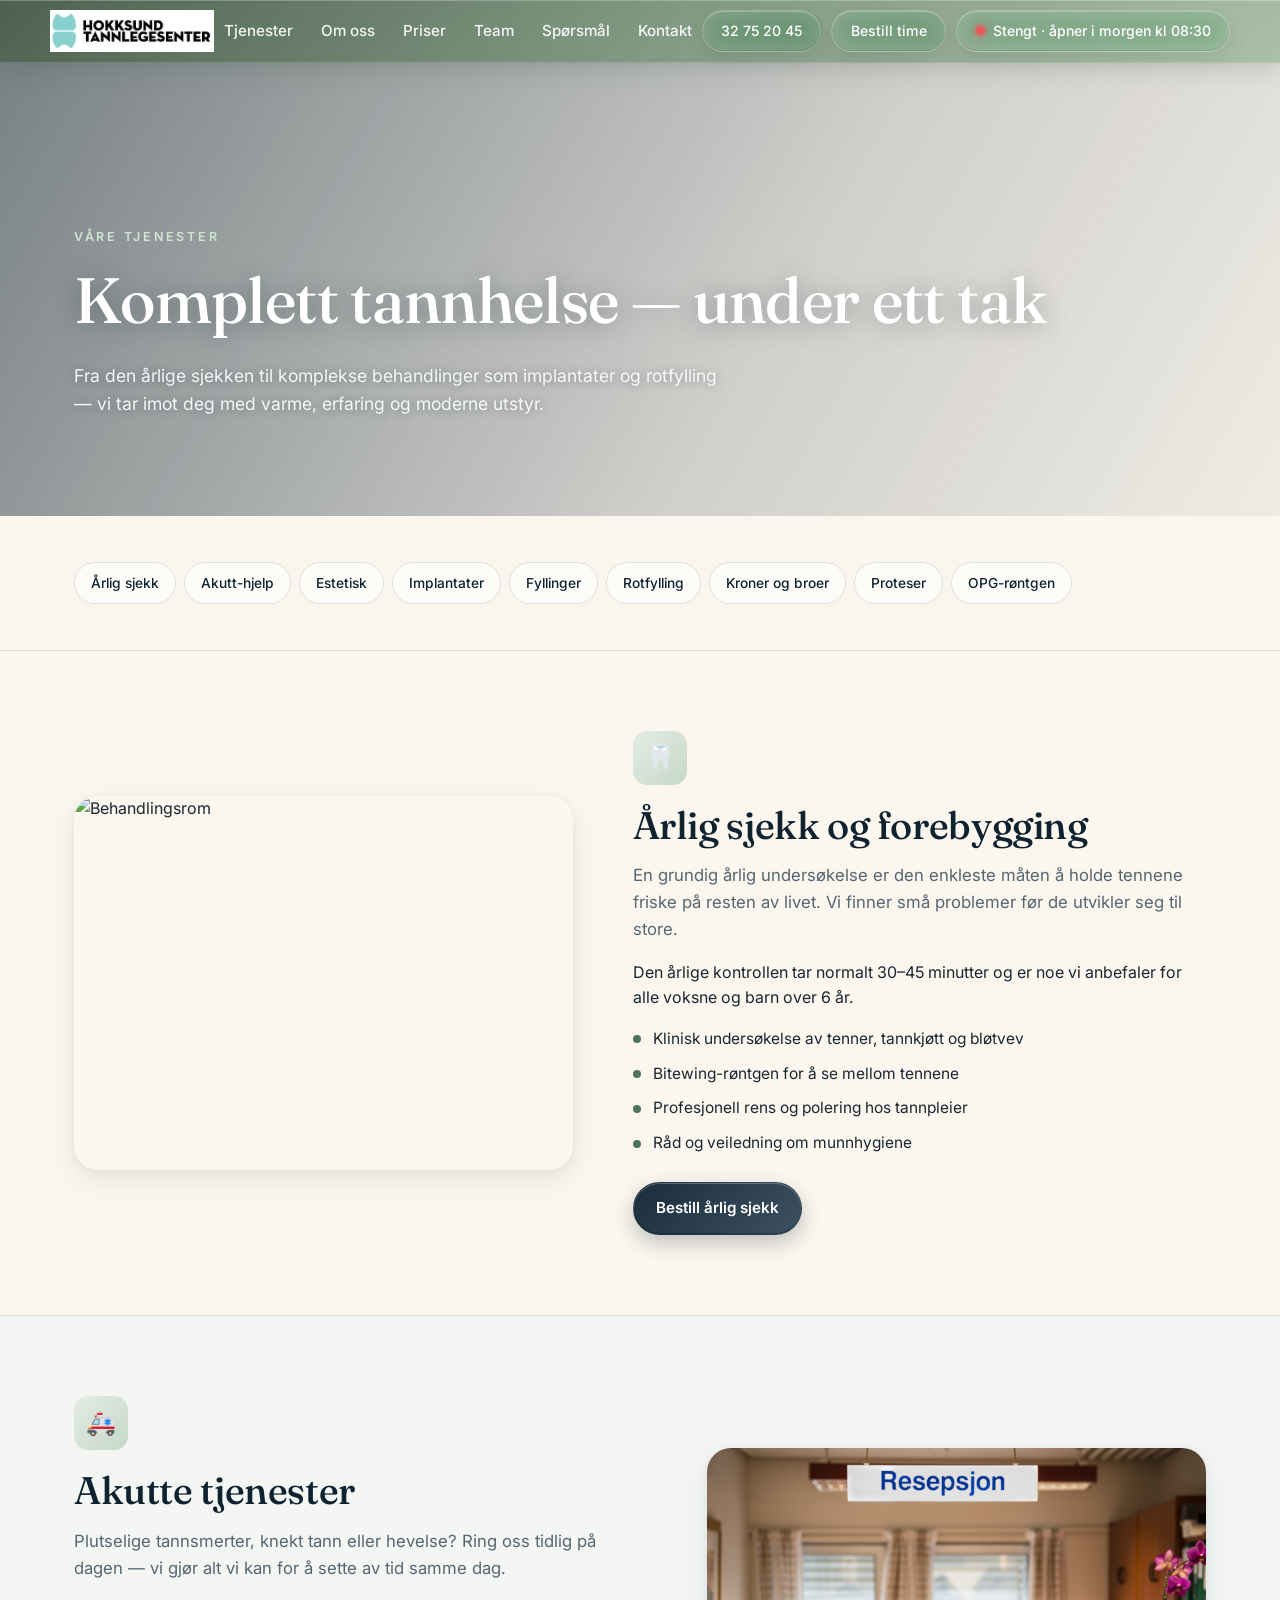
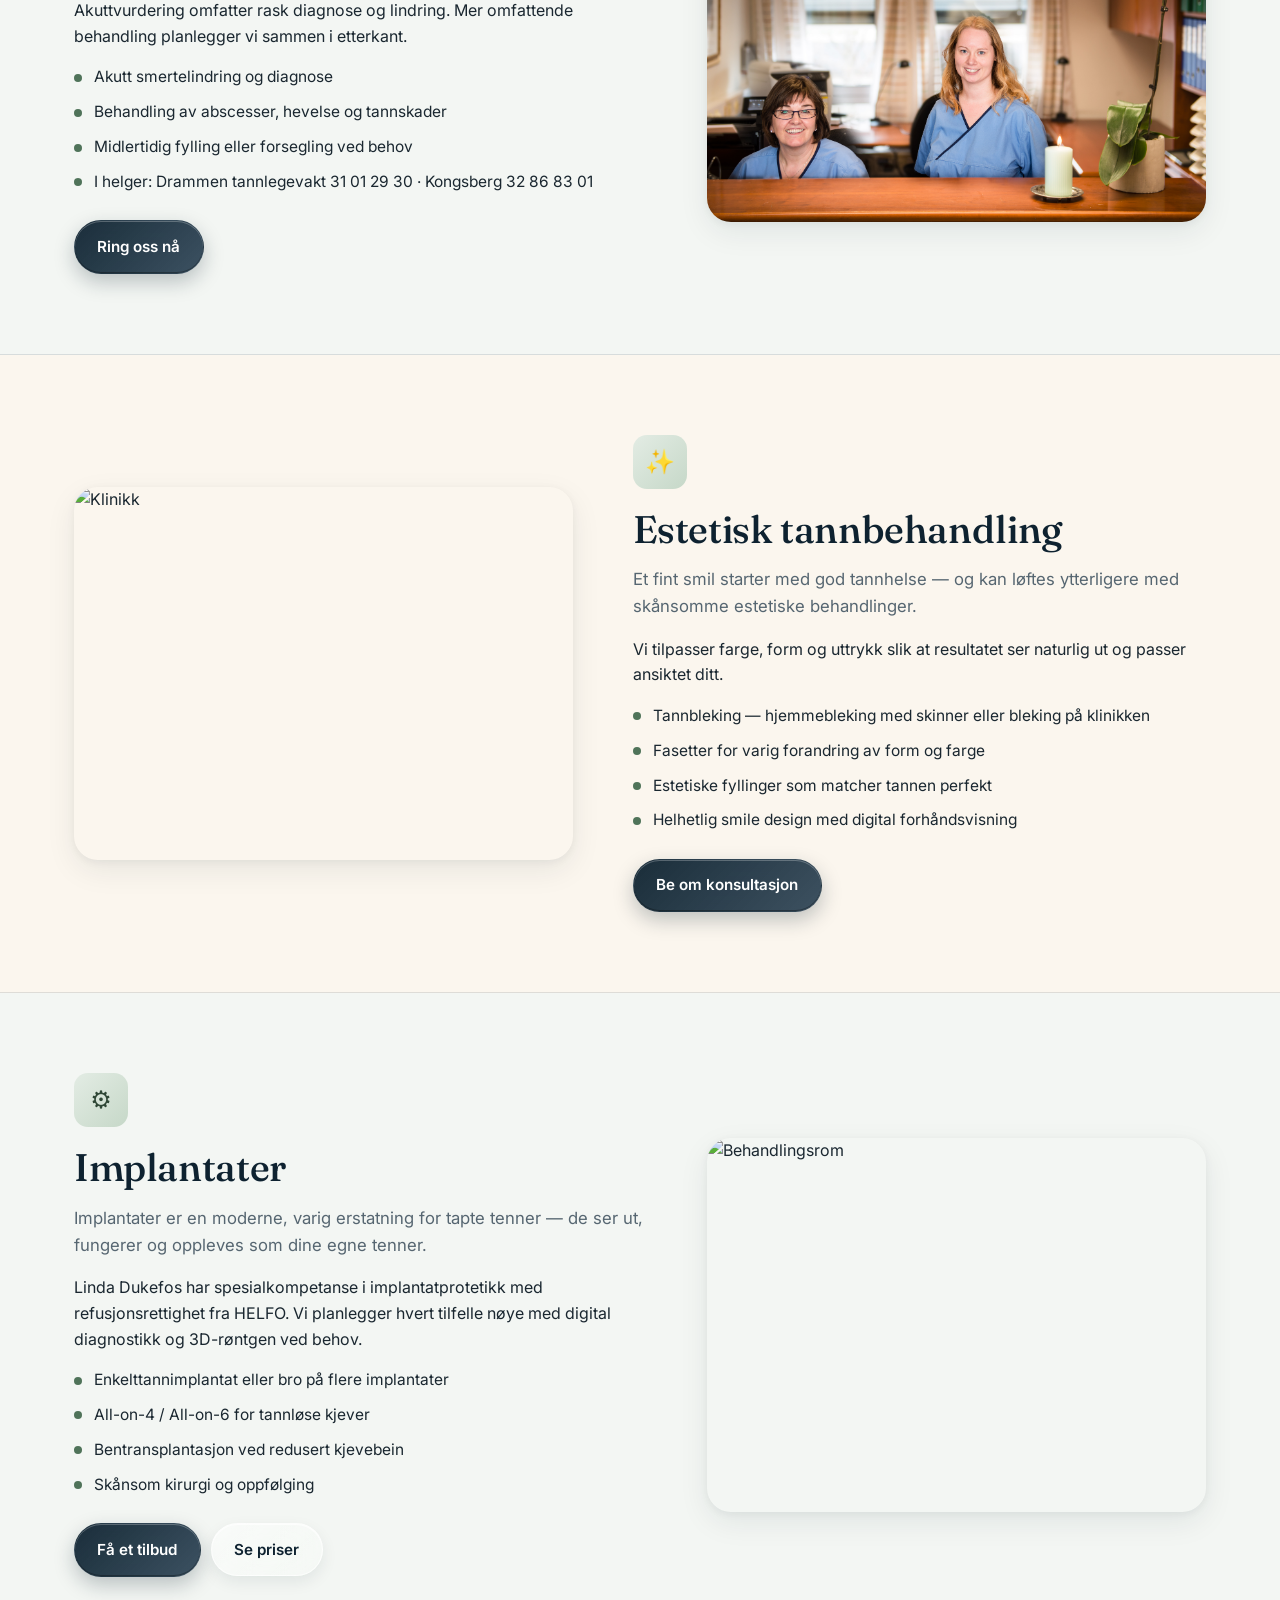
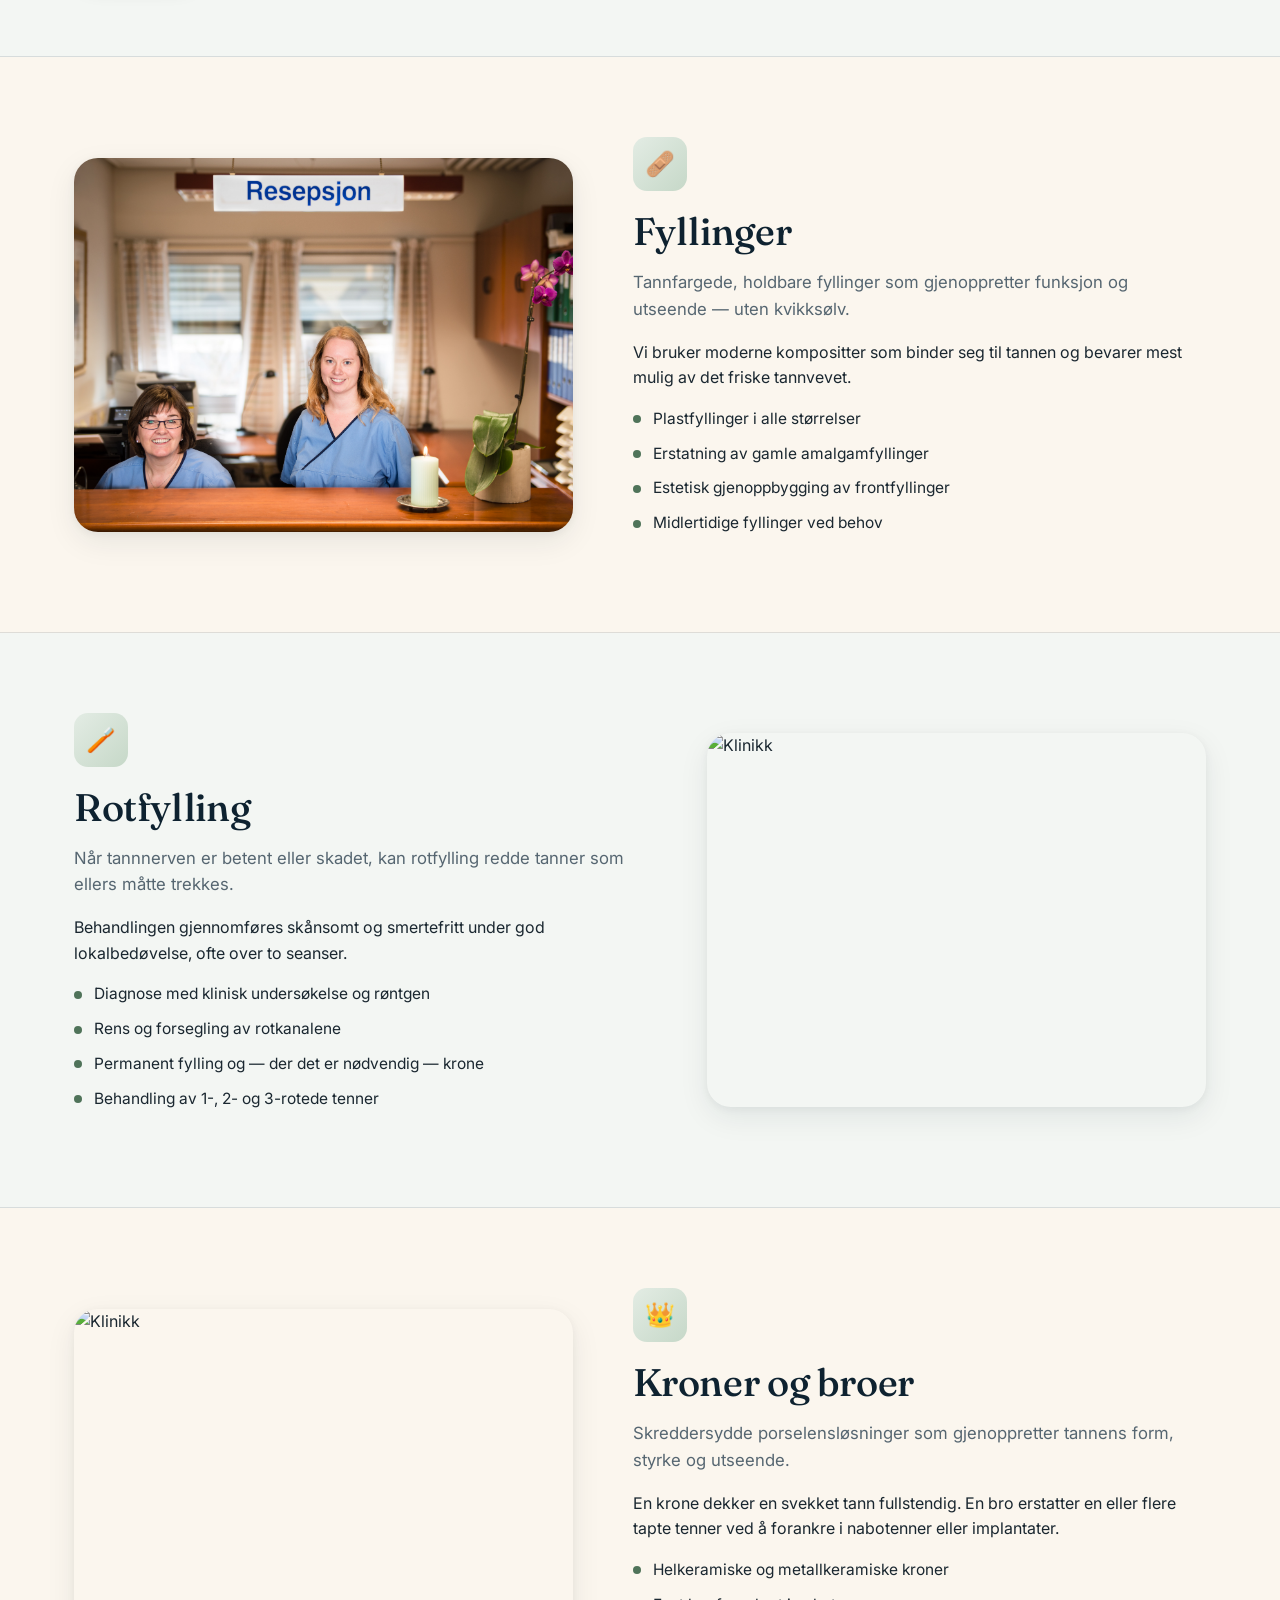
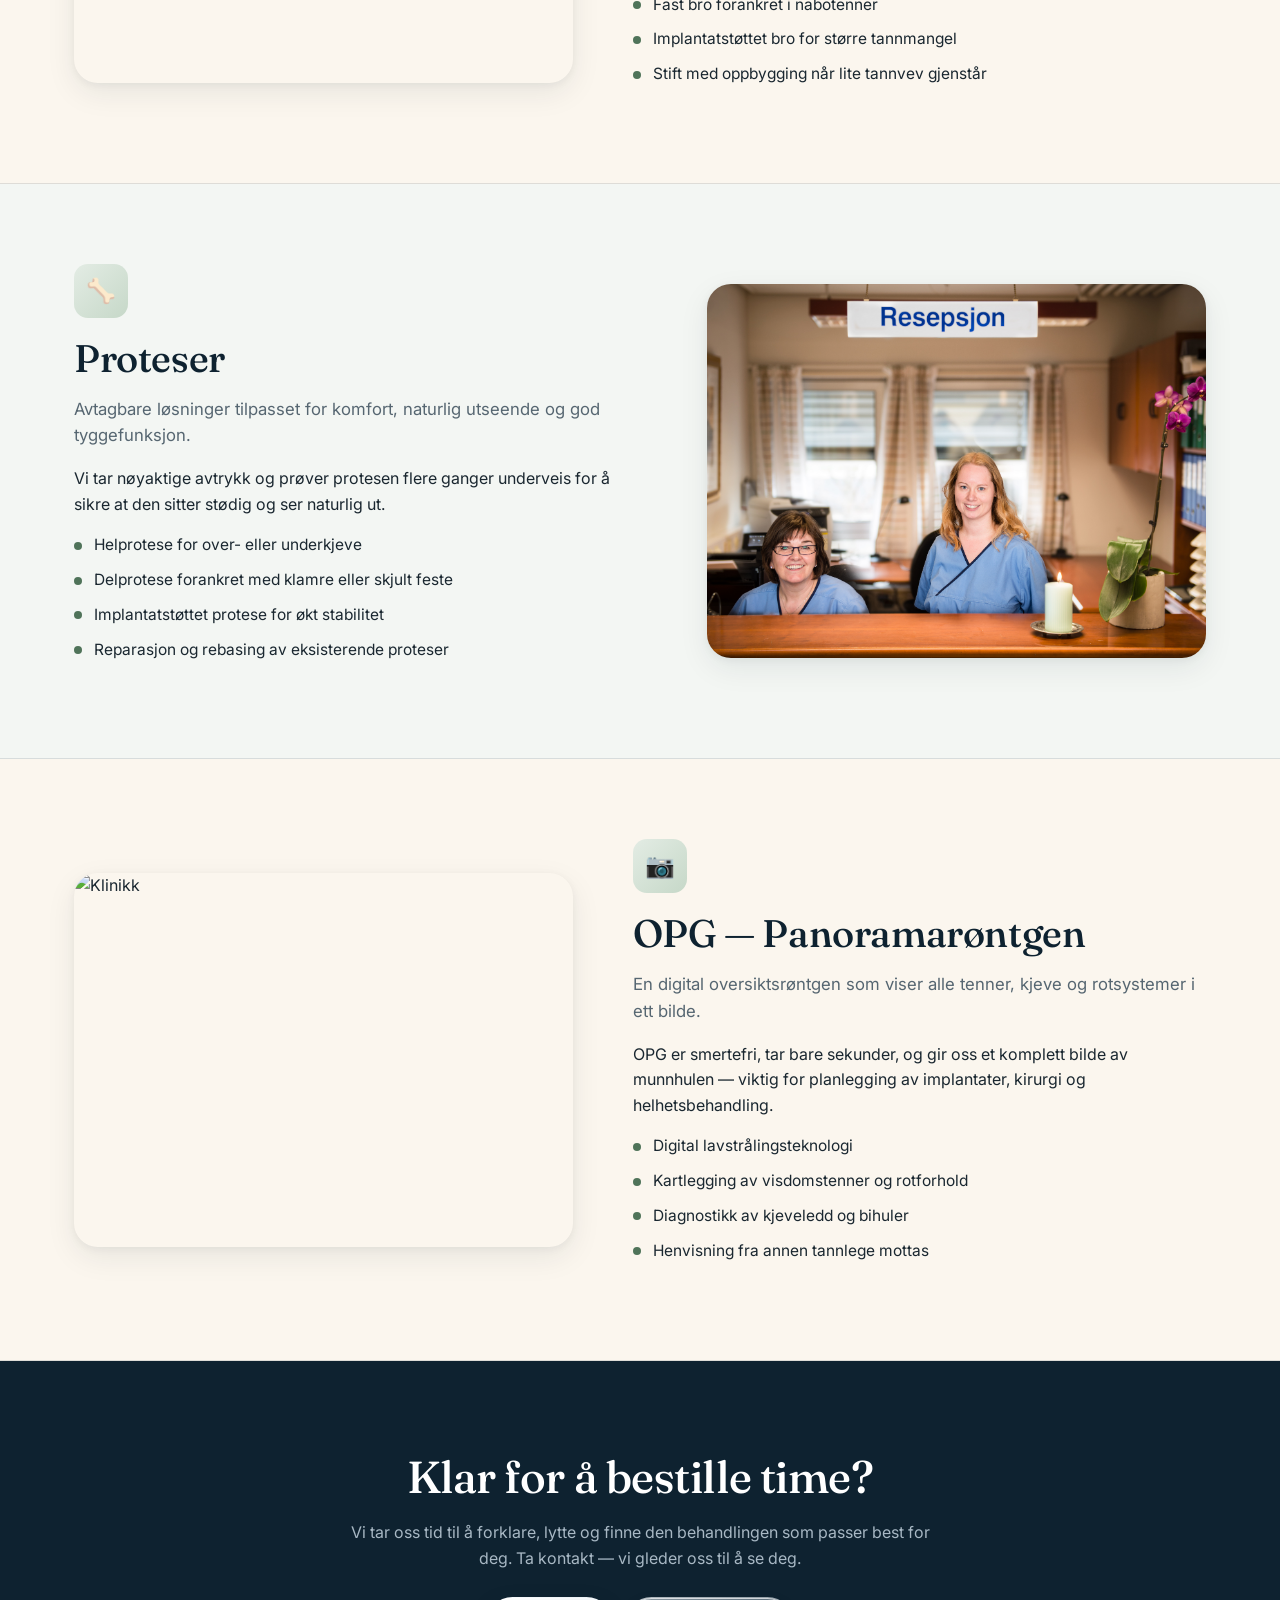
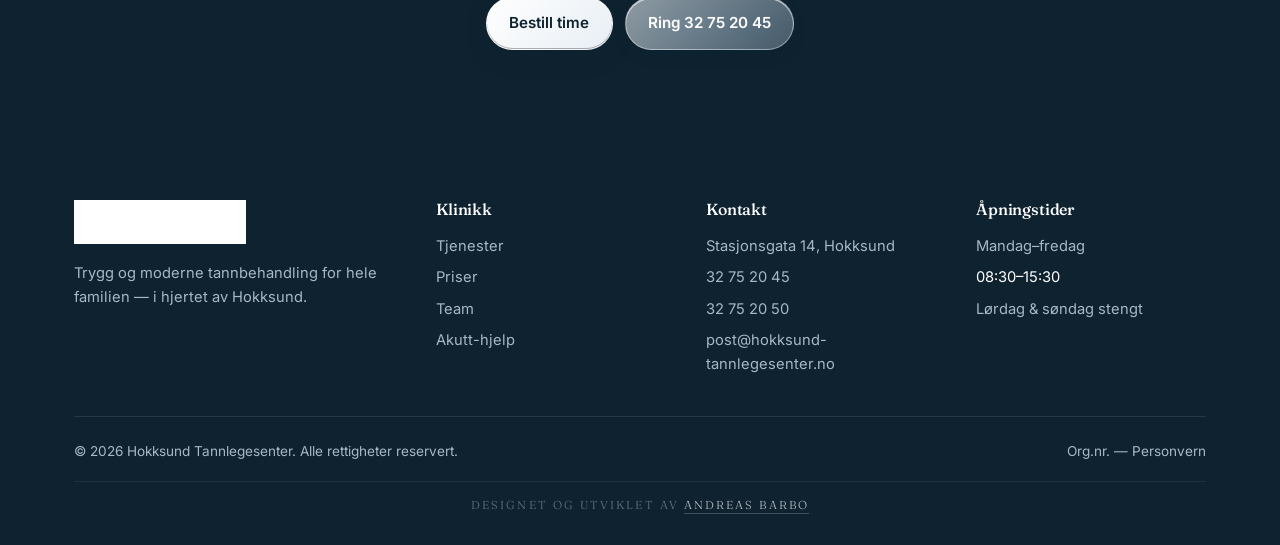
==== tjenester.html @ b1c13784 "feat(tjenester): legg til egen tjeneste-side style(header): full bredde fra ende til ende style(seks" ====
<!doctype html>
<html lang="nb">
<head>
<meta charset="utf-8" />
<meta name="viewport" content="width=device-width,initial-scale=1" />
<title>Tjenester — Hokksund Tannlegesenter</title>
<meta name="description" content="Komplett oversikt over behandlingene vi tilbyr ved Hokksund Tannlegesenter — fra årlig sjekk til implantater, kroner, rotfylling og estetisk tannbehandling." />
<link rel="preconnect" href="https://fonts.googleapis.com">
<link rel="preconnect" href="https://fonts.gstatic.com" crossorigin>
<link href="https://fonts.googleapis.com/css2?family=Fraunces:ital,opsz,wght@0,9..144,400;0,9..144,500;0,9..144,600;0,9..144,700;1,9..144,400&family=Inter:wght@300;400;500;600;700&display=swap" rel="stylesheet">
<link rel="stylesheet" href="styles.css">
<style>
  /* Service detail layout */
  .svc-hero{
    position:relative;overflow:hidden;
    padding:160px 0 80px;
    background:
      linear-gradient(120deg,rgba(14,34,48,.55) 0%,rgba(14,34,48,.18) 60%,rgba(14,34,48,.05) 100%),
      url('bilder/banner_6713deb769e14543a061e02df0a4b78c.jpg') center/cover no-repeat;
    color:#fff;
  }
  .svc-hero h1{color:#fff;font-size:clamp(2.4rem,5vw,4rem);text-shadow:0 2px 24px rgba(14,34,48,.35)}
  .svc-hero p{color:rgba(255,255,255,.92);max-width:60ch;font-size:1.1rem;text-shadow:0 1px 8px rgba(14,34,48,.35)}
  .svc-hero .eyebrow{color:#cfe6d4}

  .svc-toc{
    background:var(--cream);
    padding:40px 0;
    border-bottom:1px solid var(--line);
    position:sticky;top:90px;z-index:10;
    -webkit-backdrop-filter:saturate(160%) blur(12px);
    backdrop-filter:saturate(160%) blur(12px);
    background:rgba(251,246,238,.85);
  }
  .svc-toc-list{display:flex;gap:8px;overflow-x:auto;scrollbar-width:none;padding:6px 0}
  .svc-toc-list::-webkit-scrollbar{display:none}
  .svc-toc-list a{
    flex-shrink:0;
    padding:.55rem 1rem;border-radius:999px;
    font-size:.86rem;font-weight:500;color:var(--navy);
    background:rgba(255,255,255,.6);
    border:1px solid var(--line);
    transition:background .2s,color .2s;
  }
  .svc-toc-list a:hover{background:var(--sage-600);color:#fff;text-decoration:none;border-color:var(--sage-600)}

  .svc-block{
    padding:80px 0;
    border-bottom:1px solid var(--line);
  }
  .svc-block:nth-child(odd){background:var(--cream)}
  .svc-block:nth-child(even){background:var(--sage-50)}
  .svc-block:last-child{border-bottom:0}
  .svc-grid{
    display:grid;grid-template-columns:1fr 1.15fr;gap:60px;align-items:center;
  }
  .svc-block:nth-child(even) .svc-grid{grid-template-columns:1.15fr 1fr}
  .svc-block:nth-child(even) .svc-img{order:2}
  .svc-img{
    border-radius:24px;overflow:hidden;
    box-shadow:var(--shadow);
    aspect-ratio:4/3;
  }
  .svc-img img{width:100%;height:100%;object-fit:cover;display:block}
  .svc-text .ico{
    display:inline-grid;place-items:center;
    width:54px;height:54px;border-radius:14px;
    background:linear-gradient(135deg,var(--sage-100),var(--sage-200));
    color:var(--sage-800);font-size:1.5rem;
    margin-bottom:18px;
  }
  .svc-text h2{font-size:clamp(1.8rem,3vw,2.4rem);margin-bottom:.4em}
  .svc-text .lead{font-size:1.05rem;color:var(--muted);margin-bottom:1em}
  .svc-text ul{list-style:none;padding:0;margin:1em 0;display:grid;gap:10px}
  .svc-text li{display:flex;gap:12px;align-items:flex-start;color:var(--text);font-size:.97rem}
  .svc-text li::before{
    content:"";flex-shrink:0;
    width:8px;height:8px;border-radius:50%;
    background:var(--sage-600);margin-top:.55em;
  }
  .svc-cta{margin-top:1.6em;display:flex;gap:10px;flex-wrap:wrap}

  .svc-final{
    background:var(--navy);color:#dbe4ec;
    padding:90px 0;text-align:center;
  }
  .svc-final h2{color:#fff}
  .svc-final p{color:#a8b8c4;max-width:60ch;margin:0 auto 1.6em}
  .svc-final .btn-primary{background:linear-gradient(135deg,#fff,#e7eef4);color:var(--navy)}
  .svc-final .btn-primary:hover{background:#fff;color:var(--navy)}

  @media(max-width:900px){
    .svc-grid,.svc-block:nth-child(even) .svc-grid{grid-template-columns:1fr;gap:32px}
    .svc-block:nth-child(even) .svc-img{order:0}
    .svc-toc{top:78px}
  }
</style>
</head>
<body>

<header class="site">
  <div class="wrap nav">
    <a href="index.html" class="brand" aria-label="Hokksund Tannlegesenter">
      <img src="bilder/Logo-071015_redigert.avif" alt="Hokksund Tannlegesenter" class="brand-logo" />
    </a>
    <nav class="menu" id="menu">
      <a href="tjenester.html" class="active">Tjenester</a>
      <a href="index.html#om">Om oss</a>
      <a href="index.html#priser">Priser</a>
      <a href="index.html#team">Team</a>
      <a href="index.html#faq">Spørsmål</a>
      <a href="index.html#kontakt">Kontakt</a>
    </nav>
    <div class="nav-cta">
      <a href="tel:+4732752045" class="btn btn-ghost">32 75 20 45</a>
      <a href="index.html#bestill" class="btn btn-primary">Bestill time</a>
      <span class="status-pill" id="open-status" aria-live="polite"><span class="dot"></span><span class="label">Sjekker…</span></span>
      <button class="menu-toggle" aria-label="Meny" onclick="document.getElementById('menu').classList.toggle('open')">≡</button>
    </div>
  </div>
</header>

<main>

<!-- HERO -->
<section class="svc-hero">
  <div class="wrap">
    <span class="eyebrow">Våre tjenester</span>
    <h1>Komplett tannhelse — under ett tak</h1>
    <p>Fra den årlige sjekken til komplekse behandlinger som implantater og rotfylling — vi tar imot deg med varme, erfaring og moderne utstyr.</p>
  </div>
</section>

<!-- TOC -->
<nav class="svc-toc" aria-label="Hopp til tjeneste">
  <div class="wrap">
    <div class="svc-toc-list">
      <a href="#sjekk">Årlig sjekk</a>
      <a href="#akutt">Akutt-hjelp</a>
      <a href="#estetisk">Estetisk</a>
      <a href="#implantater">Implantater</a>
      <a href="#fyllinger">Fyllinger</a>
      <a href="#rotfylling">Rotfylling</a>
      <a href="#kroner">Kroner og broer</a>
      <a href="#proteser">Proteser</a>
      <a href="#opg">OPG-røntgen</a>
    </div>
  </div>
</nav>

<!-- SJEKK -->
<section class="svc-block" id="sjekk">
  <div class="wrap svc-grid">
    <div class="svc-img"><img src="bilder/_TAB3661-Edit.jpg" alt="Behandlingsrom" loading="lazy" /></div>
    <div class="svc-text">
      <div class="ico">🦷</div>
      <h2>Årlig sjekk og forebygging</h2>
      <p class="lead">En grundig årlig undersøkelse er den enkleste måten å holde tennene friske på resten av livet. Vi finner små problemer før de utvikler seg til store.</p>
      <p>Den årlige kontrollen tar normalt 30–45 minutter og er noe vi anbefaler for alle voksne og barn over 6 år.</p>
      <ul>
        <li>Klinisk undersøkelse av tenner, tannkjøtt og bløtvev</li>
        <li>Bitewing-røntgen for å se mellom tennene</li>
        <li>Profesjonell rens og polering hos tannpleier</li>
        <li>Råd og veiledning om munnhygiene</li>
      </ul>
      <div class="svc-cta">
        <a href="index.html#bestill" class="btn btn-primary">Bestill årlig sjekk</a>
      </div>
    </div>
  </div>
</section>

<!-- AKUTT -->
<section class="svc-block" id="akutt">
  <div class="wrap svc-grid">
    <div class="svc-img"><img src="bilder/_TAB3708-Edit.jpg" alt="Venteområde" loading="lazy" /></div>
    <div class="svc-text">
      <div class="ico">🚑</div>
      <h2>Akutte tjenester</h2>
      <p class="lead">Plutselige tannsmerter, knekt tann eller hevelse? Ring oss tidlig på dagen — vi gjør alt vi kan for å sette av tid samme dag.</p>
      <p>Akuttvurdering omfatter rask diagnose og lindring. Mer omfattende behandling planlegger vi sammen i etterkant.</p>
      <ul>
        <li>Akutt smertelindring og diagnose</li>
        <li>Behandling av abscesser, hevelse og tannskader</li>
        <li>Midlertidig fylling eller forsegling ved behov</li>
        <li>I helger: Drammen tannlegevakt 31 01 29 30 · Kongsberg 32 86 83 01</li>
      </ul>
      <div class="svc-cta">
        <a href="tel:+4732752045" class="btn btn-primary">Ring oss nå</a>
      </div>
    </div>
  </div>
</section>

<!-- ESTETISK -->
<section class="svc-block" id="estetisk">
  <div class="wrap svc-grid">
    <div class="svc-img"><img src="bilder/banner_da9343d978b34caf89ab7053d67ffefe.jpg" alt="Klinikk" loading="lazy" /></div>
    <div class="svc-text">
      <div class="ico">✨</div>
      <h2>Estetisk tannbehandling</h2>
      <p class="lead">Et fint smil starter med god tannhelse — og kan løftes ytterligere med skånsomme estetiske behandlinger.</p>
      <p>Vi tilpasser farge, form og uttrykk slik at resultatet ser naturlig ut og passer ansiktet ditt.</p>
      <ul>
        <li>Tannbleking — hjemmebleking med skinner eller bleking på klinikken</li>
        <li>Fasetter for varig forandring av form og farge</li>
        <li>Estetiske fyllinger som matcher tannen perfekt</li>
        <li>Helhetlig smile design med digital forhåndsvisning</li>
      </ul>
      <div class="svc-cta">
        <a href="index.html#bestill" class="btn btn-primary">Be om konsultasjon</a>
      </div>
    </div>
  </div>
</section>

<!-- IMPLANTATER -->
<section class="svc-block" id="implantater">
  <div class="wrap svc-grid">
    <div class="svc-img"><img src="bilder/_TAB3661-Edit.jpg" alt="Behandlingsrom" loading="lazy" /></div>
    <div class="svc-text">
      <div class="ico">⚙️</div>
      <h2>Implantater</h2>
      <p class="lead">Implantater er en moderne, varig erstatning for tapte tenner — de ser ut, fungerer og oppleves som dine egne tenner.</p>
      <p>Linda Dukefos har spesialkompetanse i implantatprotetikk med refusjonsrettighet fra HELFO. Vi planlegger hvert tilfelle nøye med digital diagnostikk og 3D-røntgen ved behov.</p>
      <ul>
        <li>Enkelttannimplantat eller bro på flere implantater</li>
        <li>All-on-4 / All-on-6 for tannløse kjever</li>
        <li>Bentransplantasjon ved redusert kjevebein</li>
        <li>Skånsom kirurgi og oppfølging</li>
      </ul>
      <div class="svc-cta">
        <a href="index.html#bestill" class="btn btn-primary">Få et tilbud</a>
        <a href="index.html#priser" class="btn btn-ghost">Se priser</a>
      </div>
    </div>
  </div>
</section>

<!-- FYLLINGER -->
<section class="svc-block" id="fyllinger">
  <div class="wrap svc-grid">
    <div class="svc-img"><img src="bilder/_TAB3708-Edit.jpg" alt="Behandlingsrom" loading="lazy" /></div>
    <div class="svc-text">
      <div class="ico">🩹</div>
      <h2>Fyllinger</h2>
      <p class="lead">Tannfargede, holdbare fyllinger som gjenoppretter funksjon og utseende — uten kvikksølv.</p>
      <p>Vi bruker moderne kompositter som binder seg til tannen og bevarer mest mulig av det friske tannvevet.</p>
      <ul>
        <li>Plastfyllinger i alle størrelser</li>
        <li>Erstatning av gamle amalgamfyllinger</li>
        <li>Estetisk gjenoppbygging av frontfyllinger</li>
        <li>Midlertidige fyllinger ved behov</li>
      </ul>
    </div>
  </div>
</section>

<!-- ROTFYLLING -->
<section class="svc-block" id="rotfylling">
  <div class="wrap svc-grid">
    <div class="svc-img"><img src="bilder/banner_9b8ca8a51ea842fab5888bdf09978437.jpg" alt="Klinikk" loading="lazy" /></div>
    <div class="svc-text">
      <div class="ico">🪥</div>
      <h2>Rotfylling</h2>
      <p class="lead">Når tannnerven er betent eller skadet, kan rotfylling redde tanner som ellers måtte trekkes.</p>
      <p>Behandlingen gjennomføres skånsomt og smertefritt under god lokalbedøvelse, ofte over to seanser.</p>
      <ul>
        <li>Diagnose med klinisk undersøkelse og røntgen</li>
        <li>Rens og forsegling av rotkanalene</li>
        <li>Permanent fylling og — der det er nødvendig — krone</li>
        <li>Behandling av 1-, 2- og 3-rotede tenner</li>
      </ul>
    </div>
  </div>
</section>

<!-- KRONER -->
<section class="svc-block" id="kroner">
  <div class="wrap svc-grid">
    <div class="svc-img"><img src="bilder/_TAB3661-Edit.jpg" alt="Klinikk" loading="lazy" /></div>
    <div class="svc-text">
      <div class="ico">👑</div>
      <h2>Kroner og broer</h2>
      <p class="lead">Skreddersydde porselensløsninger som gjenoppretter tannens form, styrke og utseende.</p>
      <p>En krone dekker en svekket tann fullstendig. En bro erstatter en eller flere tapte tenner ved å forankre i nabotenner eller implantater.</p>
      <ul>
        <li>Helkeramiske og metallkeramiske kroner</li>
        <li>Fast bro forankret i nabotenner</li>
        <li>Implantatstøttet bro for større tannmangel</li>
        <li>Stift med oppbygging når lite tannvev gjenstår</li>
      </ul>
    </div>
  </div>
</section>

<!-- PROTESER -->
<section class="svc-block" id="proteser">
  <div class="wrap svc-grid">
    <div class="svc-img"><img src="bilder/_TAB3708-Edit.jpg" alt="Klinikk" loading="lazy" /></div>
    <div class="svc-text">
      <div class="ico">🦴</div>
      <h2>Proteser</h2>
      <p class="lead">Avtagbare løsninger tilpasset for komfort, naturlig utseende og god tyggefunksjon.</p>
      <p>Vi tar nøyaktige avtrykk og prøver protesen flere ganger underveis for å sikre at den sitter stødig og ser naturlig ut.</p>
      <ul>
        <li>Helprotese for over- eller underkjeve</li>
        <li>Delprotese forankret med klamre eller skjult feste</li>
        <li>Implantatstøttet protese for økt stabilitet</li>
        <li>Reparasjon og rebasing av eksisterende proteser</li>
      </ul>
    </div>
  </div>
</section>

<!-- OPG -->
<section class="svc-block" id="opg">
  <div class="wrap svc-grid">
    <div class="svc-img"><img src="bilder/banner_da9343d978b34caf89ab7053d67ffefe.jpg" alt="Klinikk" loading="lazy" /></div>
    <div class="svc-text">
      <div class="ico">📷</div>
      <h2>OPG — Panoramarøntgen</h2>
      <p class="lead">En digital oversiktsrøntgen som viser alle tenner, kjeve og rotsystemer i ett bilde.</p>
      <p>OPG er smertefri, tar bare sekunder, og gir oss et komplett bilde av munnhulen — viktig for planlegging av implantater, kirurgi og helhetsbehandling.</p>
      <ul>
        <li>Digital lavstrålingsteknologi</li>
        <li>Kartlegging av visdomstenner og rotforhold</li>
        <li>Diagnostikk av kjeveledd og bihuler</li>
        <li>Henvisning fra annen tannlege mottas</li>
      </ul>
    </div>
  </div>
</section>

<!-- CTA -->
<section class="svc-final">
  <div class="wrap">
    <h2>Klar for å bestille time?</h2>
    <p>Vi tar oss tid til å forklare, lytte og finne den behandlingen som passer best for deg. Ta kontakt — vi gleder oss til å se deg.</p>
    <div style="display:flex;gap:12px;justify-content:center;flex-wrap:wrap">
      <a href="index.html#bestill" class="btn btn-primary">Bestill time</a>
      <a href="tel:+4732752045" class="btn btn-ghost" style="color:#fff;border-color:rgba(255,255,255,.4)">Ring 32 75 20 45</a>
    </div>
  </div>
</section>

</main>

<footer>
  <div class="wrap">
    <div class="footer-grid">
      <div>
        <div class="brand" style="color:#fff">
          <img src="bilder/Logo-071015_redigert.avif" alt="Hokksund Tannlegesenter" style="height:44px;width:auto;filter:brightness(0) invert(1)" />
        </div>
        <p style="margin-top:18px;max-width:36ch">Trygg og moderne tannbehandling for hele familien — i hjertet av Hokksund.</p>
      </div>
      <div>
        <h4>Klinikk</h4>
        <ul>
          <li><a href="tjenester.html">Tjenester</a></li>
          <li><a href="index.html#priser">Priser</a></li>
          <li><a href="index.html#team">Team</a></li>
          <li><a href="index.html#akutt">Akutt-hjelp</a></li>
        </ul>
      </div>
      <div>
        <h4>Kontakt</h4>
        <ul>
          <li>Stasjonsgata 14, Hokksund</li>
          <li><a href="tel:+4732752045">32 75 20 45</a></li>
          <li><a href="tel:+4732752050">32 75 20 50</a></li>
          <li><a href="mailto:post@hokksund-tannlegesenter.no">post@hokksund-tannlegesenter.no</a></li>
        </ul>
      </div>
      <div>
        <h4>Åpningstider</h4>
        <ul>
          <li>Mandag–fredag</li>
          <li style="color:#fff">08:30–15:30</li>
          <li>Lørdag &amp; søndag stengt</li>
        </ul>
      </div>
    </div>
    <div class="footer-bottom">
      <span>© <span id="yr"></span> Hokksund Tannlegesenter. Alle rettigheter reservert.</span>
      <span>Org.nr. — Personvern</span>
    </div>
    <div class="watermark">
      <span>Designet og utviklet av <a href="#" rel="noopener">Andreas Barbo</a></span>
    </div>
  </div>
</footer>

<script>
  document.getElementById('yr').textContent = new Date().getFullYear();
  document.querySelectorAll('#menu a').forEach(a=>a.addEventListener('click',()=>document.getElementById('menu').classList.remove('open')));
  // Open status pill
  (function(){
    const el = document.getElementById('open-status');
    if(!el) return;
    const label = el.querySelector('.label');
    const days = ['søndag','mandag','tirsdag','onsdag','torsdag','fredag','lørdag'];
    const OPEN_H = 8, OPEN_M = 30, CLOSE_H = 15, CLOSE_M = 30;
    const fmt = (h,m) => String(h).padStart(2,'0')+':'+String(m).padStart(2,'0');
    function compute(){
      const now = new Date();
      const d = now.getDay();
      const mins = now.getHours()*60 + now.getMinutes();
      const openMins = OPEN_H*60+OPEN_M, closeMins = CLOSE_H*60+CLOSE_M;
      const isWeekday = d>=1 && d<=5;
      if(isWeekday && mins>=openMins && mins<closeMins){
        el.classList.remove('closed');
        label.textContent = 'Åpent nå · stenger '+fmt(CLOSE_H,CLOSE_M);
        return;
      }
      el.classList.add('closed');
      let addDays = 0;
      if(isWeekday && mins<openMins){ addDays = 0; }
      else { addDays = 1; let nd = (d+1)%7; while(nd===0 || nd===6){ addDays++; nd = (nd+1)%7; } }
      const next = new Date(now); next.setDate(now.getDate()+addDays);
      const dayName = addDays===0 ? 'i dag' : (addDays===1 ? 'i morgen' : days[next.getDay()]);
      label.textContent = 'Stengt · åpner '+dayName+' kl '+fmt(OPEN_H,OPEN_M);
    }
    compute();
    setInterval(compute, 60000);
  })();
</script>
</body>
</html>
---- styles.css ----
:root{
    --sage-50:#f3f6f3;
    --sage-100:#e3ece4;
    --sage-200:#c6d8c8;
    --sage-400:#7ea185;
    --sage-600:#4f7359;
    --sage-800:#2f4736;
    --cream:#fbf6ee;
    --cream-2:#f4ecdd;
    --navy:#0e2230;
    --navy-2:#1b3447;
    --gold:#c89a52;
    --rust:#b8654a;
    --text:#1a2730;
    --muted:#566671;
    --line:rgba(14,34,48,.12);
    --shadow:0 10px 30px rgba(14,34,48,.08), 0 2px 8px rgba(14,34,48,.05);
    --radius:20px;

    /* Liquid glass tokens */
    --glass-bg:linear-gradient(135deg, rgba(255,255,255,.55) 0%, rgba(255,255,255,.28) 50%, rgba(255,255,255,.42) 100%);
    --glass-bg-dark:linear-gradient(135deg, rgba(255,255,255,.10) 0%, rgba(255,255,255,.04) 50%, rgba(255,255,255,.08) 100%);
    --glass-border:1px solid rgba(255,255,255,.55);
    --glass-border-dark:1px solid rgba(255,255,255,.14);
    --glass-shadow:
      0 1px 0 rgba(255,255,255,.7) inset,
      0 -1px 0 rgba(255,255,255,.18) inset,
      0 12px 32px rgba(14,34,48,.10),
      0 2px 8px rgba(14,34,48,.06);
    --glass-shadow-dark:
      0 1px 0 rgba(255,255,255,.18) inset,
      0 -1px 0 rgba(0,0,0,.25) inset,
      0 18px 50px rgba(0,0,0,.35);
    --glass-blur:saturate(180%) blur(22px);
  }
  .glass{
    background:var(--glass-bg);
    -webkit-backdrop-filter:var(--glass-blur);
    backdrop-filter:var(--glass-blur);
    border:var(--glass-border);
    box-shadow:var(--glass-shadow);
    border-radius:var(--radius);
  }
  .glass-dark{
    background:var(--glass-bg-dark);
    -webkit-backdrop-filter:var(--glass-blur);
    backdrop-filter:var(--glass-blur);
    border:var(--glass-border-dark);
    box-shadow:var(--glass-shadow-dark);
    border-radius:var(--radius);
  }
  /* Ambient color blobs that the glass refracts */
  .blobs{position:absolute;inset:0;overflow:hidden;pointer-events:none;z-index:0}
  .blobs::before,.blobs::after,.blobs span{
    content:"";position:absolute;border-radius:50%;filter:blur(80px);opacity:.55;
  }
  .blobs::before{width:520px;height:520px;background:#a8d0b1;top:-160px;left:-120px}
  .blobs::after{width:480px;height:480px;background:#f1d6a8;bottom:-180px;right:-120px}
  .blobs span{width:380px;height:380px;background:#c6d8c8;top:30%;right:20%}
  .blobs.dark::before{background:#3b6a8a;opacity:.55}
  .blobs.dark::after{background:#7ea185;opacity:.45}
  .blobs.dark span{background:#c89a52;opacity:.35}
  section > .wrap, section > .section-head{position:relative;z-index:1}
  section{overflow:hidden}
  *{box-sizing:border-box}
  html{scroll-behavior:smooth}
  body{
    margin:0;
    font-family:'Inter',system-ui,sans-serif;
    color:var(--text);
    background:var(--cream);
    line-height:1.6;
    -webkit-font-smoothing:antialiased;
  }
  h1,h2,h3,h4{
    font-family:'Fraunces',Georgia,serif;
    font-weight:500;
    letter-spacing:-0.01em;
    line-height:1.15;
    margin:0 0 .4em;
    color:var(--navy);
  }
  h1{font-size:clamp(2.2rem,5.4vw,4.2rem);font-weight:500}
  h2{font-size:clamp(1.8rem,3.6vw,2.8rem)}
  h3{font-size:1.25rem}
  p{margin:0 0 1em}
  a{color:var(--sage-600);text-decoration:none}
  a:hover{text-decoration:underline}
  .wrap{max-width:1180px;margin:0 auto;padding:0 24px}
  .eyebrow{
    display:inline-block;
    font-size:.78rem;letter-spacing:.22em;text-transform:uppercase;
    color:var(--sage-600);font-weight:600;margin-bottom:1rem;
  }
  .btn{
    display:inline-flex;align-items:center;gap:.5rem;
    padding:.85rem 1.4rem;border-radius:999px;
    font-weight:600;font-size:.95rem;
    transition:transform .15s ease, box-shadow .15s ease, background .2s;
    border:1px solid transparent;cursor:pointer;
  }
  .btn-primary{
    background:linear-gradient(135deg,rgba(14,34,48,.95),rgba(27,52,71,.85));
    color:#fff;
    box-shadow:0 1px 0 rgba(255,255,255,.25) inset, 0 -1px 0 rgba(0,0,0,.3) inset, 0 8px 20px rgba(14,34,48,.25);
    -webkit-backdrop-filter:blur(10px);backdrop-filter:blur(10px);
  }
  .btn-primary:hover{text-decoration:none;transform:translateY(-1px);box-shadow:0 1px 0 rgba(255,255,255,.3) inset, 0 -1px 0 rgba(0,0,0,.3) inset, 0 12px 28px rgba(14,34,48,.32)}
  .btn-ghost{
    background:linear-gradient(135deg,rgba(255,255,255,.55),rgba(255,255,255,.25));
    color:var(--navy);
    -webkit-backdrop-filter:var(--glass-blur);backdrop-filter:var(--glass-blur);
    border:1px solid rgba(255,255,255,.65);
    box-shadow:0 1px 0 rgba(255,255,255,.7) inset, 0 6px 16px rgba(14,34,48,.08);
  }
  .btn-ghost:hover{text-decoration:none;background:linear-gradient(135deg,rgba(255,255,255,.7),rgba(255,255,255,.4));transform:translateY(-1px)}
  .btn-sage{
    background:linear-gradient(135deg,rgba(79,115,89,.95),rgba(126,161,133,.85));
    color:#fff;
    box-shadow:0 1px 0 rgba(255,255,255,.3) inset, 0 -1px 0 rgba(0,0,0,.2) inset, 0 8px 20px rgba(79,115,89,.3);
  }
  .btn-sage:hover{text-decoration:none;transform:translateY(-1px)}

  /* NAV */
  header.site{
    position:sticky;top:0;z-index:50;
    width:100%;margin:0;
    -webkit-backdrop-filter:var(--glass-blur);
    backdrop-filter:var(--glass-blur);
    background:linear-gradient(135deg,rgba(47,71,54,.85),rgba(79,115,89,.72) 50%,rgba(126,161,133,.65));
    border:0;
    border-bottom:1px solid rgba(255,255,255,.18);
    box-shadow:0 1px 0 rgba(255,255,255,.25) inset, 0 6px 24px rgba(47,71,54,.18);
    border-radius:0;
    color:#fff;
  }
  header.site .wrap{padding:0 24px}
  header.site .nav{padding:10px 0}
  header.site .brand{color:#fff}
  header.site .menu a{color:rgba(255,255,255,.92)}
  header.site .menu a:hover{color:#fff;text-shadow:0 0 12px rgba(255,255,255,.5)}
  /* Header: all three CTA elements as identical floating glass pills */
  header.site .nav-cta .btn,
  header.site .nav-cta .status-pill{
    display:inline-flex;align-items:center;gap:8px;
    padding:.7rem 1.15rem;
    border-radius:999px;
    font-size:.88rem;font-weight:500;line-height:1.2;
    color:#fff;
    background:linear-gradient(135deg,rgba(255,255,255,.14),rgba(255,255,255,.04));
    border:1px solid rgba(255,255,255,.22);
    box-shadow:
      0 1px 0 rgba(255,255,255,.28) inset,
      0 -1px 0 rgba(0,0,0,.12) inset,
      0 6px 18px rgba(0,0,0,.08);
    -webkit-backdrop-filter:blur(14px) saturate(160%);
    backdrop-filter:blur(14px) saturate(160%);
    transition:background .2s ease, transform .15s ease, box-shadow .2s ease;
  }
  header.site .nav-cta .btn:hover,
  header.site .nav-cta .status-pill:hover{
    background:linear-gradient(135deg,rgba(255,255,255,.22),rgba(255,255,255,.08));
    text-decoration:none;
    transform:translateY(-1px);
    box-shadow:0 1px 0 rgba(255,255,255,.35) inset, 0 -1px 0 rgba(0,0,0,.12) inset, 0 10px 24px rgba(0,0,0,.12);
  }
  header.site .menu-toggle{color:#fff}

  /* Open status pill */
  .status-pill{
    display:inline-flex;align-items:center;gap:8px;
    cursor:default;
  }
  .status-pill .dot{
    width:9px;height:9px;border-radius:50%;flex-shrink:0;
    background:#37d27a;
    box-shadow:0 0 0 3px rgba(55,210,122,.25), 0 0 10px rgba(55,210,122,.7);
    animation:pulse 2.2s ease-in-out infinite;
  }
  .status-pill.closed .dot{
    background:#e85a5a;
    box-shadow:0 0 0 3px rgba(232,90,90,.25), 0 0 10px rgba(232,90,90,.6);
  }
  @keyframes pulse{0%,100%{transform:scale(1);opacity:1}50%{transform:scale(1.15);opacity:.7}}
  @media(max-width:560px){.status-pill .label{display:none}.status-pill{padding:.55rem .7rem}}
  @media(max-width:600px){header.site{border-radius:24px;margin:0 8px}}
  @media(max-width:600px){header.site{border-radius:24px;margin:0 8px}}
  .nav{display:flex;align-items:center;justify-content:space-between;padding:14px 0}
  .brand{display:flex;align-items:center;gap:12px;font-family:'Fraunces',serif;font-size:1.15rem;font-weight:600;color:var(--navy)}
  .brand .dot{width:34px;height:34px;border-radius:50%;background:var(--sage-600);display:grid;place-items:center;color:#fff;font-weight:700;font-family:'Fraunces',serif}
  .brand small{display:block;font-family:'Inter',sans-serif;font-size:.7rem;letter-spacing:.18em;color:var(--muted);text-transform:uppercase;font-weight:500}
  .brand-logo{height:42px;width:auto;display:block}
  @media(max-width:600px){.brand-logo{height:34px}}
  .menu{display:flex;gap:28px;align-items:center}
  .menu a{color:var(--navy);font-size:.95rem;font-weight:500}
  .menu a:hover{color:var(--sage-600);text-decoration:none}
  .nav-cta{display:flex;gap:10px;align-items:center}
  .menu-toggle{display:none;background:none;border:0;font-size:1.6rem;cursor:pointer;color:var(--navy)}
  @media(max-width:900px){
    .menu,.nav-cta .btn-ghost{display:none}
    .menu-toggle{display:block}
    .menu.open{display:flex;position:absolute;top:100%;left:0;right:0;background:var(--cream);flex-direction:column;align-items:flex-start;padding:18px 24px;border-bottom:1px solid var(--line);gap:14px}
  }

  /* HERO — full bleed waiting room image */
  .hero{
    position:relative;overflow:hidden;min-height:88vh;
    background:url('bilder/_TAB3708-Edit.jpg') center/cover no-repeat;
    isolation:isolate;
  }
  .hero::before{
    content:"";position:absolute;inset:0;z-index:0;
    background:
      linear-gradient(120deg, rgba(14,34,48,.55) 0%, rgba(14,34,48,.18) 55%, rgba(14,34,48,.05) 100%),
      linear-gradient(180deg, rgba(14,34,48,.0) 40%, rgba(14,34,48,.45) 100%);
  }
  .hero-grid{
    position:relative;z-index:2;
    display:flex;flex-direction:column;gap:36px;
    min-height:88vh;
    padding:160px 0 100px;
    justify-content:center;
  }
  .hero-copy{max-width:680px;color:#fff}
  .hero-copy h1{color:#fff;text-shadow:0 2px 24px rgba(14,34,48,.35)}
  .hero-copy h1 .accent{color:#cfe6d4;font-style:italic;font-weight:400}
  .hero-copy p.lead{color:rgba(255,255,255,.92);text-shadow:0 1px 8px rgba(14,34,48,.4)}
  .hero-meta b{color:#fff!important}
  .hero-meta span{color:rgba(255,255,255,.78)!important}
  .hero .btn-ghost{
    background:linear-gradient(135deg,rgba(255,255,255,.22),rgba(255,255,255,.10));
    color:#fff;border-color:rgba(255,255,255,.45);
    box-shadow:0 1px 0 rgba(255,255,255,.5) inset, 0 6px 16px rgba(0,0,0,.18);
    -webkit-backdrop-filter:blur(10px);backdrop-filter:blur(10px);
  }
  .hero .btn-ghost:hover{background:linear-gradient(135deg,rgba(255,255,255,.32),rgba(255,255,255,.16));color:#fff}
  .hero .blobs{display:none}
  .hero h1 .accent{color:var(--sage-600);font-style:italic;font-weight:400}
  .hero p.lead{font-size:1.15rem;color:var(--muted);max-width:46ch;margin-bottom:1.8rem}
  .hero-cta{display:flex;flex-wrap:wrap;gap:12px}
  .hero-meta{display:flex;gap:28px;margin-top:2.5rem;flex-wrap:wrap}
  .hero-meta div{display:flex;flex-direction:column}
  .hero-meta b{color:var(--navy);font-family:'Fraunces',serif;font-size:1.4rem;font-weight:600}
  .hero-meta span{font-size:.82rem;color:var(--muted);letter-spacing:.06em;text-transform:uppercase}
  .hero-img{position:relative}
  .hero-img img{width:100%;aspect-ratio:21/9;height:auto;display:block;object-fit:cover;border-radius:24px;box-shadow:var(--shadow)}
  .hero-img .badge{
    position:absolute;left:-24px;bottom:40px;
    padding:18px 22px;border-radius:18px;
    background:linear-gradient(135deg,rgba(255,255,255,.7),rgba(255,255,255,.4));
    -webkit-backdrop-filter:var(--glass-blur);backdrop-filter:var(--glass-blur);
    border:1px solid rgba(255,255,255,.7);
    box-shadow:0 1px 0 rgba(255,255,255,.8) inset, 0 12px 30px rgba(14,34,48,.18);
    display:flex;align-items:center;gap:14px;
  }
  .hero-img .badge .icn{width:46px;height:46px;border-radius:50%;background:var(--sage-100);display:grid;place-items:center;color:var(--sage-800);font-size:1.3rem}
  .hero-img .badge b{display:block;font-family:'Fraunces',serif;color:var(--navy);font-size:1.05rem}
  .hero-img .badge span{font-size:.82rem;color:var(--muted)}
  @media(max-width:900px){
    .hero-grid{gap:36px;padding:40px 0 70px}
    .hero-img img{aspect-ratio:16/10;border-radius:18px}
    .hero-img .badge{left:12px}
  }

  /* WAVE */
  .wave{display:block;width:100%;height:80px}
  .wave svg{display:block;width:100%;height:100%}

  /* SECTION */
  section{padding:90px 0;position:relative}
  /* Sections that close with a wave should butt right up against next section */
  section:has(> .wave:last-child){padding-bottom:0}
  .section-head{text-align:center;max-width:680px;margin:0 auto 56px}
  .section-head p{color:var(--muted);font-size:1.05rem}

  /* SERVICES */
  .services{background:var(--sage-50)}
  .grid-services{display:grid;grid-template-columns:repeat(3,1fr);gap:22px}
  .card{
    padding:32px 28px;border-radius:var(--radius);
    background:var(--glass-bg);
    -webkit-backdrop-filter:var(--glass-blur);backdrop-filter:var(--glass-blur);
    border:var(--glass-border);
    box-shadow:var(--glass-shadow);
    transition:transform .25s ease, box-shadow .25s ease;
    position:relative;
  }
  .card:hover{transform:translateY(-4px) scale(1.01);box-shadow:0 1px 0 rgba(255,255,255,.8) inset, 0 -1px 0 rgba(255,255,255,.2) inset, 0 22px 50px rgba(14,34,48,.14)}
  .card .icon{
    width:54px;height:54px;border-radius:14px;
    background:linear-gradient(135deg,var(--sage-100),var(--sage-200));
    display:grid;place-items:center;margin-bottom:18px;color:var(--sage-800);
  }
  .card h3{margin-bottom:.4em}
  .card p{color:var(--muted);font-size:.95rem;margin:0}
  @media(max-width:900px){.grid-services{grid-template-columns:1fr 1fr}}
  @media(max-width:600px){.grid-services{grid-template-columns:1fr}}

  /* OM OSS */
  .about{background:var(--cream)}
  .about-grid{display:grid;grid-template-columns:1fr 1fr;gap:64px;align-items:center}
  .about-img{position:relative}
  .about-img img{
    width:100%;height:auto;display:block;
    aspect-ratio:977/551;object-fit:cover;
    border-radius:24px;
    border-top-left-radius:160px;
    box-shadow:var(--shadow);
  }
  .about-text ul{list-style:none;padding:0;margin:1.4em 0 0;display:grid;gap:14px}
  .about-text li{display:flex;gap:14px;align-items:flex-start}
  .about-text li .check{
    flex-shrink:0;width:28px;height:28px;border-radius:50%;
    background:var(--sage-100);color:var(--sage-800);display:grid;place-items:center;font-weight:700;
  }
  @media(max-width:900px){.about-grid{grid-template-columns:1fr;gap:40px}.about-img img:last-child{margin-top:0}}

  /* PRISER */
  .prices{background:var(--navy);color:#e7eef4}
  .prices h2,.prices h3{color:#fff}
  .prices .eyebrow{color:var(--sage-200)}
  .prices .section-head p{color:#a8b8c4}
  .price-grid{display:grid;grid-template-columns:repeat(2,1fr);gap:22px}
  .price-card{
    background:linear-gradient(135deg,rgba(255,255,255,.10),rgba(255,255,255,.04));
    -webkit-backdrop-filter:var(--glass-blur);backdrop-filter:var(--glass-blur);
    border:1px solid rgba(255,255,255,.16);
    border-radius:var(--radius);
    padding:32px 30px;
    box-shadow:0 1px 0 rgba(255,255,255,.18) inset, 0 -1px 0 rgba(0,0,0,.2) inset, 0 18px 40px rgba(0,0,0,.25);
    transition:transform .25s ease, border-color .25s ease, box-shadow .25s ease;
  }
  .price-card:hover{transform:translateY(-3px);border-color:rgba(255,255,255,.3);box-shadow:0 1px 0 rgba(255,255,255,.22) inset, 0 -1px 0 rgba(0,0,0,.2) inset, 0 24px 50px rgba(0,0,0,.32)}
  .price-card .cat{font-size:.78rem;letter-spacing:.18em;text-transform:uppercase;color:var(--sage-200);margin-bottom:.4em;display:block}
  .price-card h3{font-size:1.3rem;margin-bottom:1.1em;color:#fff}
  .price-line{
    display:flex;justify-content:space-between;gap:18px;
    padding:11px 0;
    border-bottom:1px dashed rgba(255,255,255,.12);
    font-size:.95rem;color:#dbe4ec;
  }
  .price-line:last-child{border-bottom:0}
  .price-line .nm{flex:1}
  .price-line .pr{font-family:'Fraunces',serif;color:#fff;font-weight:500;white-space:nowrap}
  @media(max-width:780px){.price-grid{grid-template-columns:1fr}}
  .price-card .tag{font-size:.78rem;letter-spacing:.18em;text-transform:uppercase;color:var(--sage-200);margin-bottom:.6em;display:block}
  .price-card .amount{font-family:'Fraunces',serif;font-size:2rem;color:#fff;margin:.2em 0;font-weight:600}
  .price-card .amount small{font-family:'Inter',sans-serif;font-size:.85rem;color:#a8b8c4;font-weight:400}
  .price-card p{color:#a8b8c4;font-size:.92rem;margin:0}
  .price-note{text-align:center;margin-top:36px;color:#a8b8c4;font-size:.9rem}
  @media(max-width:900px){.price-grid{grid-template-columns:1fr}}

  /* TEAM */
  .team{background:var(--cream-2)}
  .team-head{display:flex;justify-content:space-between;align-items:flex-end;gap:24px;margin-bottom:36px;flex-wrap:wrap}
  .team-head .text{max-width:640px}
  .carousel-controls{display:flex;gap:10px}
  .car-btn{
    width:48px;height:48px;border-radius:50%;border:0;cursor:pointer;
    background:linear-gradient(135deg,rgba(255,255,255,.7),rgba(255,255,255,.4));
    -webkit-backdrop-filter:var(--glass-blur);backdrop-filter:var(--glass-blur);
    border:1px solid rgba(255,255,255,.7);
    box-shadow:0 1px 0 rgba(255,255,255,.8) inset, 0 8px 22px rgba(14,34,48,.10);
    color:var(--navy);font-size:1.3rem;
    display:grid;place-items:center;
    transition:transform .15s ease, box-shadow .2s ease;
  }
  .car-btn:hover{transform:translateY(-1px);box-shadow:0 1px 0 rgba(255,255,255,.9) inset, 0 12px 28px rgba(14,34,48,.16)}
  .car-btn:disabled{opacity:.35;cursor:default;transform:none}

  .carousel{
    display:flex;gap:20px;
    overflow-x:auto;scroll-snap-type:x mandatory;
    scroll-behavior:smooth;
    padding:8px 4px 28px;
    margin:0 -24px;padding-left:24px;padding-right:24px;
    scrollbar-width:none;
  }
  .carousel::-webkit-scrollbar{display:none}
  .member{
    flex:0 0 calc((100% - 60px) / 4);
    scroll-snap-align:start;
    border-radius:var(--radius);
    background:transparent;
    border:0;
    box-shadow:none;
    padding:0 0 8px;
    transition:transform .3s ease;
  }
  .member:hover{transform:translateY(-4px)}
  .member img{
    width:100%;aspect-ratio:3/4;object-fit:cover;
    border-radius:14px;display:block;margin-bottom:16px;
  }
  .member h4{margin:0 0 .25em;font-size:1.1rem;font-family:'Fraunces',serif;color:var(--navy);padding:0 6px}
  .member span{display:block;color:var(--muted);font-size:.88rem;padding:0 6px;letter-spacing:.02em}
  @media(max-width:1100px){.member{flex-basis:calc((100% - 40px) / 3)}}
  @media(max-width:780px){.member{flex-basis:calc((100% - 20px) / 2)}}
  @media(max-width:520px){.member{flex-basis:80%}}

  /* FAQ */
  .faq{background:var(--cream)}
  .faq-list{max-width:840px;margin:0 auto;display:grid;gap:14px}
  .faq-item{
    border-radius:var(--radius);
    background:var(--glass-bg);
    -webkit-backdrop-filter:var(--glass-blur);backdrop-filter:var(--glass-blur);
    border:var(--glass-border);
    box-shadow:var(--glass-shadow);
    overflow:hidden;
    transition:box-shadow .25s ease;
  }
  .faq-item[open]{box-shadow:0 1px 0 rgba(255,255,255,.8) inset, 0 -1px 0 rgba(255,255,255,.2) inset, 0 22px 50px rgba(14,34,48,.14)}
  .faq-item summary{
    list-style:none;cursor:pointer;
    padding:22px 26px;
    display:flex;align-items:center;justify-content:space-between;gap:18px;
    font-family:'Fraunces',serif;font-size:1.1rem;font-weight:500;color:var(--navy);
  }
  .faq-item summary::-webkit-details-marker{display:none}
  .faq-item summary::after{
    content:"+";
    flex-shrink:0;
    width:34px;height:34px;border-radius:50%;
    background:linear-gradient(135deg,rgba(126,161,133,.4),rgba(79,115,89,.25));
    border:1px solid rgba(255,255,255,.6);
    color:var(--sage-800);font-size:1.4rem;font-weight:300;font-family:'Inter',sans-serif;
    display:grid;place-items:center;
    transition:transform .3s ease, background .3s ease;
  }
  .faq-item[open] summary::after{transform:rotate(45deg);background:linear-gradient(135deg,rgba(184,101,74,.35),rgba(184,101,74,.2))}
  .faq-item .answer{
    padding:0 26px 24px;color:var(--muted);font-size:.98rem;line-height:1.65;
    animation:faqIn .35s ease;
  }
  .faq-item .answer p{margin:0 0 .8em}
  .faq-item .answer p:last-child{margin:0}
  @keyframes faqIn{from{opacity:0;transform:translateY(-6px)}to{opacity:1;transform:none}}

  /* KONTAKT */
  .contact{background:var(--sage-50)}
  .contact-grid{display:grid;grid-template-columns:1fr 1.1fr;gap:50px;align-items:start}
  .info-block{
    padding:34px;border-radius:var(--radius);margin-bottom:18px;
    background:var(--glass-bg);
    -webkit-backdrop-filter:var(--glass-blur);backdrop-filter:var(--glass-blur);
    border:var(--glass-border);
    box-shadow:var(--glass-shadow);
  }
  .info-block h3{display:flex;align-items:center;gap:10px;margin-bottom:.6em}
  .info-block h3 .ico{width:36px;height:36px;border-radius:10px;background:var(--sage-100);color:var(--sage-800);display:grid;place-items:center}
  .hours-row{display:flex;justify-content:space-between;padding:8px 0;border-bottom:1px dashed var(--line);font-size:.95rem}
  .hours-row:last-child{border-bottom:0}
  .hours-row b{color:var(--navy);font-family:'Fraunces',serif;font-weight:500}
  .alarm{background:linear-gradient(135deg,#fff,#fff7ec);border-left:4px solid var(--rust)}
  .alarm h3 .ico{background:#f8d6c9;color:var(--rust)}
  .alarm a{color:var(--rust);font-weight:600}

  form.book{
    padding:38px;border-radius:var(--radius);
    background:var(--glass-bg);
    -webkit-backdrop-filter:var(--glass-blur);backdrop-filter:var(--glass-blur);
    border:var(--glass-border);
    box-shadow:var(--glass-shadow);
  }
  .field input,.field select,.field textarea{
    background:rgba(255,255,255,.55) !important;
    -webkit-backdrop-filter:blur(8px);backdrop-filter:blur(8px);
  }
  form.book h3{margin-bottom:.4em}
  form.book p.sub{color:var(--muted);margin-bottom:1.4em;font-size:.95rem}
  .row{display:grid;grid-template-columns:1fr 1fr;gap:14px;margin-bottom:14px}
  .field{display:flex;flex-direction:column}
  .field label{font-size:.82rem;color:var(--muted);margin-bottom:6px;font-weight:500;letter-spacing:.04em}
  .field input,.field select,.field textarea{
    font:inherit;padding:12px 14px;border:1px solid var(--line);border-radius:10px;
    background:var(--cream);transition:border .2s,background .2s;
  }
  .field input:focus,.field select:focus,.field textarea:focus{
    outline:0;border-color:var(--sage-600);background:#fff;
  }
  .field textarea{min-height:110px;resize:vertical;font-family:inherit}
  form.book button{width:100%;justify-content:center;margin-top:6px}
  .form-note{font-size:.82rem;color:var(--muted);margin-top:12px;text-align:center}
  @media(max-width:900px){.contact-grid{grid-template-columns:1fr}.row{grid-template-columns:1fr}}

  /* MAP / LOCATION — full bleed, butts up against footer */
  .map-wrap{
    width:100%;margin:80px 0 0;
    overflow:hidden;line-height:0;font-size:0;
    opacity:1!important;transform:none!important;
  }
  .map-wrap iframe{vertical-align:bottom}
  section.contact{padding-bottom:0!important;margin-bottom:0!important}
  main{margin-bottom:0}
  footer{margin-top:0}
  .map-wrap iframe{
    width:100%;height:460px;border:0;display:block;
    filter:grayscale(1) contrast(1.05);
    transition:filter .4s ease;
  }
  .map-wrap:hover iframe{filter:grayscale(0) contrast(1)}
  @media(max-width:780px){.map-wrap iframe{height:340px}.map-wrap{margin-top:60px}}

  /* FOOTER */
  footer{background:var(--navy);color:#a8b8c4;padding:60px 0 30px;font-size:.92rem}
  .footer-grid{display:grid;grid-template-columns:1.4fr 1fr 1fr 1fr;gap:40px;margin-bottom:40px}
  footer h4{color:#fff;font-size:1rem;margin-bottom:1em;font-family:'Fraunces',serif}
  footer ul{list-style:none;padding:0;margin:0;display:grid;gap:8px}
  footer a{color:#a8b8c4}
  footer a:hover{color:#fff;text-decoration:none}
  .footer-bottom{border-top:1px solid rgba(255,255,255,.1);padding-top:24px;display:flex;justify-content:space-between;flex-wrap:wrap;gap:12px;font-size:.85rem}
  .watermark{
    margin-top:18px;padding-top:14px;
    border-top:1px solid rgba(255,255,255,.06);
    text-align:center;
    font-size:.72rem;letter-spacing:.18em;text-transform:uppercase;
    color:rgba(168,184,196,.55);
    font-family:'Fraunces',serif;font-weight:300;
  }
  .watermark a{color:rgba(255,255,255,.7);text-decoration:none;border-bottom:1px solid rgba(255,255,255,.2);padding-bottom:1px}
  .watermark a:hover{color:#fff;border-color:rgba(255,255,255,.5)}
  @media(max-width:900px){.footer-grid{grid-template-columns:1fr 1fr}}
  @media(max-width:600px){.footer-grid{grid-template-columns:1fr}}

  /* Reveal */
  .reveal{opacity:0;transform:translateY(18px);transition:opacity .7s ease, transform .7s ease}
  .reveal.in{opacity:1;transform:none}
  @media(prefers-reduced-motion:reduce){.reveal{opacity:1;transform:none;transition:none}}
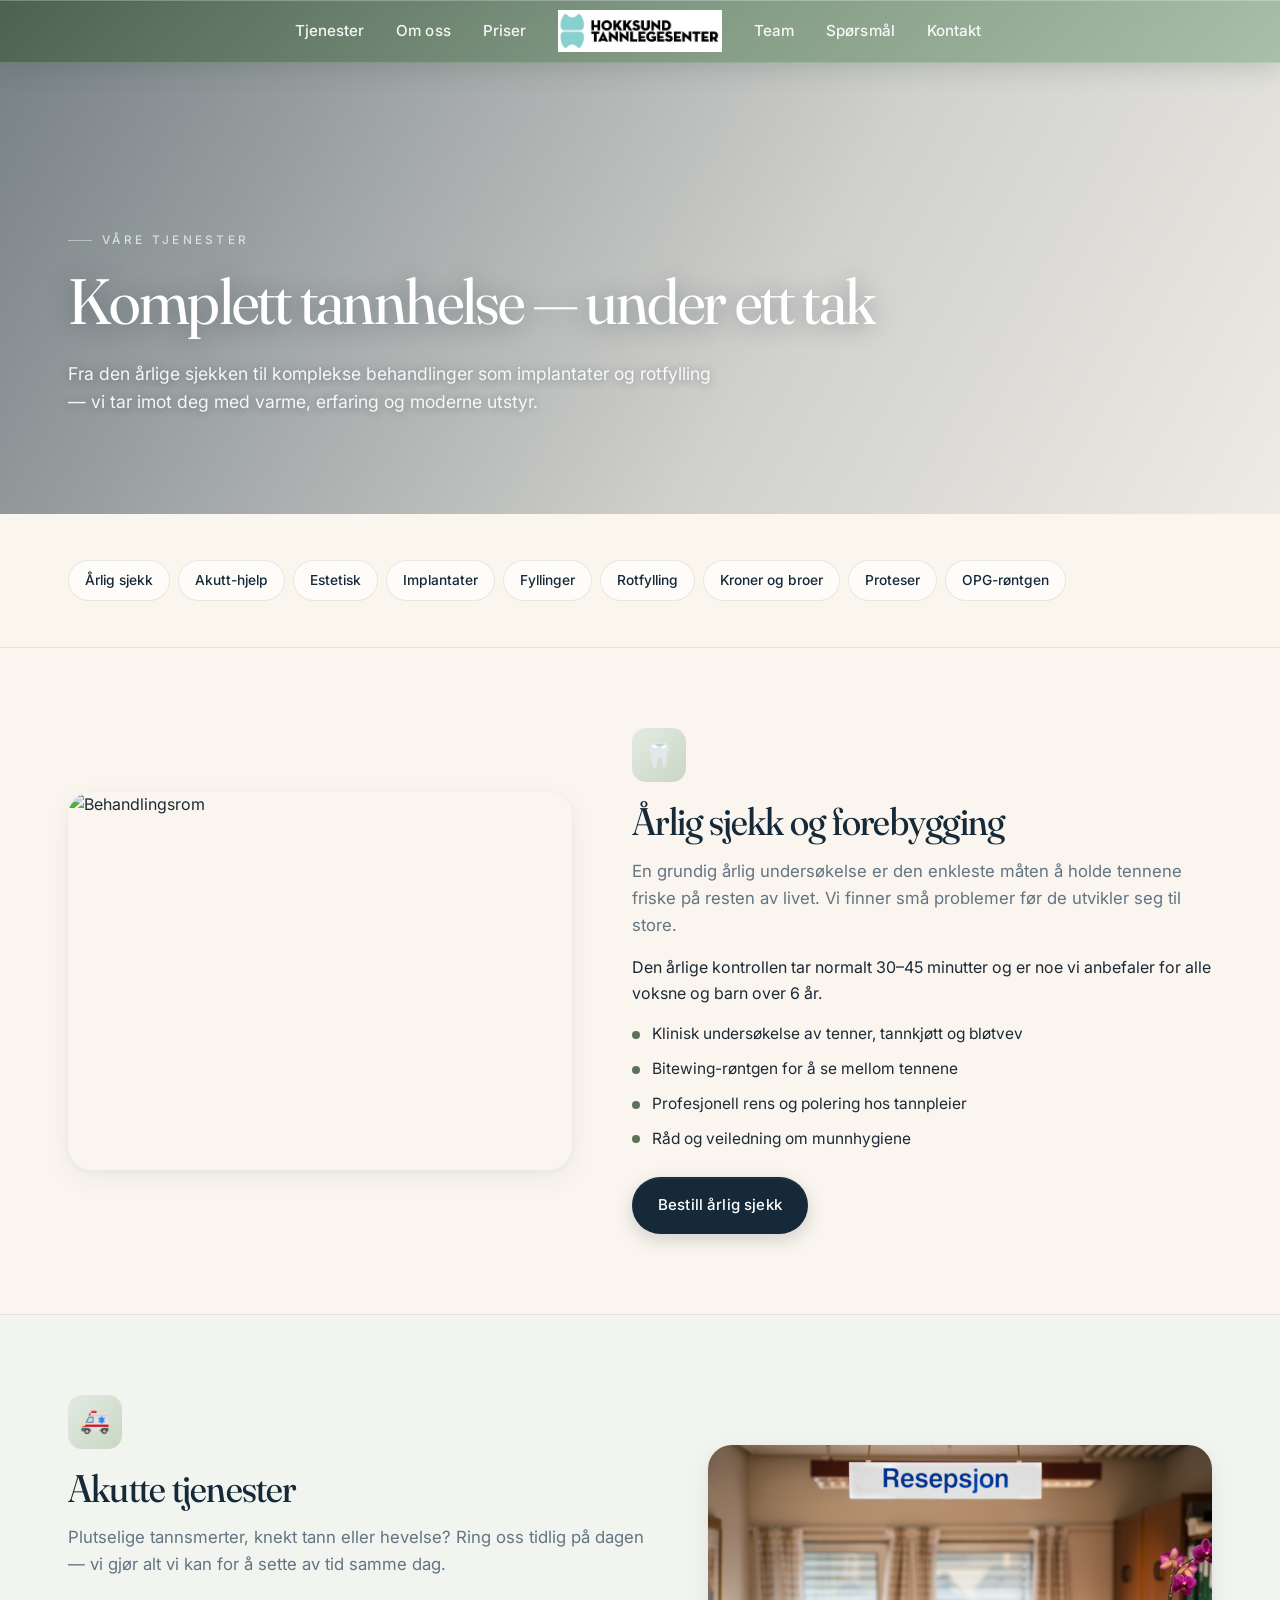
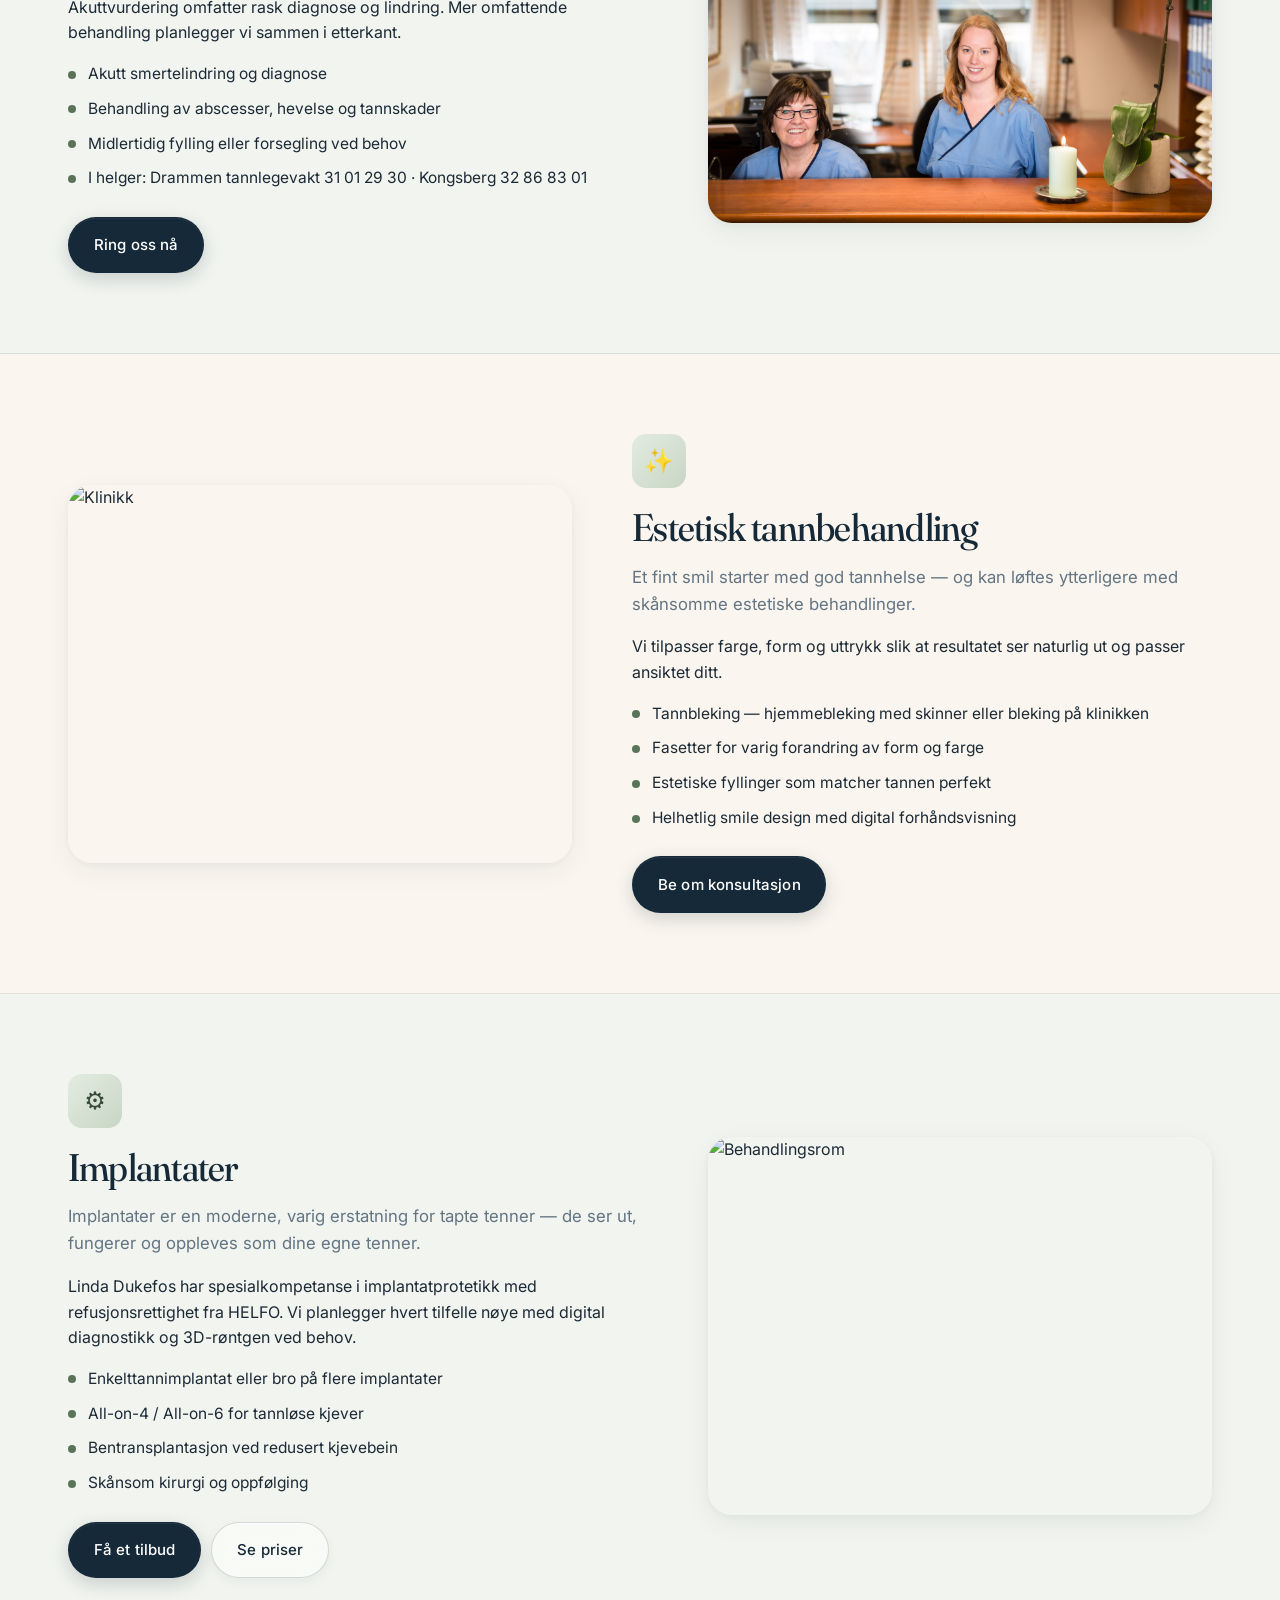
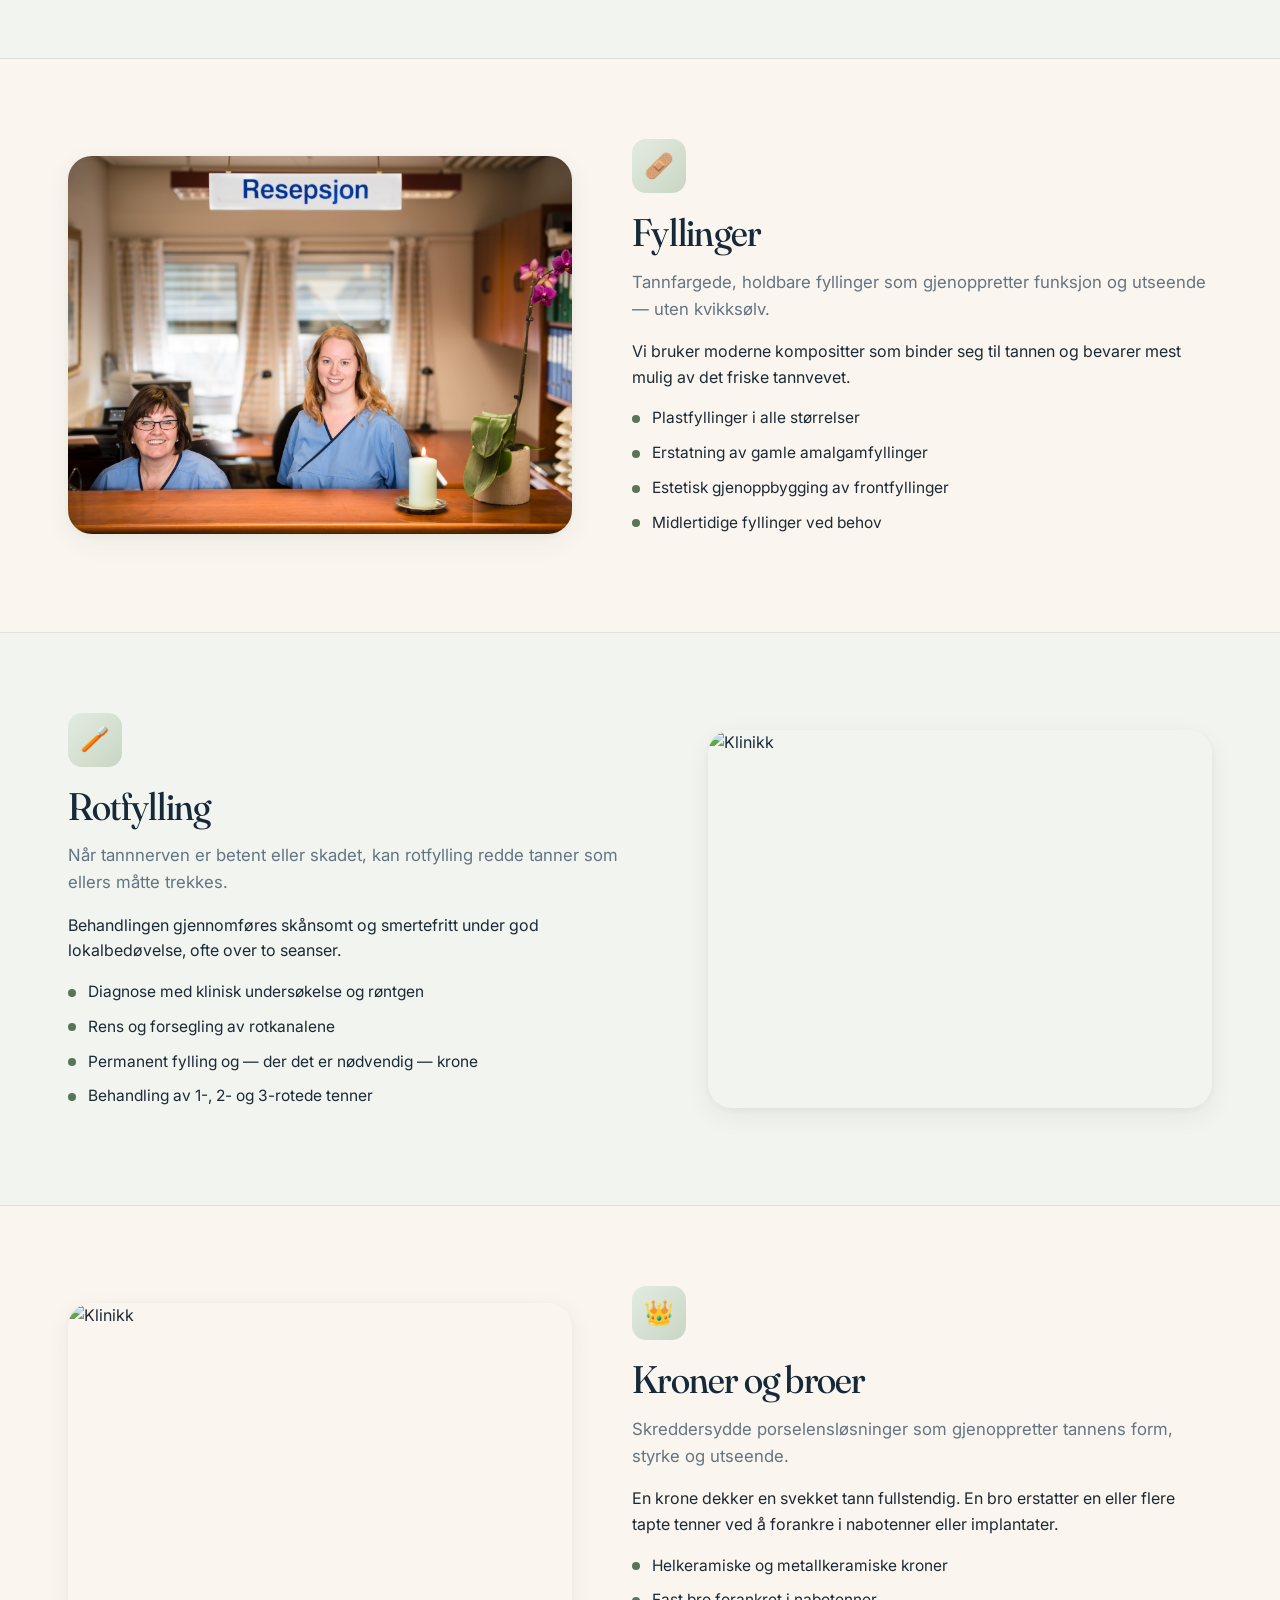
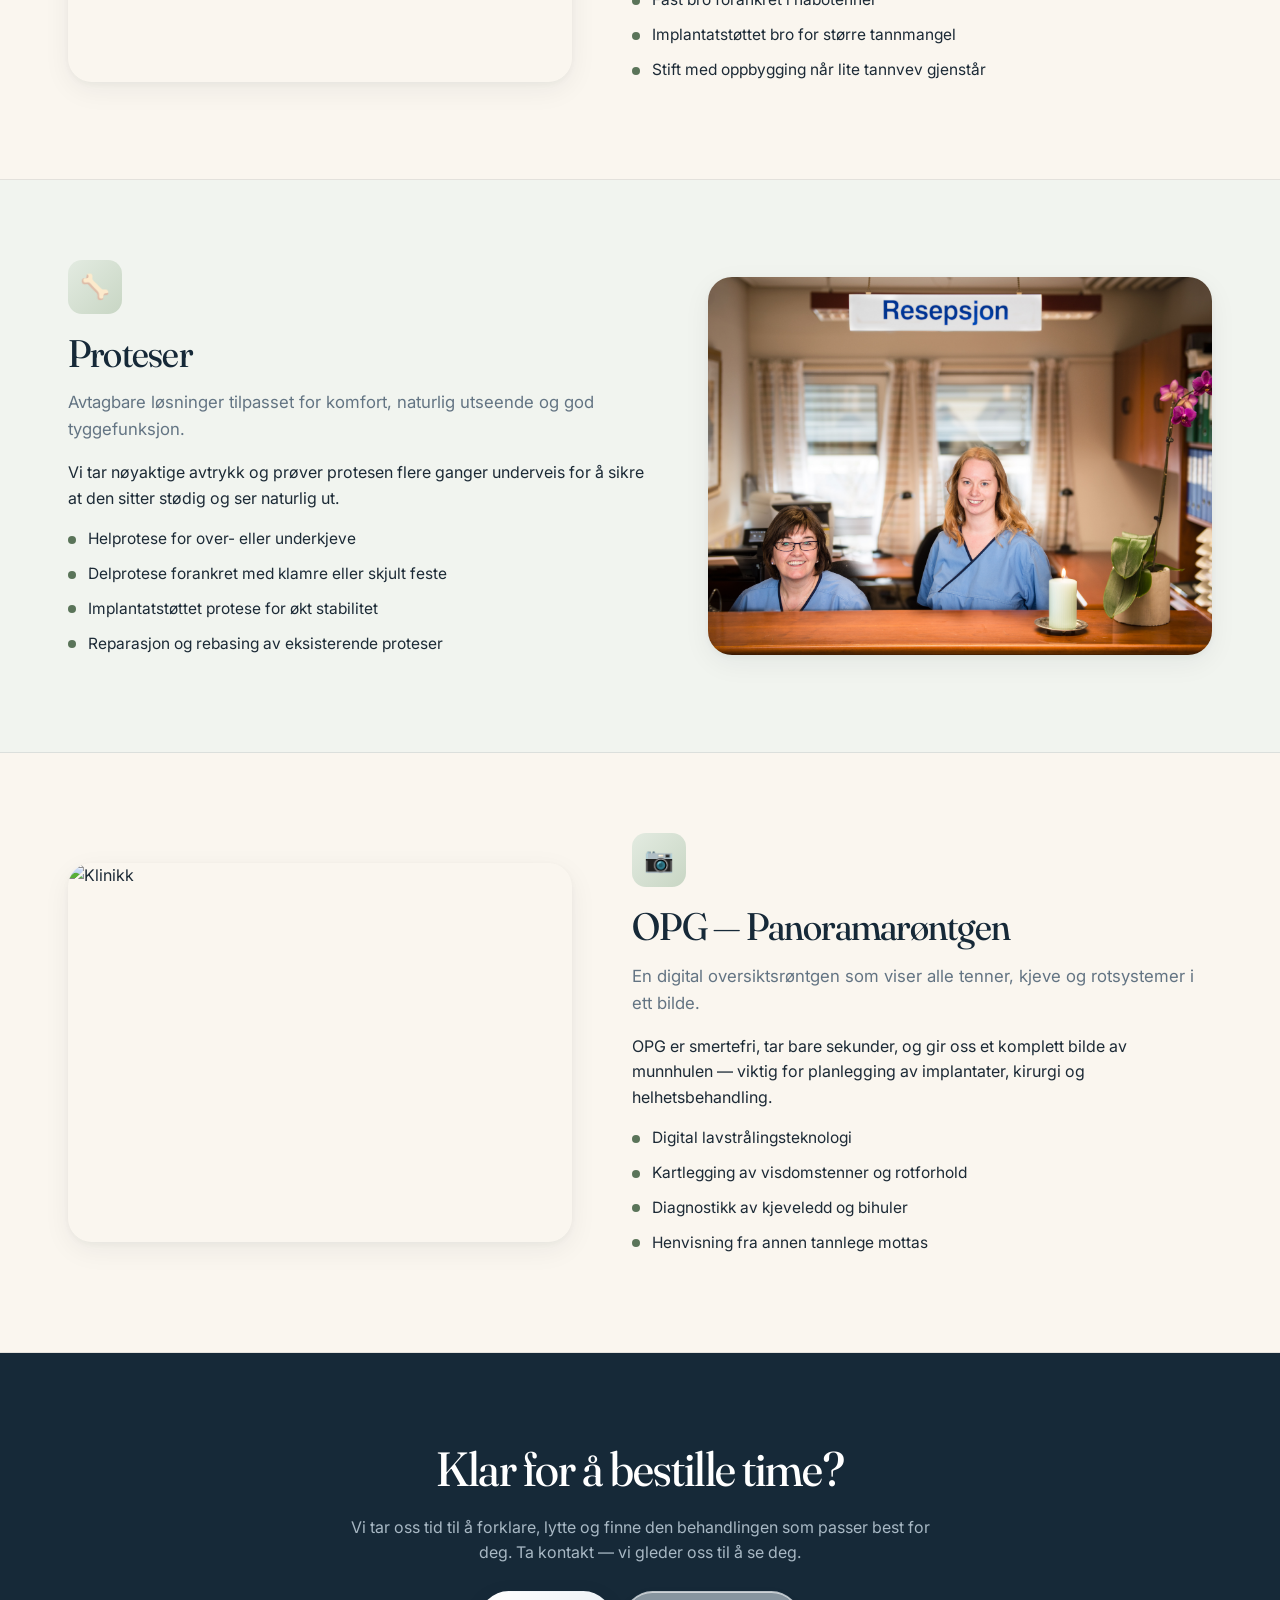
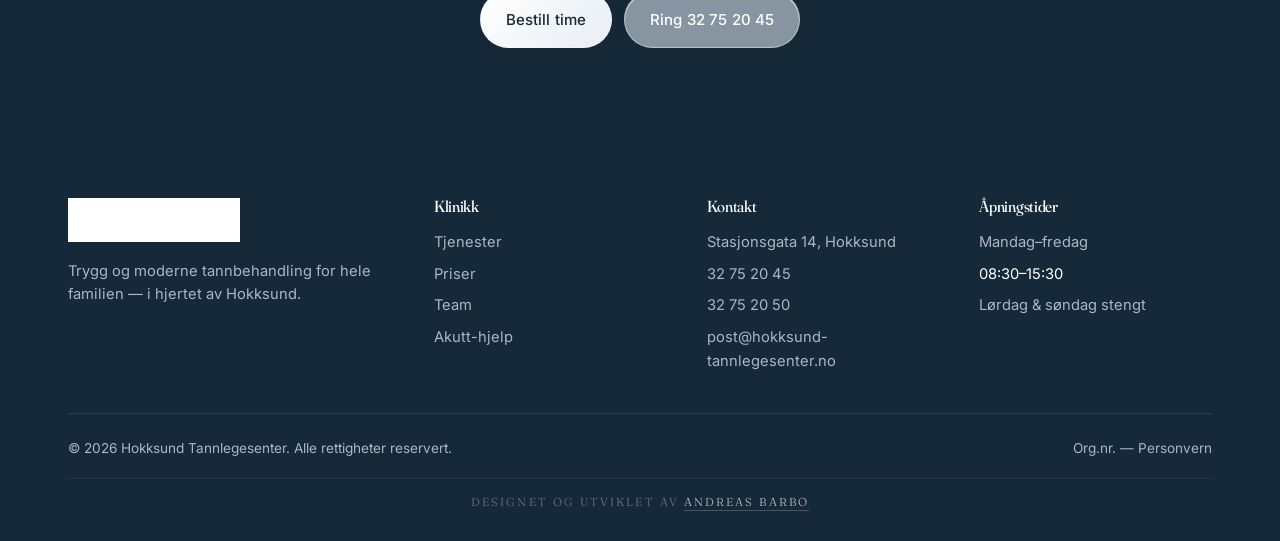
==== commit b1035a98: "style(header): logo i sentrum, 3 menypunkter på hver side, fjern høyre-knapper" ====
--- a/tjenester.html
+++ b/tjenester.html
@@ -99,24 +99,21 @@
 <body>
 
 <header class="site">
-  <div class="wrap nav">
+  <div class="wrap nav nav-split">
+    <nav class="menu menu-left" id="menu-left">
+      <a href="tjenester.html" class="active">Tjenester</a>
+      <a href="index.html#om">Om oss</a>
+      <a href="index.html#priser">Priser</a>
+    </nav>
     <a href="index.html" class="brand" aria-label="Hokksund Tannlegesenter">
       <img src="bilder/Logo-071015_redigert.avif" alt="Hokksund Tannlegesenter" class="brand-logo" />
     </a>
-    <nav class="menu" id="menu">
-      <a href="tjenester.html" class="active">Tjenester</a>
-      <a href="index.html#om">Om oss</a>
-      <a href="index.html#priser">Priser</a>
+    <nav class="menu menu-right" id="menu-right">
       <a href="index.html#team">Team</a>
       <a href="index.html#faq">Spørsmål</a>
       <a href="index.html#kontakt">Kontakt</a>
     </nav>
-    <div class="nav-cta">
-      <a href="tel:+4732752045" class="btn btn-ghost">32 75 20 45</a>
-      <a href="index.html#bestill" class="btn btn-primary">Bestill time</a>
-      <span class="status-pill" id="open-status" aria-live="polite"><span class="dot"></span><span class="label">Sjekker…</span></span>
-      <button class="menu-toggle" aria-label="Meny" onclick="document.getElementById('menu').classList.toggle('open')">≡</button>
-    </div>
+    <button class="menu-toggle" aria-label="Meny" onclick="document.querySelectorAll('.menu').forEach(m=>m.classList.toggle('open'))">≡</button>
   </div>
 </header>
 
@@ -394,7 +391,7 @@
 
 <script>
   document.getElementById('yr').textContent = new Date().getFullYear();
-  document.querySelectorAll('#menu a').forEach(a=>a.addEventListener('click',()=>document.getElementById('menu').classList.remove('open')));
+  document.querySelectorAll('.menu a').forEach(a=>a.addEventListener('click',()=>document.querySelectorAll('.menu').forEach(m=>m.classList.remove('open'))));
   // Open status pill
   (function(){
     const el = document.getElementById('open-status');
--- a/styles.css
+++ b/styles.css
@@ -1,21 +1,28 @@
   :root{
-    --sage-50:#f3f6f3;
-    --sage-100:#e3ece4;
-    --sage-200:#c6d8c8;
-    --sage-400:#7ea185;
-    --sage-600:#4f7359;
-    --sage-800:#2f4736;
-    --cream:#fbf6ee;
-    --cream-2:#f4ecdd;
-    --navy:#0e2230;
-    --navy-2:#1b3447;
-    --gold:#c89a52;
-    --rust:#b8654a;
-    --text:#1a2730;
-    --muted:#566671;
-    --line:rgba(14,34,48,.12);
-    --shadow:0 10px 30px rgba(14,34,48,.08), 0 2px 8px rgba(14,34,48,.05);
-    --radius:20px;
+    /* Refined palette — softer, warmer, more sophisticated */
+    --sage-50:#f1f4ef;
+    --sage-100:#e3ebe1;
+    --sage-200:#c8d6c4;
+    --sage-400:#8aa088;
+    --sage-600:#5a7459;
+    --sage-800:#384a39;
+    --cream:#faf6ef;
+    --cream-2:#efe7d6;
+    --warm:#f4ede0;
+    --navy:#162938;
+    --navy-2:#22384a;
+    --navy-3:#2f4658;
+    --gold:#c39768;
+    --rust:#a85b46;
+    --blush:#e8d3c5;
+    --text:#1c2a36;
+    --muted:#637483;
+    --line:rgba(22,41,56,.10);
+    --line-2:rgba(22,41,56,.16);
+    --shadow:0 8px 28px rgba(22,41,56,.06), 0 2px 6px rgba(22,41,56,.04);
+    --shadow-lg:0 18px 48px rgba(22,41,56,.10), 0 4px 12px rgba(22,41,56,.05);
+    --radius:18px;
+    --radius-lg:28px;
 
     /* Liquid glass tokens */
     --glass-bg:linear-gradient(135deg, rgba(255,255,255,.55) 0%, rgba(255,255,255,.28) 50%, rgba(255,255,255,.42) 100%);
@@ -54,12 +61,13 @@
   .blobs::before,.blobs::after,.blobs span{
     content:"";position:absolute;border-radius:50%;filter:blur(80px);opacity:.55;
   }
-  .blobs::before{width:520px;height:520px;background:#a8d0b1;top:-160px;left:-120px}
-  .blobs::after{width:480px;height:480px;background:#f1d6a8;bottom:-180px;right:-120px}
-  .blobs span{width:380px;height:380px;background:#c6d8c8;top:30%;right:20%}
-  .blobs.dark::before{background:#3b6a8a;opacity:.55}
-  .blobs.dark::after{background:#7ea185;opacity:.45}
-  .blobs.dark span{background:#c89a52;opacity:.35}
+  .blobs::before,.blobs::after,.blobs span{opacity:.32}
+  .blobs::before{width:560px;height:560px;background:#bcd0b8;top:-200px;left:-160px}
+  .blobs::after{width:480px;height:480px;background:#e8d3c5;bottom:-200px;right:-140px}
+  .blobs span{width:380px;height:380px;background:#d6deca;top:35%;right:25%}
+  .blobs.dark::before{background:#385470;opacity:.45}
+  .blobs.dark::after{background:#5a7459;opacity:.32}
+  .blobs.dark span{background:#a85b46;opacity:.22}
   section > .wrap, section > .section-head{position:relative;z-index:1}
   section{overflow:hidden}
   *{box-sizing:border-box}
@@ -74,52 +82,56 @@
   }
   h1,h2,h3,h4{
     font-family:'Fraunces',Georgia,serif;
-    font-weight:500;
-    letter-spacing:-0.01em;
-    line-height:1.15;
+    font-weight:450;
+    letter-spacing:-0.018em;
+    line-height:1.1;
     margin:0 0 .4em;
     color:var(--navy);
-  }
-  h1{font-size:clamp(2.2rem,5.4vw,4.2rem);font-weight:500}
-  h2{font-size:clamp(1.8rem,3.6vw,2.8rem)}
-  h3{font-size:1.25rem}
+    font-variation-settings:"opsz" 96, "SOFT" 30;
+  }
+  h1{font-size:clamp(2.4rem,5.6vw,4.6rem);font-weight:400;letter-spacing:-0.025em;line-height:1.04}
+  h2{font-size:clamp(1.95rem,3.8vw,3rem);letter-spacing:-0.02em}
+  h3{font-size:1.3rem;letter-spacing:-0.012em}
   p{margin:0 0 1em}
-  a{color:var(--sage-600);text-decoration:none}
-  a:hover{text-decoration:underline}
-  .wrap{max-width:1180px;margin:0 auto;padding:0 24px}
+  a{color:var(--sage-600);text-decoration:none;transition:color .2s ease}
+  a:hover{color:var(--sage-800);text-decoration:underline;text-underline-offset:3px;text-decoration-thickness:1px}
+  .wrap{max-width:1200px;margin:0 auto;padding:0 28px}
   .eyebrow{
-    display:inline-block;
-    font-size:.78rem;letter-spacing:.22em;text-transform:uppercase;
-    color:var(--sage-600);font-weight:600;margin-bottom:1rem;
+    display:inline-flex;align-items:center;gap:10px;
+    font-size:.74rem;letter-spacing:.28em;text-transform:uppercase;
+    color:var(--sage-600);font-weight:500;margin-bottom:1.1rem;
+  }
+  .eyebrow::before{
+    content:"";width:24px;height:1px;background:currentColor;opacity:.6;
   }
   .btn{
-    display:inline-flex;align-items:center;gap:.5rem;
-    padding:.85rem 1.4rem;border-radius:999px;
-    font-weight:600;font-size:.95rem;
-    transition:transform .15s ease, box-shadow .15s ease, background .2s;
+    display:inline-flex;align-items:center;gap:.6rem;
+    padding:.95rem 1.55rem;border-radius:999px;
+    font-weight:500;font-size:.94rem;letter-spacing:.01em;
+    transition:transform .2s cubic-bezier(.4,0,.2,1), box-shadow .2s ease, background .2s ease, color .2s ease;
     border:1px solid transparent;cursor:pointer;
   }
   .btn-primary{
-    background:linear-gradient(135deg,rgba(14,34,48,.95),rgba(27,52,71,.85));
+    background:var(--navy);
     color:#fff;
-    box-shadow:0 1px 0 rgba(255,255,255,.25) inset, 0 -1px 0 rgba(0,0,0,.3) inset, 0 8px 20px rgba(14,34,48,.25);
-    -webkit-backdrop-filter:blur(10px);backdrop-filter:blur(10px);
-  }
-  .btn-primary:hover{text-decoration:none;transform:translateY(-1px);box-shadow:0 1px 0 rgba(255,255,255,.3) inset, 0 -1px 0 rgba(0,0,0,.3) inset, 0 12px 28px rgba(14,34,48,.32)}
+    box-shadow:0 6px 18px rgba(22,41,56,.18), 0 1px 0 rgba(255,255,255,.06) inset;
+    -webkit-backdrop-filter:none;backdrop-filter:none;
+  }
+  .btn-primary:hover{text-decoration:none;background:var(--navy-2);transform:translateY(-1px);box-shadow:0 12px 28px rgba(22,41,56,.24), 0 1px 0 rgba(255,255,255,.06) inset}
   .btn-ghost{
-    background:linear-gradient(135deg,rgba(255,255,255,.55),rgba(255,255,255,.25));
+    background:rgba(255,255,255,.5);
     color:var(--navy);
-    -webkit-backdrop-filter:var(--glass-blur);backdrop-filter:var(--glass-blur);
-    border:1px solid rgba(255,255,255,.65);
-    box-shadow:0 1px 0 rgba(255,255,255,.7) inset, 0 6px 16px rgba(14,34,48,.08);
-  }
-  .btn-ghost:hover{text-decoration:none;background:linear-gradient(135deg,rgba(255,255,255,.7),rgba(255,255,255,.4));transform:translateY(-1px)}
+    -webkit-backdrop-filter:saturate(160%) blur(12px);backdrop-filter:saturate(160%) blur(12px);
+    border:1px solid var(--line-2);
+    box-shadow:0 1px 0 rgba(255,255,255,.6) inset, 0 4px 12px rgba(22,41,56,.05);
+  }
+  .btn-ghost:hover{text-decoration:none;background:rgba(255,255,255,.7);transform:translateY(-1px);border-color:var(--navy)}
   .btn-sage{
-    background:linear-gradient(135deg,rgba(79,115,89,.95),rgba(126,161,133,.85));
+    background:var(--sage-600);
     color:#fff;
-    box-shadow:0 1px 0 rgba(255,255,255,.3) inset, 0 -1px 0 rgba(0,0,0,.2) inset, 0 8px 20px rgba(79,115,89,.3);
-  }
-  .btn-sage:hover{text-decoration:none;transform:translateY(-1px)}
+    box-shadow:0 6px 18px rgba(90,116,89,.22), 0 1px 0 rgba(255,255,255,.10) inset;
+  }
+  .btn-sage:hover{text-decoration:none;background:var(--sage-800);transform:translateY(-1px);box-shadow:0 12px 28px rgba(90,116,89,.28)}
 
   /* NAV */
   header.site{
@@ -186,20 +198,33 @@
   @media(max-width:600px){header.site{border-radius:24px;margin:0 8px}}
   @media(max-width:600px){header.site{border-radius:24px;margin:0 8px}}
   .nav{display:flex;align-items:center;justify-content:space-between;padding:14px 0}
+  .nav-split{display:grid;grid-template-columns:1fr auto 1fr;gap:32px}
+  .nav-split .menu-left{justify-self:end}
+  .nav-split .menu-right{justify-self:start}
+  .nav-split .brand{justify-self:center}
   .brand{display:flex;align-items:center;gap:12px;font-family:'Fraunces',serif;font-size:1.15rem;font-weight:600;color:var(--navy)}
   .brand .dot{width:34px;height:34px;border-radius:50%;background:var(--sage-600);display:grid;place-items:center;color:#fff;font-weight:700;font-family:'Fraunces',serif}
   .brand small{display:block;font-family:'Inter',sans-serif;font-size:.7rem;letter-spacing:.18em;color:var(--muted);text-transform:uppercase;font-weight:500}
   .brand-logo{height:42px;width:auto;display:block}
   @media(max-width:600px){.brand-logo{height:34px}}
-  .menu{display:flex;gap:28px;align-items:center}
-  .menu a{color:var(--navy);font-size:.95rem;font-weight:500}
+  .menu{display:flex;gap:32px;align-items:center}
+  .menu a{color:var(--navy);font-size:.95rem;font-weight:500;letter-spacing:.005em}
   .menu a:hover{color:var(--sage-600);text-decoration:none}
-  .nav-cta{display:flex;gap:10px;align-items:center}
   .menu-toggle{display:none;background:none;border:0;font-size:1.6rem;cursor:pointer;color:var(--navy)}
   @media(max-width:900px){
-    .menu,.nav-cta .btn-ghost{display:none}
-    .menu-toggle{display:block}
-    .menu.open{display:flex;position:absolute;top:100%;left:0;right:0;background:var(--cream);flex-direction:column;align-items:flex-start;padding:18px 24px;border-bottom:1px solid var(--line);gap:14px}
+    .nav-split{grid-template-columns:auto 1fr;gap:12px}
+    .nav-split .brand{justify-self:start;grid-column:1}
+    .menu{display:none}
+    .menu-toggle{display:block;justify-self:end;grid-column:2}
+    .menu.open{
+      display:flex;position:absolute;left:0;right:0;
+      background:var(--sage-600);flex-direction:column;
+      align-items:flex-start;padding:18px 24px;
+      gap:14px;
+    }
+    .menu-left.open{top:100%}
+    .menu-right.open{top:calc(100% + 156px);border-top:1px solid rgba(255,255,255,.18)}
+    .menu.open a{color:#fff}
   }
 
   /* HERO — full bleed waiting room image */
@@ -320,71 +345,78 @@
   .prices h2,.prices h3{color:#fff}
   .prices .eyebrow{color:var(--sage-200)}
   .prices .section-head p{color:#a8b8c4}
-  .price-grid{display:grid;grid-template-columns:repeat(2,1fr);gap:22px}
-  .price-card{
-    background:linear-gradient(135deg,rgba(255,255,255,.10),rgba(255,255,255,.04));
-    -webkit-backdrop-filter:var(--glass-blur);backdrop-filter:var(--glass-blur);
-    border:1px solid rgba(255,255,255,.16);
-    border-radius:var(--radius);
-    padding:32px 30px;
-    box-shadow:0 1px 0 rgba(255,255,255,.18) inset, 0 -1px 0 rgba(0,0,0,.2) inset, 0 18px 40px rgba(0,0,0,.25);
-    transition:transform .25s ease, border-color .25s ease, box-shadow .25s ease;
-  }
-  .price-card:hover{transform:translateY(-3px);border-color:rgba(255,255,255,.3);box-shadow:0 1px 0 rgba(255,255,255,.22) inset, 0 -1px 0 rgba(0,0,0,.2) inset, 0 24px 50px rgba(0,0,0,.32)}
-  .price-card .cat{font-size:.78rem;letter-spacing:.18em;text-transform:uppercase;color:var(--sage-200);margin-bottom:.4em;display:block}
-  .price-card h3{font-size:1.3rem;margin-bottom:1.1em;color:#fff}
-  .price-line{
-    display:flex;justify-content:space-between;gap:18px;
-    padding:11px 0;
-    border-bottom:1px dashed rgba(255,255,255,.12);
-    font-size:.95rem;color:#dbe4ec;
-  }
-  .price-line:last-child{border-bottom:0}
-  .price-line .nm{flex:1}
-  .price-line .pr{font-family:'Fraunces',serif;color:#fff;font-weight:500;white-space:nowrap}
-  @media(max-width:780px){.price-grid{grid-template-columns:1fr}}
+  .price-table{
+    max-width:820px;margin:0 auto;
+    background:linear-gradient(135deg,rgba(255,255,255,.06),rgba(255,255,255,.02));
+    border:1px solid rgba(255,255,255,.12);
+    border-radius:var(--radius-lg);
+    overflow:hidden;
+  }
+  .price-row{
+    display:flex;justify-content:space-between;align-items:center;gap:24px;
+    padding:18px 30px;
+    border-bottom:1px solid rgba(255,255,255,.08);
+    font-size:1rem;color:#dbe4ec;
+  }
+  .price-row:last-child{border-bottom:0}
+  .price-row > span:first-child{flex:1}
+  .price-row > span:last-child{
+    font-family:'Fraunces',serif;color:#fff;font-weight:500;white-space:nowrap;
+    font-size:1.05rem;
+  }
+  .price-head{
+    background:rgba(255,255,255,.06);
+    color:rgba(255,255,255,.55);
+    font-size:.78rem;letter-spacing:.22em;text-transform:uppercase;
+    padding:14px 30px;
+  }
+  .price-head > span:last-child{font-family:inherit;color:rgba(255,255,255,.55);font-size:.78rem;font-weight:500}
+  @media(max-width:600px){.price-row{padding:16px 20px;font-size:.93rem}.price-head{padding:12px 20px}}
   .price-card .tag{font-size:.78rem;letter-spacing:.18em;text-transform:uppercase;color:var(--sage-200);margin-bottom:.6em;display:block}
   .price-card .amount{font-family:'Fraunces',serif;font-size:2rem;color:#fff;margin:.2em 0;font-weight:600}
   .price-card .amount small{font-family:'Inter',sans-serif;font-size:.85rem;color:#a8b8c4;font-weight:400}
   .price-card p{color:#a8b8c4;font-size:.92rem;margin:0}
-  .price-note{text-align:center;margin-top:36px;color:#a8b8c4;font-size:.9rem}
+  .price-note{
+    max-width:820px;margin:36px auto 0;
+    padding:24px 30px;border-radius:var(--radius);
+    background:rgba(168,91,70,.10);
+    border:1px solid rgba(168,91,70,.24);
+    color:#e3d7d0;
+  }
+  .price-note h4{color:#fff;margin:0 0 .4em;font-size:1.05rem;letter-spacing:-.005em}
+  .price-note p{margin:0;font-size:.95rem;line-height:1.55}
+  .price-note b{color:#fff}
   @media(max-width:900px){.price-grid{grid-template-columns:1fr}}
 
-  /* TEAM */
+  /* TEAM — carousel */
   .team{background:var(--cream-2)}
-  .team-head{display:flex;justify-content:space-between;align-items:flex-end;gap:24px;margin-bottom:36px;flex-wrap:wrap}
-  .team-head .text{max-width:640px}
+  .team-head{
+    display:flex;justify-content:space-between;align-items:center;
+    gap:24px;margin-bottom:40px;flex-wrap:wrap;
+  }
   .carousel-controls{display:flex;gap:10px}
   .car-btn{
-    width:48px;height:48px;border-radius:50%;border:0;cursor:pointer;
-    background:linear-gradient(135deg,rgba(255,255,255,.7),rgba(255,255,255,.4));
-    -webkit-backdrop-filter:var(--glass-blur);backdrop-filter:var(--glass-blur);
-    border:1px solid rgba(255,255,255,.7);
-    box-shadow:0 1px 0 rgba(255,255,255,.8) inset, 0 8px 22px rgba(14,34,48,.10);
-    color:var(--navy);font-size:1.3rem;
+    width:48px;height:48px;border-radius:50%;border:1px solid var(--line-2);cursor:pointer;
+    background:rgba(255,255,255,.7);
+    -webkit-backdrop-filter:saturate(160%) blur(10px);backdrop-filter:saturate(160%) blur(10px);
+    color:var(--navy);font-size:1.4rem;line-height:1;
     display:grid;place-items:center;
-    transition:transform .15s ease, box-shadow .2s ease;
-  }
-  .car-btn:hover{transform:translateY(-1px);box-shadow:0 1px 0 rgba(255,255,255,.9) inset, 0 12px 28px rgba(14,34,48,.16)}
-  .car-btn:disabled{opacity:.35;cursor:default;transform:none}
+    transition:transform .15s ease, background .2s ease, border-color .2s ease;
+  }
+  .car-btn:hover{background:#fff;transform:translateY(-1px);border-color:var(--navy)}
+  .car-btn:disabled{opacity:.3;cursor:default;transform:none}
 
   .carousel{
-    display:flex;gap:20px;
+    display:flex;gap:22px;
     overflow-x:auto;scroll-snap-type:x mandatory;
     scroll-behavior:smooth;
-    padding:8px 4px 28px;
-    margin:0 -24px;padding-left:24px;padding-right:24px;
+    padding:8px 0 28px;
     scrollbar-width:none;
   }
   .carousel::-webkit-scrollbar{display:none}
   .member{
-    flex:0 0 calc((100% - 60px) / 4);
+    flex:0 0 calc((100% - 66px) / 4);
     scroll-snap-align:start;
-    border-radius:var(--radius);
-    background:transparent;
-    border:0;
-    box-shadow:none;
-    padding:0 0 8px;
     transition:transform .3s ease;
   }
   .member:hover{transform:translateY(-4px)}
@@ -392,10 +424,10 @@
     width:100%;aspect-ratio:3/4;object-fit:cover;
     border-radius:14px;display:block;margin-bottom:16px;
   }
-  .member h4{margin:0 0 .25em;font-size:1.1rem;font-family:'Fraunces',serif;color:var(--navy);padding:0 6px}
-  .member span{display:block;color:var(--muted);font-size:.88rem;padding:0 6px;letter-spacing:.02em}
-  @media(max-width:1100px){.member{flex-basis:calc((100% - 40px) / 3)}}
-  @media(max-width:780px){.member{flex-basis:calc((100% - 20px) / 2)}}
+  .member h4{margin:0 0 .25em;font-size:1.05rem;font-family:'Fraunces',serif;color:var(--navy);font-weight:500}
+  .member span{display:block;color:var(--muted);font-size:.88rem;line-height:1.5}
+  @media(max-width:1100px){.member{flex-basis:calc((100% - 44px) / 3)}}
+  @media(max-width:780px){.member{flex-basis:calc((100% - 22px) / 2)}}
   @media(max-width:520px){.member{flex-basis:80%}}
 
   /* FAQ */
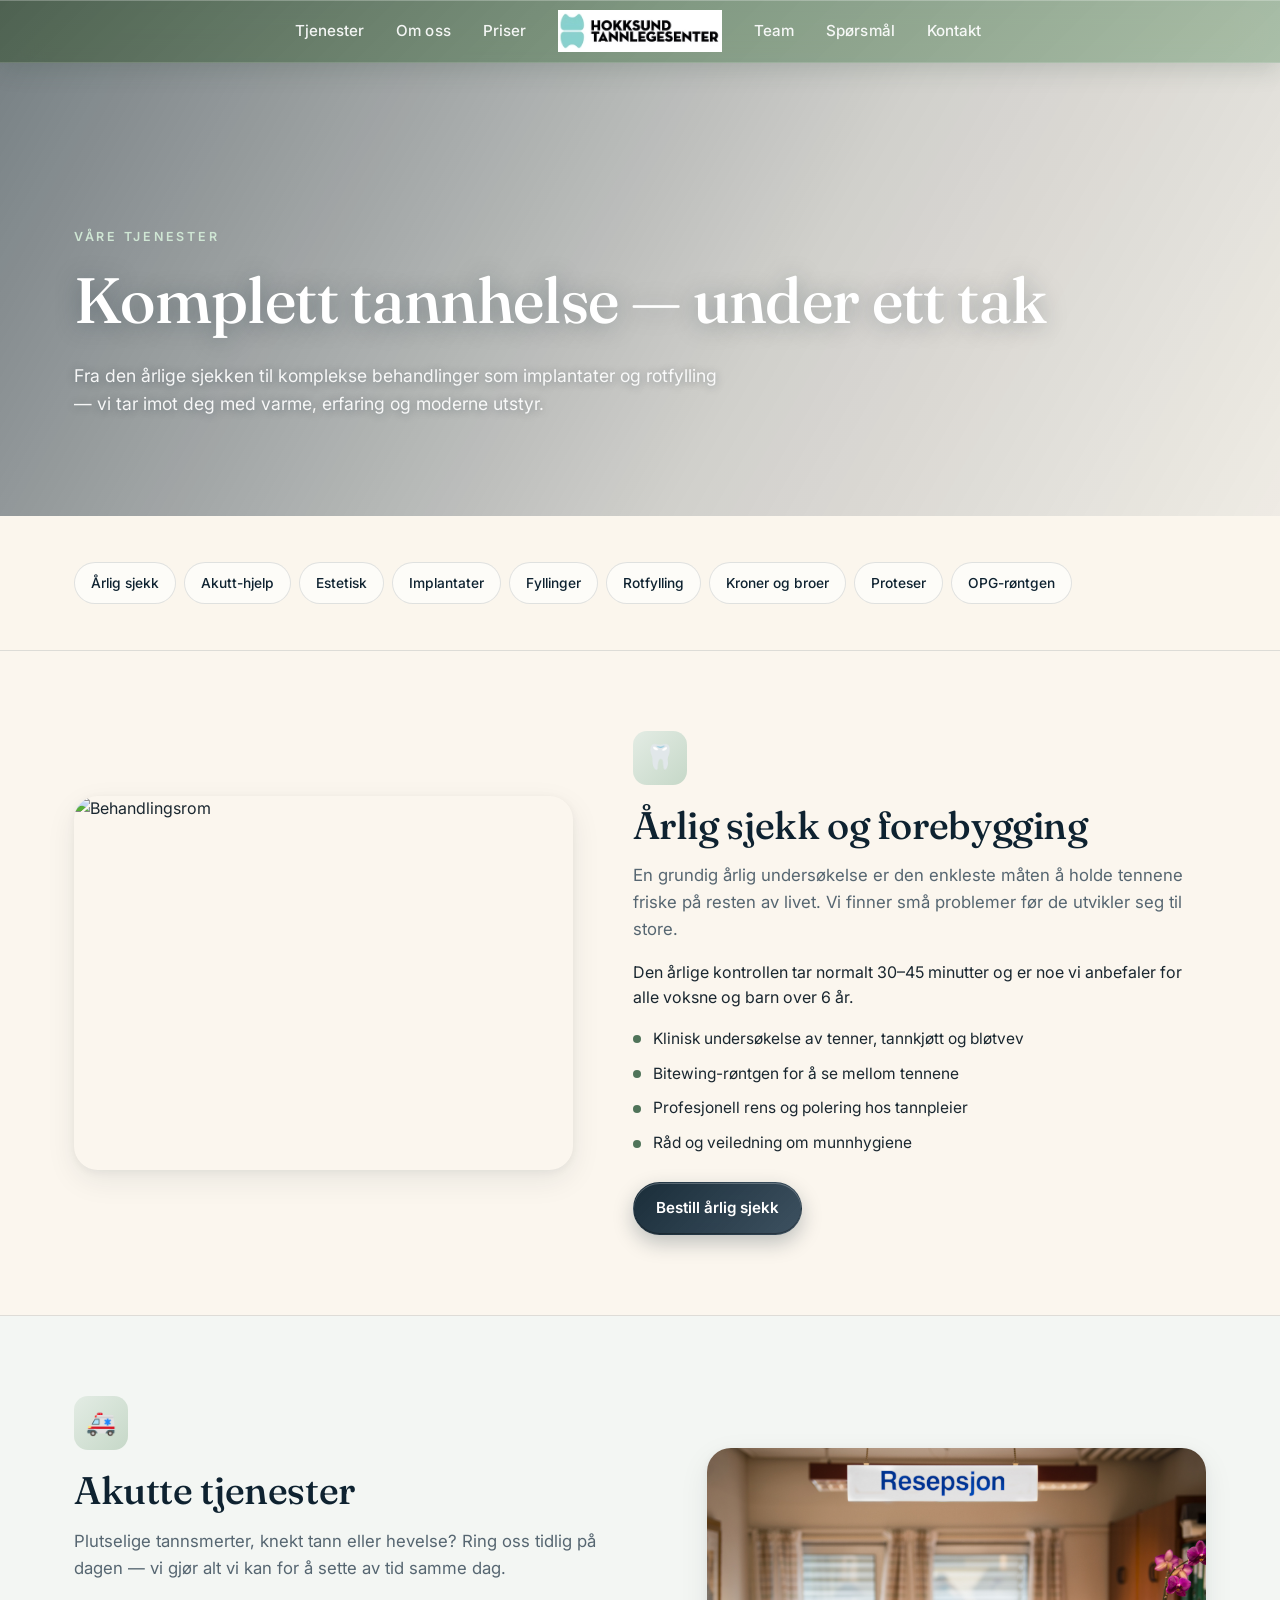
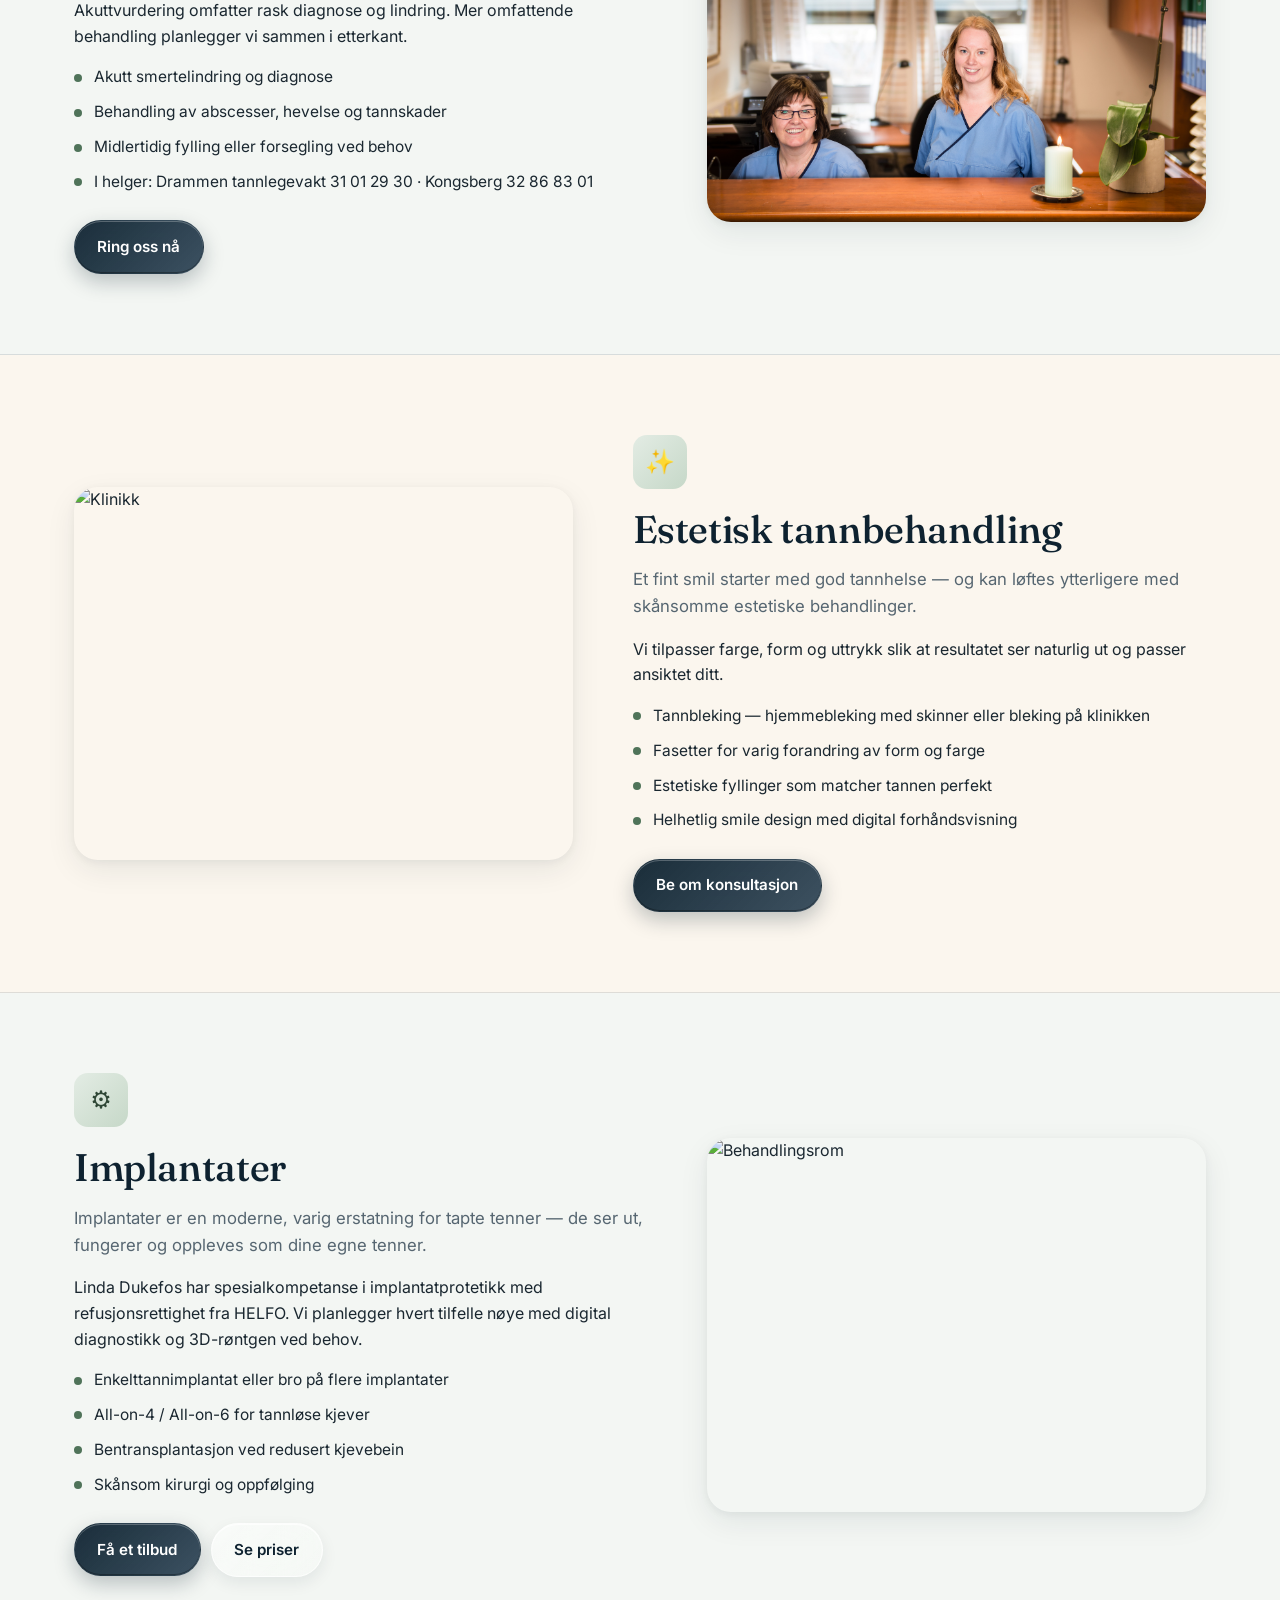
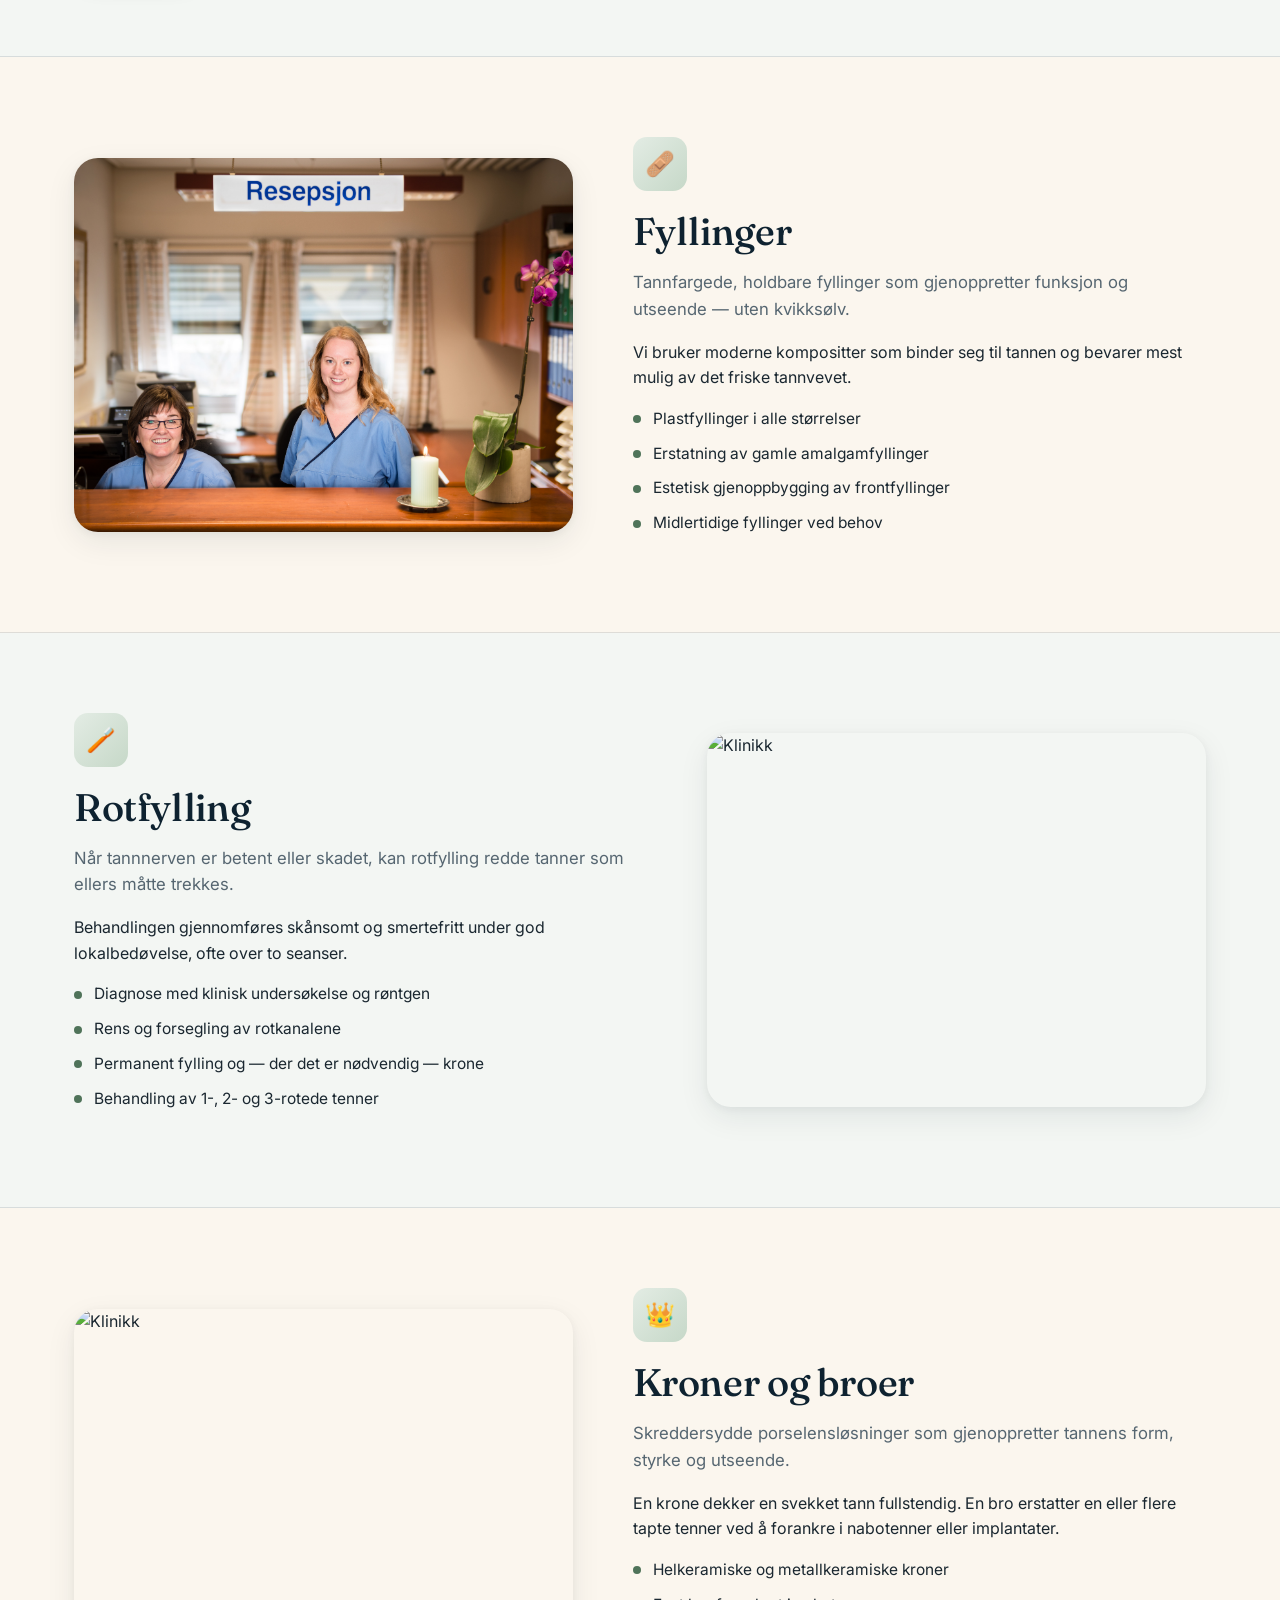
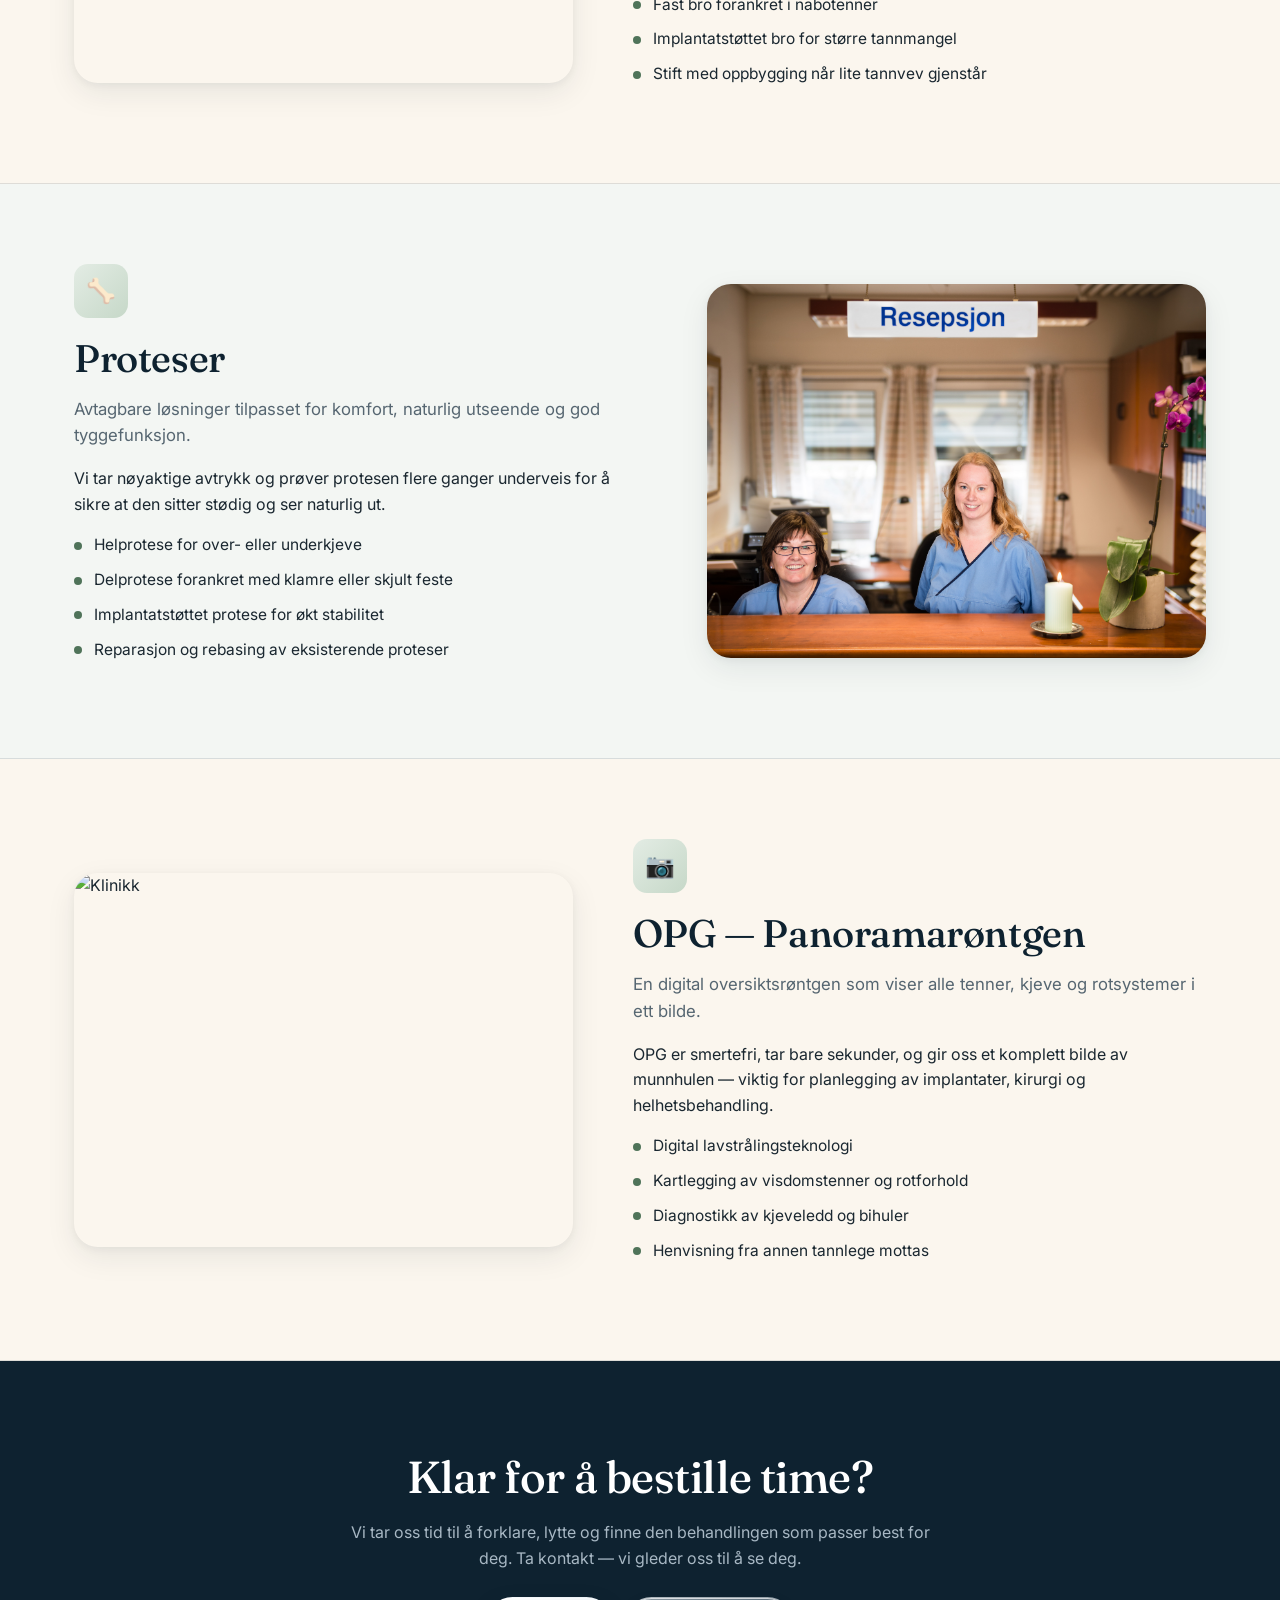
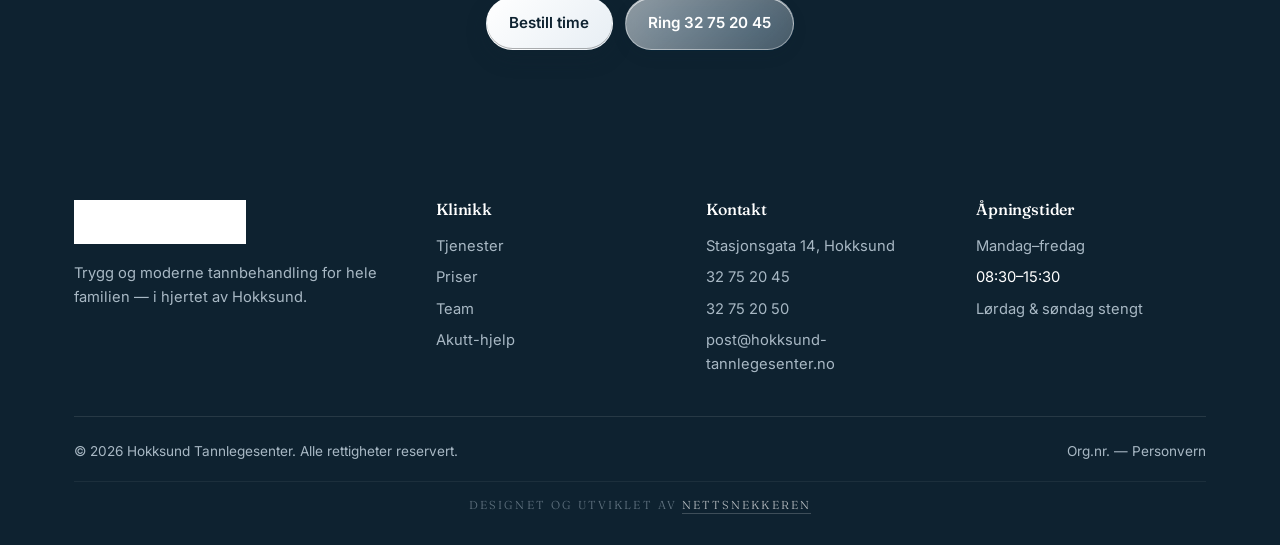
==== commit 53c6cc13: "content(footer): bytt vannmerke fra 'Andreas Barbo' til 'Nettsnekkeren'" ====
--- a/tjenester.html
+++ b/tjenester.html
@@ -384,7 +384,7 @@
       <span>Org.nr. — Personvern</span>
     </div>
     <div class="watermark">
-      <span>Designet og utviklet av <a href="#" rel="noopener">Andreas Barbo</a></span>
+      <span>Designet og utviklet av <a href="#" rel="noopener">Nettsnekkeren</a></span>
     </div>
   </div>
 </footer>
--- a/styles.css
+++ b/styles.css
@@ -1,27 +1,22 @@
   :root{
-    /* Refined palette — softer, warmer, more sophisticated */
-    --sage-50:#f1f4ef;
-    --sage-100:#e3ebe1;
-    --sage-200:#c8d6c4;
-    --sage-400:#8aa088;
-    --sage-600:#5a7459;
-    --sage-800:#384a39;
-    --cream:#faf6ef;
-    --cream-2:#efe7d6;
-    --warm:#f4ede0;
-    --navy:#162938;
-    --navy-2:#22384a;
-    --navy-3:#2f4658;
-    --gold:#c39768;
-    --rust:#a85b46;
-    --blush:#e8d3c5;
-    --text:#1c2a36;
-    --muted:#637483;
-    --line:rgba(22,41,56,.10);
-    --line-2:rgba(22,41,56,.16);
-    --shadow:0 8px 28px rgba(22,41,56,.06), 0 2px 6px rgba(22,41,56,.04);
-    --shadow-lg:0 18px 48px rgba(22,41,56,.10), 0 4px 12px rgba(22,41,56,.05);
-    --radius:18px;
+    --sage-50:#f3f6f3;
+    --sage-100:#e3ece4;
+    --sage-200:#c6d8c8;
+    --sage-400:#7ea185;
+    --sage-600:#4f7359;
+    --sage-800:#2f4736;
+    --cream:#fbf6ee;
+    --cream-2:#f4ecdd;
+    --navy:#0e2230;
+    --navy-2:#1b3447;
+    --gold:#c89a52;
+    --rust:#b8654a;
+    --text:#1a2730;
+    --muted:#566671;
+    --line:rgba(14,34,48,.12);
+    --line-2:rgba(14,34,48,.18);
+    --shadow:0 10px 30px rgba(14,34,48,.08), 0 2px 8px rgba(14,34,48,.05);
+    --radius:20px;
     --radius-lg:28px;
 
     /* Liquid glass tokens */
@@ -61,13 +56,12 @@
   .blobs::before,.blobs::after,.blobs span{
     content:"";position:absolute;border-radius:50%;filter:blur(80px);opacity:.55;
   }
-  .blobs::before,.blobs::after,.blobs span{opacity:.32}
-  .blobs::before{width:560px;height:560px;background:#bcd0b8;top:-200px;left:-160px}
-  .blobs::after{width:480px;height:480px;background:#e8d3c5;bottom:-200px;right:-140px}
-  .blobs span{width:380px;height:380px;background:#d6deca;top:35%;right:25%}
-  .blobs.dark::before{background:#385470;opacity:.45}
-  .blobs.dark::after{background:#5a7459;opacity:.32}
-  .blobs.dark span{background:#a85b46;opacity:.22}
+  .blobs::before{width:520px;height:520px;background:#a8d0b1;top:-160px;left:-120px}
+  .blobs::after{width:480px;height:480px;background:#f1d6a8;bottom:-180px;right:-120px}
+  .blobs span{width:380px;height:380px;background:#c6d8c8;top:30%;right:20%}
+  .blobs.dark::before{background:#3b6a8a;opacity:.55}
+  .blobs.dark::after{background:#7ea185;opacity:.45}
+  .blobs.dark span{background:#c89a52;opacity:.35}
   section > .wrap, section > .section-head{position:relative;z-index:1}
   section{overflow:hidden}
   *{box-sizing:border-box}
@@ -82,56 +76,52 @@
   }
   h1,h2,h3,h4{
     font-family:'Fraunces',Georgia,serif;
-    font-weight:450;
-    letter-spacing:-0.018em;
-    line-height:1.1;
+    font-weight:500;
+    letter-spacing:-0.01em;
+    line-height:1.15;
     margin:0 0 .4em;
     color:var(--navy);
-    font-variation-settings:"opsz" 96, "SOFT" 30;
-  }
-  h1{font-size:clamp(2.4rem,5.6vw,4.6rem);font-weight:400;letter-spacing:-0.025em;line-height:1.04}
-  h2{font-size:clamp(1.95rem,3.8vw,3rem);letter-spacing:-0.02em}
-  h3{font-size:1.3rem;letter-spacing:-0.012em}
+  }
+  h1{font-size:clamp(2.2rem,5.4vw,4.2rem);font-weight:500}
+  h2{font-size:clamp(1.8rem,3.6vw,2.8rem)}
+  h3{font-size:1.25rem}
   p{margin:0 0 1em}
-  a{color:var(--sage-600);text-decoration:none;transition:color .2s ease}
-  a:hover{color:var(--sage-800);text-decoration:underline;text-underline-offset:3px;text-decoration-thickness:1px}
-  .wrap{max-width:1200px;margin:0 auto;padding:0 28px}
+  a{color:var(--sage-600);text-decoration:none}
+  a:hover{text-decoration:underline}
+  .wrap{max-width:1180px;margin:0 auto;padding:0 24px}
   .eyebrow{
-    display:inline-flex;align-items:center;gap:10px;
-    font-size:.74rem;letter-spacing:.28em;text-transform:uppercase;
-    color:var(--sage-600);font-weight:500;margin-bottom:1.1rem;
-  }
-  .eyebrow::before{
-    content:"";width:24px;height:1px;background:currentColor;opacity:.6;
+    display:inline-block;
+    font-size:.78rem;letter-spacing:.22em;text-transform:uppercase;
+    color:var(--sage-600);font-weight:600;margin-bottom:1rem;
   }
   .btn{
-    display:inline-flex;align-items:center;gap:.6rem;
-    padding:.95rem 1.55rem;border-radius:999px;
-    font-weight:500;font-size:.94rem;letter-spacing:.01em;
-    transition:transform .2s cubic-bezier(.4,0,.2,1), box-shadow .2s ease, background .2s ease, color .2s ease;
+    display:inline-flex;align-items:center;gap:.5rem;
+    padding:.85rem 1.4rem;border-radius:999px;
+    font-weight:600;font-size:.95rem;
+    transition:transform .15s ease, box-shadow .15s ease, background .2s;
     border:1px solid transparent;cursor:pointer;
   }
   .btn-primary{
-    background:var(--navy);
+    background:linear-gradient(135deg,rgba(14,34,48,.95),rgba(27,52,71,.85));
     color:#fff;
-    box-shadow:0 6px 18px rgba(22,41,56,.18), 0 1px 0 rgba(255,255,255,.06) inset;
-    -webkit-backdrop-filter:none;backdrop-filter:none;
-  }
-  .btn-primary:hover{text-decoration:none;background:var(--navy-2);transform:translateY(-1px);box-shadow:0 12px 28px rgba(22,41,56,.24), 0 1px 0 rgba(255,255,255,.06) inset}
+    box-shadow:0 1px 0 rgba(255,255,255,.25) inset, 0 -1px 0 rgba(0,0,0,.3) inset, 0 8px 20px rgba(14,34,48,.25);
+    -webkit-backdrop-filter:blur(10px);backdrop-filter:blur(10px);
+  }
+  .btn-primary:hover{text-decoration:none;transform:translateY(-1px);box-shadow:0 1px 0 rgba(255,255,255,.3) inset, 0 -1px 0 rgba(0,0,0,.3) inset, 0 12px 28px rgba(14,34,48,.32)}
   .btn-ghost{
-    background:rgba(255,255,255,.5);
+    background:linear-gradient(135deg,rgba(255,255,255,.55),rgba(255,255,255,.25));
     color:var(--navy);
-    -webkit-backdrop-filter:saturate(160%) blur(12px);backdrop-filter:saturate(160%) blur(12px);
-    border:1px solid var(--line-2);
-    box-shadow:0 1px 0 rgba(255,255,255,.6) inset, 0 4px 12px rgba(22,41,56,.05);
-  }
-  .btn-ghost:hover{text-decoration:none;background:rgba(255,255,255,.7);transform:translateY(-1px);border-color:var(--navy)}
+    -webkit-backdrop-filter:var(--glass-blur);backdrop-filter:var(--glass-blur);
+    border:1px solid rgba(255,255,255,.65);
+    box-shadow:0 1px 0 rgba(255,255,255,.7) inset, 0 6px 16px rgba(14,34,48,.08);
+  }
+  .btn-ghost:hover{text-decoration:none;background:linear-gradient(135deg,rgba(255,255,255,.7),rgba(255,255,255,.4));transform:translateY(-1px)}
   .btn-sage{
-    background:var(--sage-600);
+    background:linear-gradient(135deg,rgba(79,115,89,.95),rgba(126,161,133,.85));
     color:#fff;
-    box-shadow:0 6px 18px rgba(90,116,89,.22), 0 1px 0 rgba(255,255,255,.10) inset;
-  }
-  .btn-sage:hover{text-decoration:none;background:var(--sage-800);transform:translateY(-1px);box-shadow:0 12px 28px rgba(90,116,89,.28)}
+    box-shadow:0 1px 0 rgba(255,255,255,.3) inset, 0 -1px 0 rgba(0,0,0,.2) inset, 0 8px 20px rgba(79,115,89,.3);
+  }
+  .btn-sage:hover{text-decoration:none;transform:translateY(-1px)}
 
   /* NAV */
   header.site{
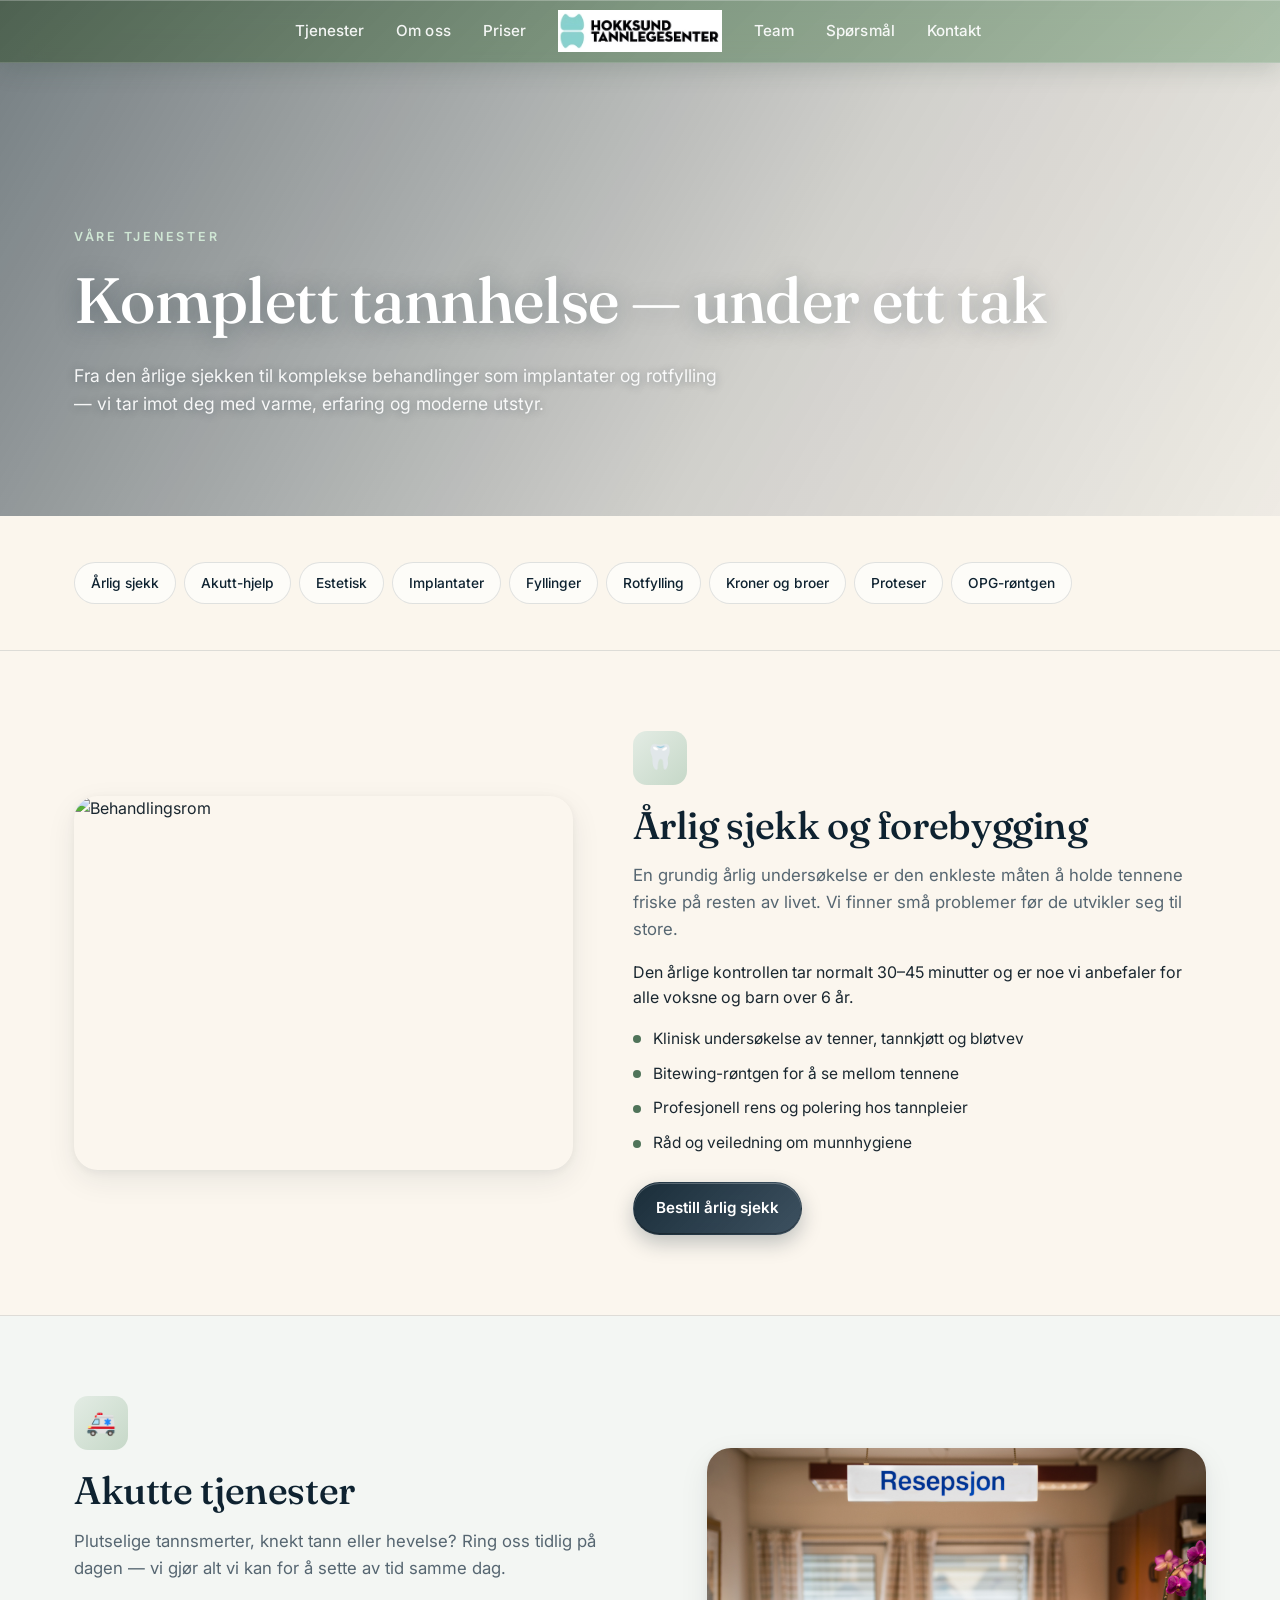
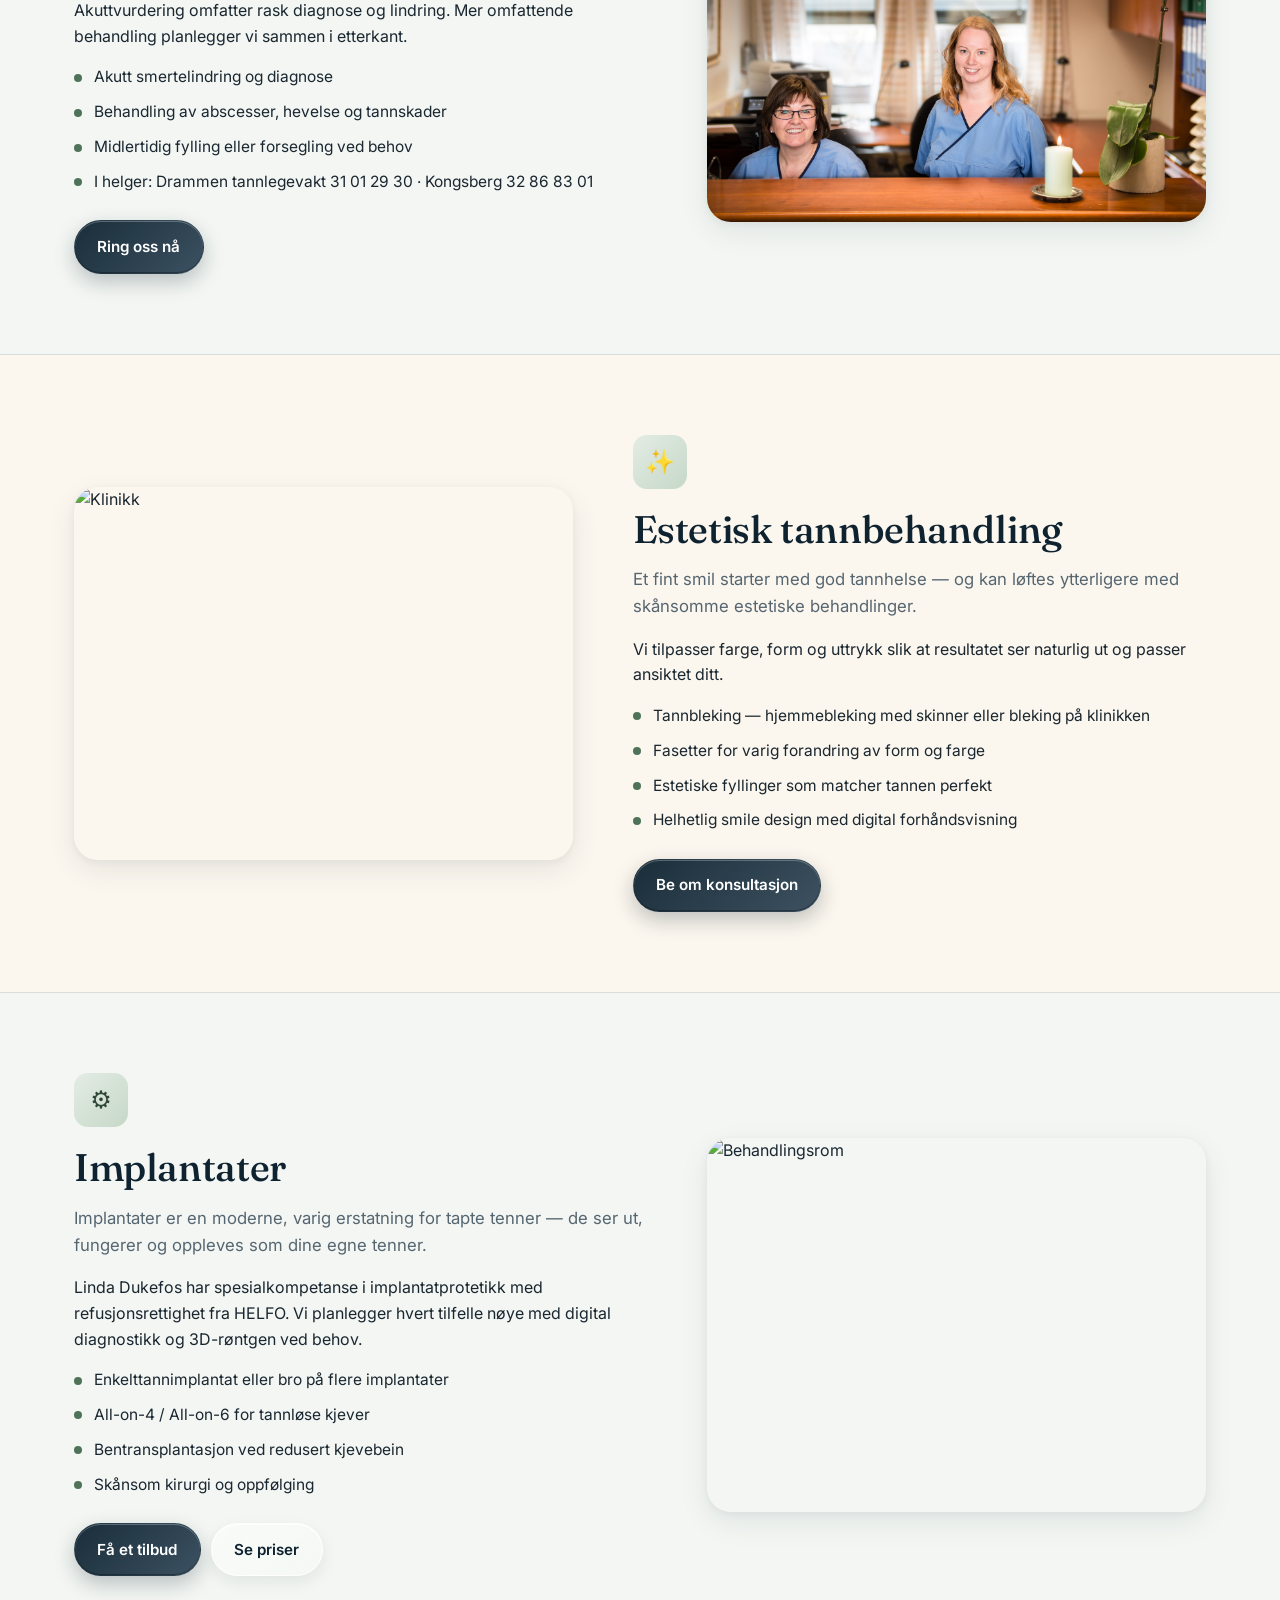
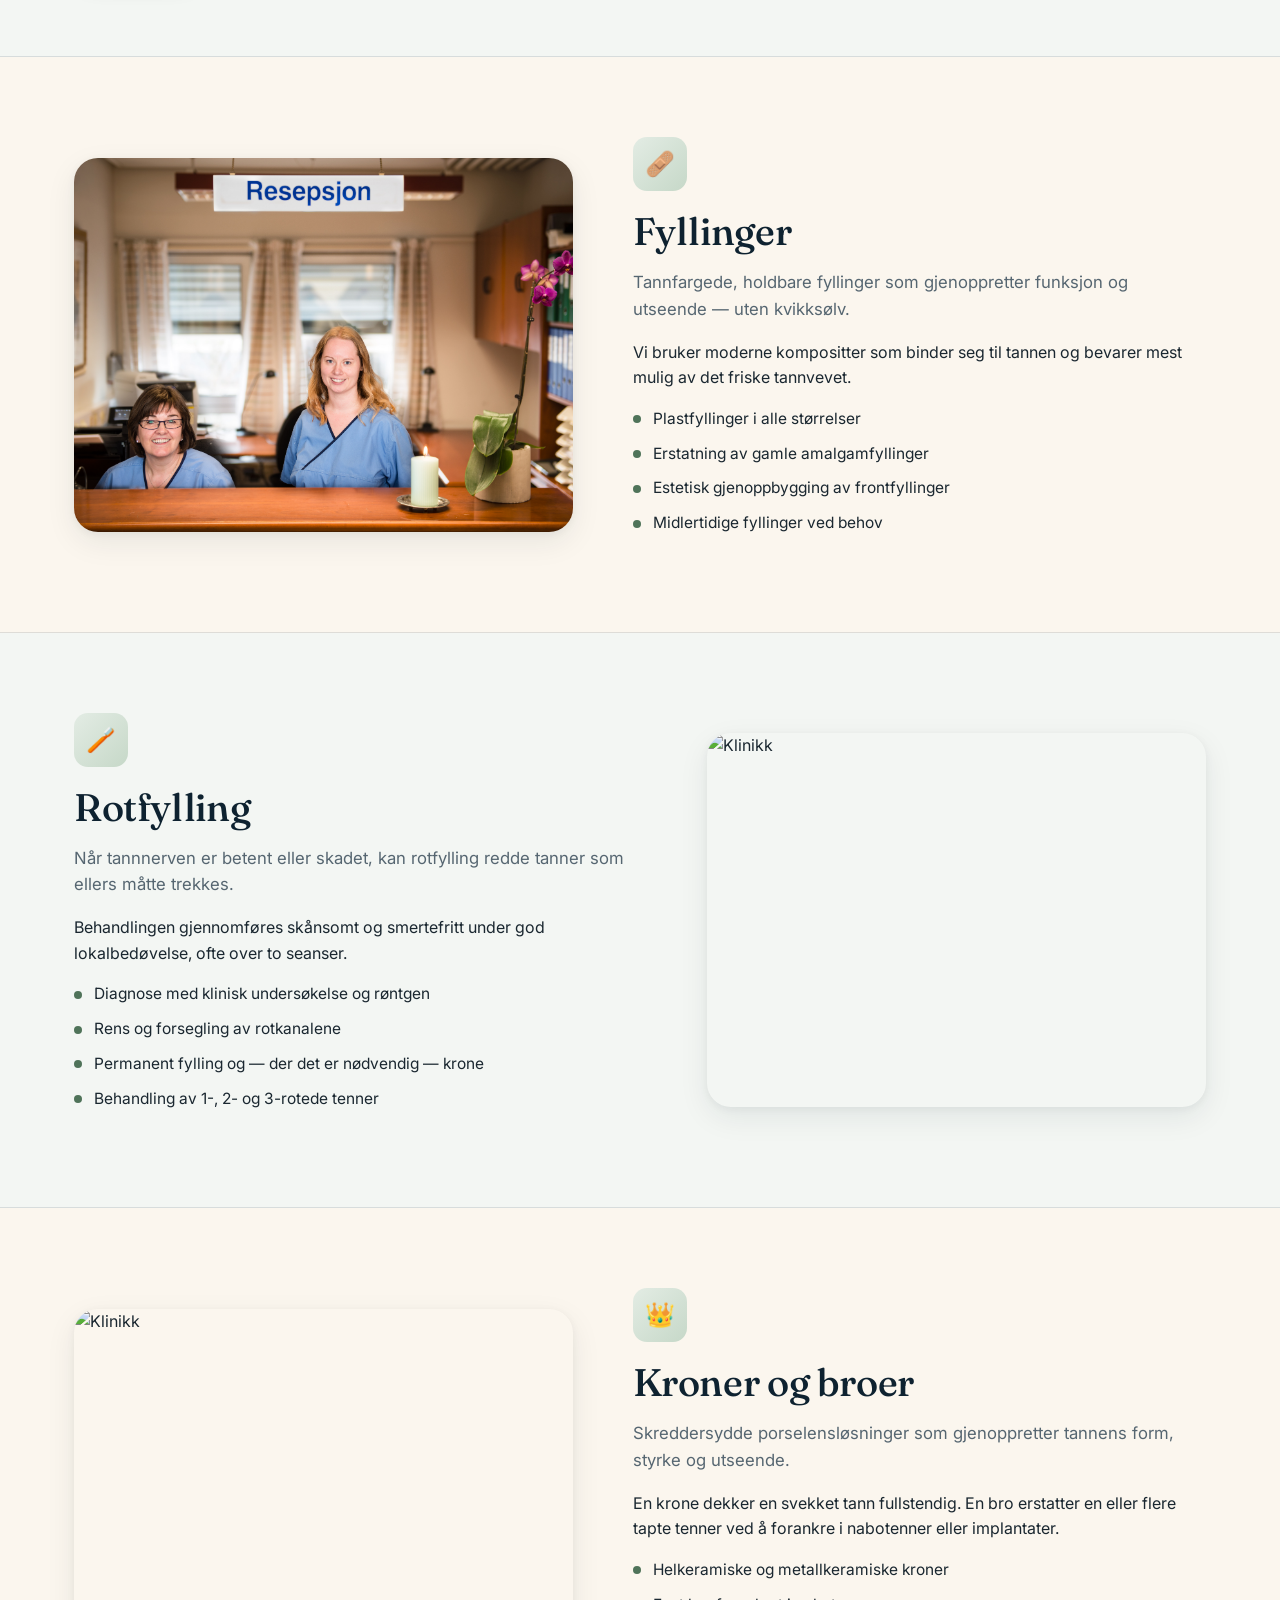
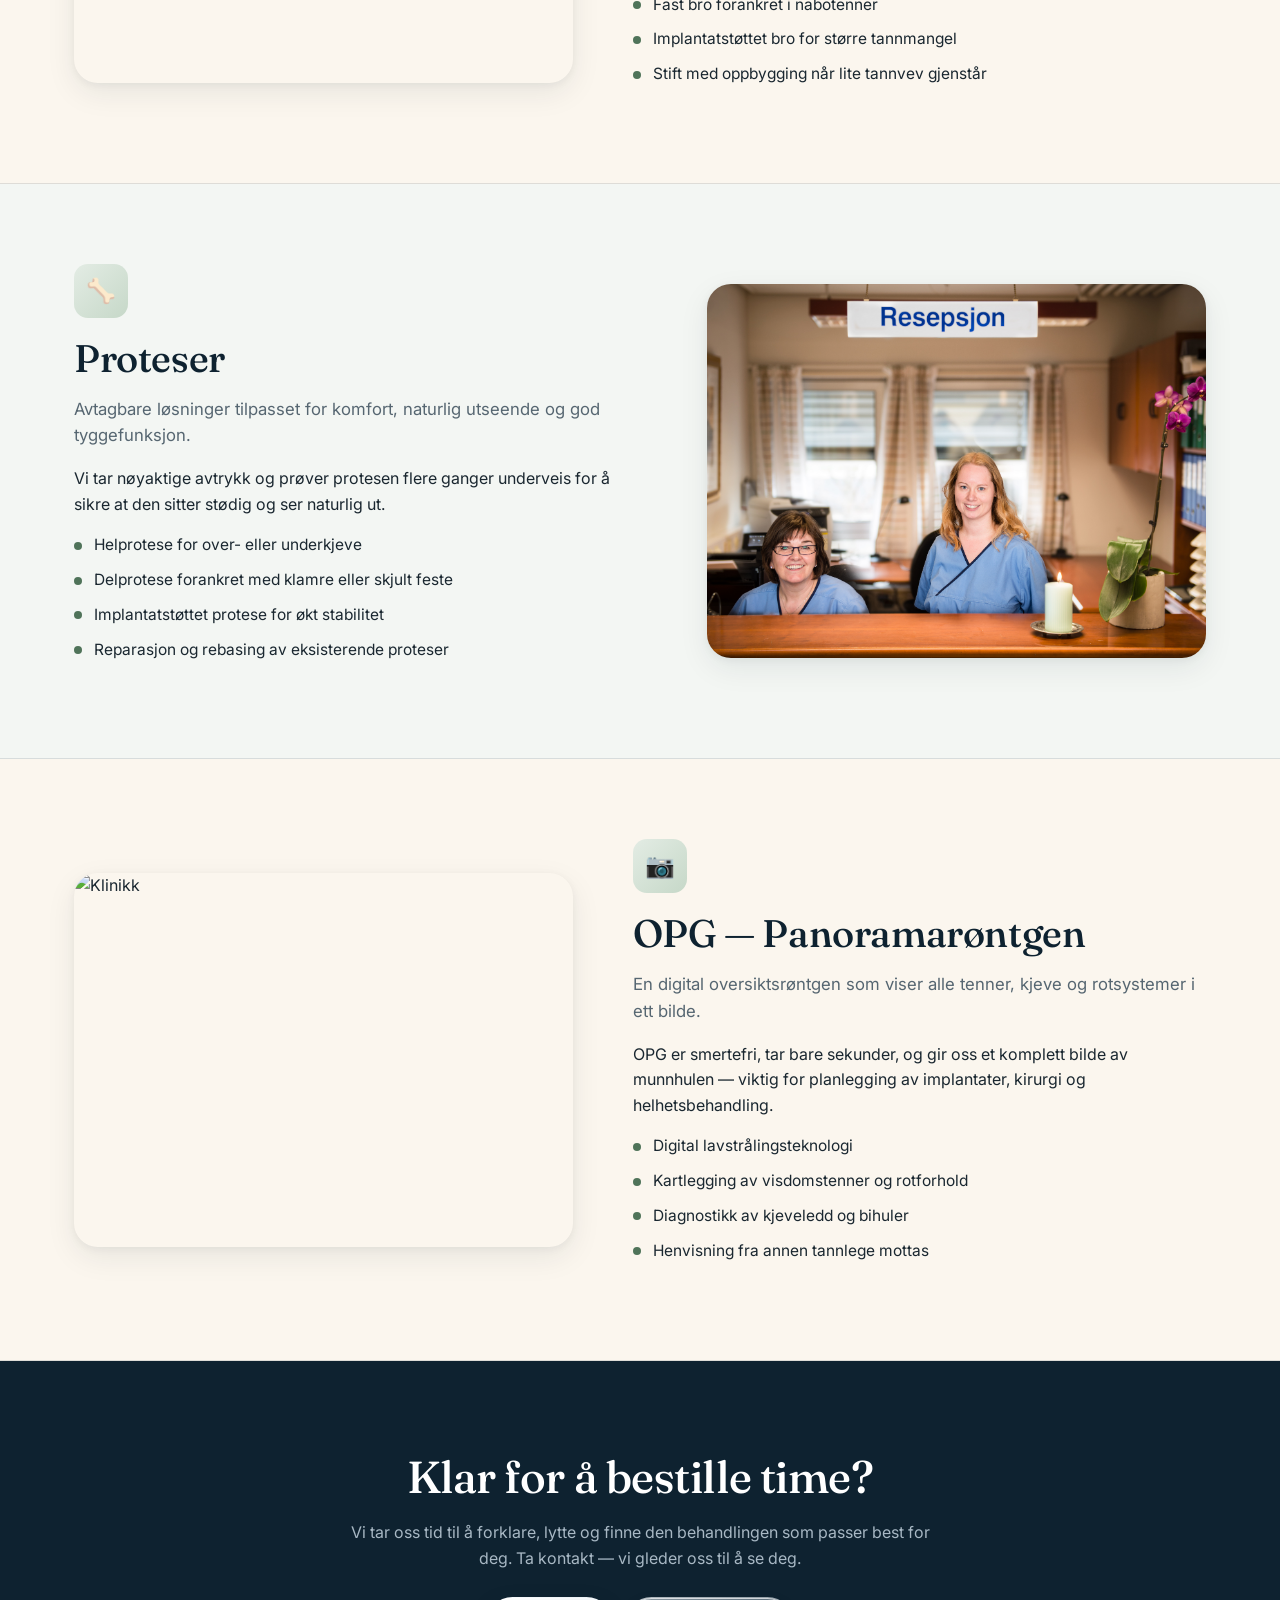
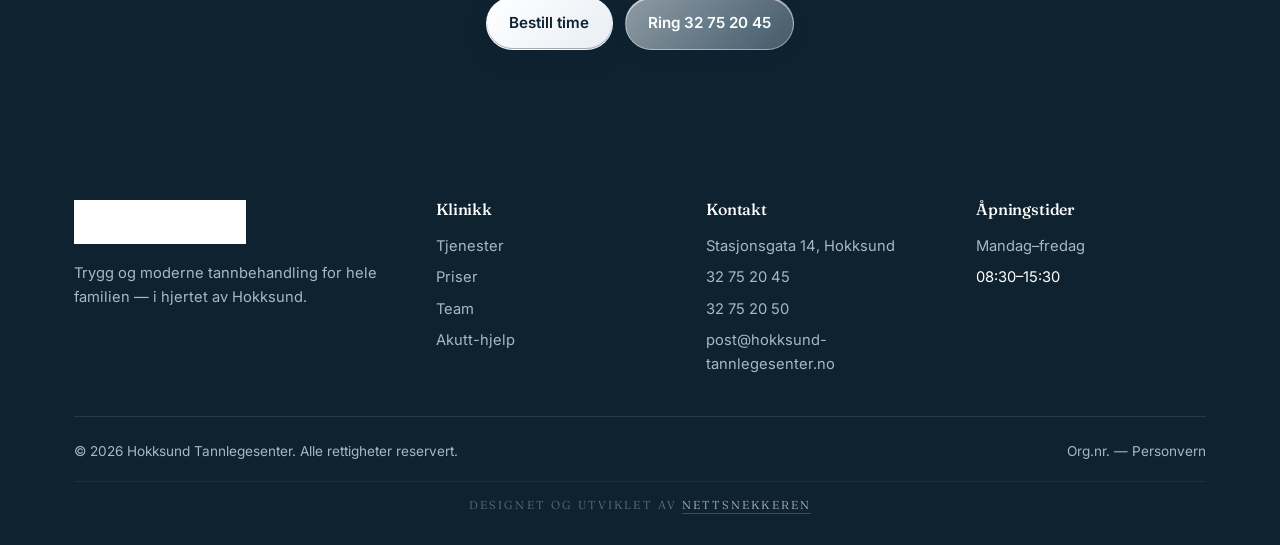
==== commit d887d123: "content(footer): fjern 'Lørdag & søndag stengt'-linje" ====
--- a/tjenester.html
+++ b/tjenester.html
@@ -1,427 +1,584 @@
 <!doctype html>
 <html lang="nb">
+
 <head>
-<meta charset="utf-8" />
-<meta name="viewport" content="width=device-width,initial-scale=1" />
-<title>Tjenester — Hokksund Tannlegesenter</title>
-<meta name="description" content="Komplett oversikt over behandlingene vi tilbyr ved Hokksund Tannlegesenter — fra årlig sjekk til implantater, kroner, rotfylling og estetisk tannbehandling." />
-<link rel="preconnect" href="https://fonts.googleapis.com">
-<link rel="preconnect" href="https://fonts.gstatic.com" crossorigin>
-<link href="https://fonts.googleapis.com/css2?family=Fraunces:ital,opsz,wght@0,9..144,400;0,9..144,500;0,9..144,600;0,9..144,700;1,9..144,400&family=Inter:wght@300;400;500;600;700&display=swap" rel="stylesheet">
-<link rel="stylesheet" href="styles.css">
-<style>
-  /* Service detail layout */
-  .svc-hero{
-    position:relative;overflow:hidden;
-    padding:160px 0 80px;
-    background:
-      linear-gradient(120deg,rgba(14,34,48,.55) 0%,rgba(14,34,48,.18) 60%,rgba(14,34,48,.05) 100%),
-      url('bilder/banner_6713deb769e14543a061e02df0a4b78c.jpg') center/cover no-repeat;
-    color:#fff;
-  }
-  .svc-hero h1{color:#fff;font-size:clamp(2.4rem,5vw,4rem);text-shadow:0 2px 24px rgba(14,34,48,.35)}
-  .svc-hero p{color:rgba(255,255,255,.92);max-width:60ch;font-size:1.1rem;text-shadow:0 1px 8px rgba(14,34,48,.35)}
-  .svc-hero .eyebrow{color:#cfe6d4}
-
-  .svc-toc{
-    background:var(--cream);
-    padding:40px 0;
-    border-bottom:1px solid var(--line);
-    position:sticky;top:90px;z-index:10;
-    -webkit-backdrop-filter:saturate(160%) blur(12px);
-    backdrop-filter:saturate(160%) blur(12px);
-    background:rgba(251,246,238,.85);
-  }
-  .svc-toc-list{display:flex;gap:8px;overflow-x:auto;scrollbar-width:none;padding:6px 0}
-  .svc-toc-list::-webkit-scrollbar{display:none}
-  .svc-toc-list a{
-    flex-shrink:0;
-    padding:.55rem 1rem;border-radius:999px;
-    font-size:.86rem;font-weight:500;color:var(--navy);
-    background:rgba(255,255,255,.6);
-    border:1px solid var(--line);
-    transition:background .2s,color .2s;
-  }
-  .svc-toc-list a:hover{background:var(--sage-600);color:#fff;text-decoration:none;border-color:var(--sage-600)}
-
-  .svc-block{
-    padding:80px 0;
-    border-bottom:1px solid var(--line);
-  }
-  .svc-block:nth-child(odd){background:var(--cream)}
-  .svc-block:nth-child(even){background:var(--sage-50)}
-  .svc-block:last-child{border-bottom:0}
-  .svc-grid{
-    display:grid;grid-template-columns:1fr 1.15fr;gap:60px;align-items:center;
-  }
-  .svc-block:nth-child(even) .svc-grid{grid-template-columns:1.15fr 1fr}
-  .svc-block:nth-child(even) .svc-img{order:2}
-  .svc-img{
-    border-radius:24px;overflow:hidden;
-    box-shadow:var(--shadow);
-    aspect-ratio:4/3;
-  }
-  .svc-img img{width:100%;height:100%;object-fit:cover;display:block}
-  .svc-text .ico{
-    display:inline-grid;place-items:center;
-    width:54px;height:54px;border-radius:14px;
-    background:linear-gradient(135deg,var(--sage-100),var(--sage-200));
-    color:var(--sage-800);font-size:1.5rem;
-    margin-bottom:18px;
-  }
-  .svc-text h2{font-size:clamp(1.8rem,3vw,2.4rem);margin-bottom:.4em}
-  .svc-text .lead{font-size:1.05rem;color:var(--muted);margin-bottom:1em}
-  .svc-text ul{list-style:none;padding:0;margin:1em 0;display:grid;gap:10px}
-  .svc-text li{display:flex;gap:12px;align-items:flex-start;color:var(--text);font-size:.97rem}
-  .svc-text li::before{
-    content:"";flex-shrink:0;
-    width:8px;height:8px;border-radius:50%;
-    background:var(--sage-600);margin-top:.55em;
-  }
-  .svc-cta{margin-top:1.6em;display:flex;gap:10px;flex-wrap:wrap}
-
-  .svc-final{
-    background:var(--navy);color:#dbe4ec;
-    padding:90px 0;text-align:center;
-  }
-  .svc-final h2{color:#fff}
-  .svc-final p{color:#a8b8c4;max-width:60ch;margin:0 auto 1.6em}
-  .svc-final .btn-primary{background:linear-gradient(135deg,#fff,#e7eef4);color:var(--navy)}
-  .svc-final .btn-primary:hover{background:#fff;color:var(--navy)}
-
-  @media(max-width:900px){
-    .svc-grid,.svc-block:nth-child(even) .svc-grid{grid-template-columns:1fr;gap:32px}
-    .svc-block:nth-child(even) .svc-img{order:0}
-    .svc-toc{top:78px}
-  }
-</style>
+  <meta charset="utf-8" />
+  <meta name="viewport" content="width=device-width,initial-scale=1" />
+  <title>Tjenester — Hokksund Tannlegesenter</title>
+  <meta name="description"
+    content="Komplett oversikt over behandlingene vi tilbyr ved Hokksund Tannlegesenter — fra årlig sjekk til implantater, kroner, rotfylling og estetisk tannbehandling." />
+  <link rel="preconnect" href="https://fonts.googleapis.com">
+  <link rel="preconnect" href="https://fonts.gstatic.com" crossorigin>
+  <link
+    href="https://fonts.googleapis.com/css2?family=Fraunces:ital,opsz,wght@0,9..144,400;0,9..144,500;0,9..144,600;0,9..144,700;1,9..144,400&family=Inter:wght@300;400;500;600;700&display=swap"
+    rel="stylesheet">
+  <link rel="stylesheet" href="styles.css">
+  <style>
+    /* Service detail layout */
+    .svc-hero {
+      position: relative;
+      overflow: hidden;
+      padding: 160px 0 80px;
+      background:
+        linear-gradient(120deg, rgba(14, 34, 48, .55) 0%, rgba(14, 34, 48, .18) 60%, rgba(14, 34, 48, .05) 100%),
+        url('bilder/banner_6713deb769e14543a061e02df0a4b78c.jpg') center/cover no-repeat;
+      color: #fff;
+    }
+
+    .svc-hero h1 {
+      color: #fff;
+      font-size: clamp(2.4rem, 5vw, 4rem);
+      text-shadow: 0 2px 24px rgba(14, 34, 48, .35)
+    }
+
+    .svc-hero p {
+      color: rgba(255, 255, 255, .92);
+      max-width: 60ch;
+      font-size: 1.1rem;
+      text-shadow: 0 1px 8px rgba(14, 34, 48, .35)
+    }
+
+    .svc-hero .eyebrow {
+      color: #cfe6d4
+    }
+
+    .svc-toc {
+      background: var(--cream);
+      padding: 40px 0;
+      border-bottom: 1px solid var(--line);
+      position: sticky;
+      top: 90px;
+      z-index: 10;
+      -webkit-backdrop-filter: saturate(160%) blur(12px);
+      backdrop-filter: saturate(160%) blur(12px);
+      background: rgba(251, 246, 238, .85);
+    }
+
+    .svc-toc-list {
+      display: flex;
+      gap: 8px;
+      overflow-x: auto;
+      scrollbar-width: none;
+      padding: 6px 0
+    }
+
+    .svc-toc-list::-webkit-scrollbar {
+      display: none
+    }
+
+    .svc-toc-list a {
+      flex-shrink: 0;
+      padding: .55rem 1rem;
+      border-radius: 999px;
+      font-size: .86rem;
+      font-weight: 500;
+      color: var(--navy);
+      background: rgba(255, 255, 255, .6);
+      border: 1px solid var(--line);
+      transition: background .2s, color .2s;
+    }
+
+    .svc-toc-list a:hover {
+      background: var(--sage-600);
+      color: #fff;
+      text-decoration: none;
+      border-color: var(--sage-600)
+    }
+
+    .svc-block {
+      padding: 80px 0;
+      border-bottom: 1px solid var(--line);
+    }
+
+    .svc-block:nth-child(odd) {
+      background: var(--cream)
+    }
+
+    .svc-block:nth-child(even) {
+      background: var(--sage-50)
+    }
+
+    .svc-block:last-child {
+      border-bottom: 0
+    }
+
+    .svc-grid {
+      display: grid;
+      grid-template-columns: 1fr 1.15fr;
+      gap: 60px;
+      align-items: center;
+    }
+
+    .svc-block:nth-child(even) .svc-grid {
+      grid-template-columns: 1.15fr 1fr
+    }
+
+    .svc-block:nth-child(even) .svc-img {
+      order: 2
+    }
+
+    .svc-img {
+      border-radius: 24px;
+      overflow: hidden;
+      box-shadow: var(--shadow);
+      aspect-ratio: 4/3;
+    }
+
+    .svc-img img {
+      width: 100%;
+      height: 100%;
+      object-fit: cover;
+      display: block
+    }
+
+    .svc-text .ico {
+      display: inline-grid;
+      place-items: center;
+      width: 54px;
+      height: 54px;
+      border-radius: 14px;
+      background: linear-gradient(135deg, var(--sage-100), var(--sage-200));
+      color: var(--sage-800);
+      font-size: 1.5rem;
+      margin-bottom: 18px;
+    }
+
+    .svc-text h2 {
+      font-size: clamp(1.8rem, 3vw, 2.4rem);
+      margin-bottom: .4em
+    }
+
+    .svc-text .lead {
+      font-size: 1.05rem;
+      color: var(--muted);
+      margin-bottom: 1em
+    }
+
+    .svc-text ul {
+      list-style: none;
+      padding: 0;
+      margin: 1em 0;
+      display: grid;
+      gap: 10px
+    }
+
+    .svc-text li {
+      display: flex;
+      gap: 12px;
+      align-items: flex-start;
+      color: var(--text);
+      font-size: .97rem
+    }
+
+    .svc-text li::before {
+      content: "";
+      flex-shrink: 0;
+      width: 8px;
+      height: 8px;
+      border-radius: 50%;
+      background: var(--sage-600);
+      margin-top: .55em;
+    }
+
+    .svc-cta {
+      margin-top: 1.6em;
+      display: flex;
+      gap: 10px;
+      flex-wrap: wrap
+    }
+
+    .svc-final {
+      background: var(--navy);
+      color: #dbe4ec;
+      padding: 90px 0;
+      text-align: center;
+    }
+
+    .svc-final h2 {
+      color: #fff
+    }
+
+    .svc-final p {
+      color: #a8b8c4;
+      max-width: 60ch;
+      margin: 0 auto 1.6em
+    }
+
+    .svc-final .btn-primary {
+      background: linear-gradient(135deg, #fff, #e7eef4);
+      color: var(--navy)
+    }
+
+    .svc-final .btn-primary:hover {
+      background: #fff;
+      color: var(--navy)
+    }
+
+    @media(max-width:900px) {
+
+      .svc-grid,
+      .svc-block:nth-child(even) .svc-grid {
+        grid-template-columns: 1fr;
+        gap: 32px
+      }
+
+      .svc-block:nth-child(even) .svc-img {
+        order: 0
+      }
+
+      .svc-toc {
+        top: 78px
+      }
+    }
+  </style>
 </head>
+
 <body>
 
-<header class="site">
-  <div class="wrap nav nav-split">
-    <nav class="menu menu-left" id="menu-left">
-      <a href="tjenester.html" class="active">Tjenester</a>
-      <a href="index.html#om">Om oss</a>
-      <a href="index.html#priser">Priser</a>
+  <header class="site">
+    <div class="wrap nav nav-split">
+      <nav class="menu menu-left" id="menu-left">
+        <a href="tjenester.html" class="active">Tjenester</a>
+        <a href="index.html#om">Om oss</a>
+        <a href="index.html#priser">Priser</a>
+      </nav>
+      <a href="index.html" class="brand" aria-label="Hokksund Tannlegesenter">
+        <img src="bilder/Logo-071015_redigert.avif" alt="Hokksund Tannlegesenter" class="brand-logo" />
+      </a>
+      <nav class="menu menu-right" id="menu-right">
+        <a href="index.html#team">Team</a>
+        <a href="index.html#faq">Spørsmål</a>
+        <a href="index.html#kontakt">Kontakt</a>
+      </nav>
+      <button class="menu-toggle" aria-label="Meny"
+        onclick="document.querySelectorAll('.menu').forEach(m=>m.classList.toggle('open'))">≡</button>
+    </div>
+  </header>
+
+  <main>
+
+    <!-- HERO -->
+    <section class="svc-hero">
+      <div class="wrap">
+        <span class="eyebrow">Våre tjenester</span>
+        <h1>Komplett tannhelse — under ett tak</h1>
+        <p>Fra den årlige sjekken til komplekse behandlinger som implantater og rotfylling — vi tar imot deg med varme,
+          erfaring og moderne utstyr.</p>
+      </div>
+    </section>
+
+    <!-- TOC -->
+    <nav class="svc-toc" aria-label="Hopp til tjeneste">
+      <div class="wrap">
+        <div class="svc-toc-list">
+          <a href="#sjekk">Årlig sjekk</a>
+          <a href="#akutt">Akutt-hjelp</a>
+          <a href="#estetisk">Estetisk</a>
+          <a href="#implantater">Implantater</a>
+          <a href="#fyllinger">Fyllinger</a>
+          <a href="#rotfylling">Rotfylling</a>
+          <a href="#kroner">Kroner og broer</a>
+          <a href="#proteser">Proteser</a>
+          <a href="#opg">OPG-røntgen</a>
+        </div>
+      </div>
     </nav>
-    <a href="index.html" class="brand" aria-label="Hokksund Tannlegesenter">
-      <img src="bilder/Logo-071015_redigert.avif" alt="Hokksund Tannlegesenter" class="brand-logo" />
-    </a>
-    <nav class="menu menu-right" id="menu-right">
-      <a href="index.html#team">Team</a>
-      <a href="index.html#faq">Spørsmål</a>
-      <a href="index.html#kontakt">Kontakt</a>
-    </nav>
-    <button class="menu-toggle" aria-label="Meny" onclick="document.querySelectorAll('.menu').forEach(m=>m.classList.toggle('open'))">≡</button>
-  </div>
-</header>
-
-<main>
-
-<!-- HERO -->
-<section class="svc-hero">
-  <div class="wrap">
-    <span class="eyebrow">Våre tjenester</span>
-    <h1>Komplett tannhelse — under ett tak</h1>
-    <p>Fra den årlige sjekken til komplekse behandlinger som implantater og rotfylling — vi tar imot deg med varme, erfaring og moderne utstyr.</p>
-  </div>
-</section>
-
-<!-- TOC -->
-<nav class="svc-toc" aria-label="Hopp til tjeneste">
-  <div class="wrap">
-    <div class="svc-toc-list">
-      <a href="#sjekk">Årlig sjekk</a>
-      <a href="#akutt">Akutt-hjelp</a>
-      <a href="#estetisk">Estetisk</a>
-      <a href="#implantater">Implantater</a>
-      <a href="#fyllinger">Fyllinger</a>
-      <a href="#rotfylling">Rotfylling</a>
-      <a href="#kroner">Kroner og broer</a>
-      <a href="#proteser">Proteser</a>
-      <a href="#opg">OPG-røntgen</a>
+
+    <!-- SJEKK -->
+    <section class="svc-block" id="sjekk">
+      <div class="wrap svc-grid">
+        <div class="svc-img"><img src="bilder/_TAB3661-Edit.jpg" alt="Behandlingsrom" loading="lazy" /></div>
+        <div class="svc-text">
+          <div class="ico">🦷</div>
+          <h2>Årlig sjekk og forebygging</h2>
+          <p class="lead">En grundig årlig undersøkelse er den enkleste måten å holde tennene friske på resten av livet.
+            Vi finner små problemer før de utvikler seg til store.</p>
+          <p>Den årlige kontrollen tar normalt 30–45 minutter og er noe vi anbefaler for alle voksne og barn over 6 år.
+          </p>
+          <ul>
+            <li>Klinisk undersøkelse av tenner, tannkjøtt og bløtvev</li>
+            <li>Bitewing-røntgen for å se mellom tennene</li>
+            <li>Profesjonell rens og polering hos tannpleier</li>
+            <li>Råd og veiledning om munnhygiene</li>
+          </ul>
+          <div class="svc-cta">
+            <a href="index.html#bestill" class="btn btn-primary">Bestill årlig sjekk</a>
+          </div>
+        </div>
+      </div>
+    </section>
+
+    <!-- AKUTT -->
+    <section class="svc-block" id="akutt">
+      <div class="wrap svc-grid">
+        <div class="svc-img"><img src="bilder/_TAB3708-Edit.jpg" alt="Venteområde" loading="lazy" /></div>
+        <div class="svc-text">
+          <div class="ico">🚑</div>
+          <h2>Akutte tjenester</h2>
+          <p class="lead">Plutselige tannsmerter, knekt tann eller hevelse? Ring oss tidlig på dagen — vi gjør alt vi
+            kan for å sette av tid samme dag.</p>
+          <p>Akuttvurdering omfatter rask diagnose og lindring. Mer omfattende behandling planlegger vi sammen i
+            etterkant.</p>
+          <ul>
+            <li>Akutt smertelindring og diagnose</li>
+            <li>Behandling av abscesser, hevelse og tannskader</li>
+            <li>Midlertidig fylling eller forsegling ved behov</li>
+            <li>I helger: Drammen tannlegevakt 31 01 29 30 · Kongsberg 32 86 83 01</li>
+          </ul>
+          <div class="svc-cta">
+            <a href="tel:+4732752045" class="btn btn-primary">Ring oss nå</a>
+          </div>
+        </div>
+      </div>
+    </section>
+
+    <!-- ESTETISK -->
+    <section class="svc-block" id="estetisk">
+      <div class="wrap svc-grid">
+        <div class="svc-img"><img src="bilder/banner_da9343d978b34caf89ab7053d67ffefe.jpg" alt="Klinikk"
+            loading="lazy" /></div>
+        <div class="svc-text">
+          <div class="ico">✨</div>
+          <h2>Estetisk tannbehandling</h2>
+          <p class="lead">Et fint smil starter med god tannhelse — og kan løftes ytterligere med skånsomme estetiske
+            behandlinger.</p>
+          <p>Vi tilpasser farge, form og uttrykk slik at resultatet ser naturlig ut og passer ansiktet ditt.</p>
+          <ul>
+            <li>Tannbleking — hjemmebleking med skinner eller bleking på klinikken</li>
+            <li>Fasetter for varig forandring av form og farge</li>
+            <li>Estetiske fyllinger som matcher tannen perfekt</li>
+            <li>Helhetlig smile design med digital forhåndsvisning</li>
+          </ul>
+          <div class="svc-cta">
+            <a href="index.html#bestill" class="btn btn-primary">Be om konsultasjon</a>
+          </div>
+        </div>
+      </div>
+    </section>
+
+    <!-- IMPLANTATER -->
+    <section class="svc-block" id="implantater">
+      <div class="wrap svc-grid">
+        <div class="svc-img"><img src="bilder/_TAB3661-Edit.jpg" alt="Behandlingsrom" loading="lazy" /></div>
+        <div class="svc-text">
+          <div class="ico">⚙️</div>
+          <h2>Implantater</h2>
+          <p class="lead">Implantater er en moderne, varig erstatning for tapte tenner — de ser ut, fungerer og oppleves
+            som dine egne tenner.</p>
+          <p>Linda Dukefos har spesialkompetanse i implantatprotetikk med refusjonsrettighet fra HELFO. Vi planlegger
+            hvert tilfelle nøye med digital diagnostikk og 3D-røntgen ved behov.</p>
+          <ul>
+            <li>Enkelttannimplantat eller bro på flere implantater</li>
+            <li>All-on-4 / All-on-6 for tannløse kjever</li>
+            <li>Bentransplantasjon ved redusert kjevebein</li>
+            <li>Skånsom kirurgi og oppfølging</li>
+          </ul>
+          <div class="svc-cta">
+            <a href="index.html#bestill" class="btn btn-primary">Få et tilbud</a>
+            <a href="index.html#priser" class="btn btn-ghost">Se priser</a>
+          </div>
+        </div>
+      </div>
+    </section>
+
+    <!-- FYLLINGER -->
+    <section class="svc-block" id="fyllinger">
+      <div class="wrap svc-grid">
+        <div class="svc-img"><img src="bilder/_TAB3708-Edit.jpg" alt="Behandlingsrom" loading="lazy" /></div>
+        <div class="svc-text">
+          <div class="ico">🩹</div>
+          <h2>Fyllinger</h2>
+          <p class="lead">Tannfargede, holdbare fyllinger som gjenoppretter funksjon og utseende — uten kvikksølv.</p>
+          <p>Vi bruker moderne kompositter som binder seg til tannen og bevarer mest mulig av det friske tannvevet.</p>
+          <ul>
+            <li>Plastfyllinger i alle størrelser</li>
+            <li>Erstatning av gamle amalgamfyllinger</li>
+            <li>Estetisk gjenoppbygging av frontfyllinger</li>
+            <li>Midlertidige fyllinger ved behov</li>
+          </ul>
+        </div>
+      </div>
+    </section>
+
+    <!-- ROTFYLLING -->
+    <section class="svc-block" id="rotfylling">
+      <div class="wrap svc-grid">
+        <div class="svc-img"><img src="bilder/banner_9b8ca8a51ea842fab5888bdf09978437.jpg" alt="Klinikk"
+            loading="lazy" /></div>
+        <div class="svc-text">
+          <div class="ico">🪥</div>
+          <h2>Rotfylling</h2>
+          <p class="lead">Når tannnerven er betent eller skadet, kan rotfylling redde tanner som ellers måtte trekkes.
+          </p>
+          <p>Behandlingen gjennomføres skånsomt og smertefritt under god lokalbedøvelse, ofte over to seanser.</p>
+          <ul>
+            <li>Diagnose med klinisk undersøkelse og røntgen</li>
+            <li>Rens og forsegling av rotkanalene</li>
+            <li>Permanent fylling og — der det er nødvendig — krone</li>
+            <li>Behandling av 1-, 2- og 3-rotede tenner</li>
+          </ul>
+        </div>
+      </div>
+    </section>
+
+    <!-- KRONER -->
+    <section class="svc-block" id="kroner">
+      <div class="wrap svc-grid">
+        <div class="svc-img"><img src="bilder/_TAB3661-Edit.jpg" alt="Klinikk" loading="lazy" /></div>
+        <div class="svc-text">
+          <div class="ico">👑</div>
+          <h2>Kroner og broer</h2>
+          <p class="lead">Skreddersydde porselensløsninger som gjenoppretter tannens form, styrke og utseende.</p>
+          <p>En krone dekker en svekket tann fullstendig. En bro erstatter en eller flere tapte tenner ved å forankre i
+            nabotenner eller implantater.</p>
+          <ul>
+            <li>Helkeramiske og metallkeramiske kroner</li>
+            <li>Fast bro forankret i nabotenner</li>
+            <li>Implantatstøttet bro for større tannmangel</li>
+            <li>Stift med oppbygging når lite tannvev gjenstår</li>
+          </ul>
+        </div>
+      </div>
+    </section>
+
+    <!-- PROTESER -->
+    <section class="svc-block" id="proteser">
+      <div class="wrap svc-grid">
+        <div class="svc-img"><img src="bilder/_TAB3708-Edit.jpg" alt="Klinikk" loading="lazy" /></div>
+        <div class="svc-text">
+          <div class="ico">🦴</div>
+          <h2>Proteser</h2>
+          <p class="lead">Avtagbare løsninger tilpasset for komfort, naturlig utseende og god tyggefunksjon.</p>
+          <p>Vi tar nøyaktige avtrykk og prøver protesen flere ganger underveis for å sikre at den sitter stødig og ser
+            naturlig ut.</p>
+          <ul>
+            <li>Helprotese for over- eller underkjeve</li>
+            <li>Delprotese forankret med klamre eller skjult feste</li>
+            <li>Implantatstøttet protese for økt stabilitet</li>
+            <li>Reparasjon og rebasing av eksisterende proteser</li>
+          </ul>
+        </div>
+      </div>
+    </section>
+
+    <!-- OPG -->
+    <section class="svc-block" id="opg">
+      <div class="wrap svc-grid">
+        <div class="svc-img"><img src="bilder/banner_da9343d978b34caf89ab7053d67ffefe.jpg" alt="Klinikk"
+            loading="lazy" /></div>
+        <div class="svc-text">
+          <div class="ico">📷</div>
+          <h2>OPG — Panoramarøntgen</h2>
+          <p class="lead">En digital oversiktsrøntgen som viser alle tenner, kjeve og rotsystemer i ett bilde.</p>
+          <p>OPG er smertefri, tar bare sekunder, og gir oss et komplett bilde av munnhulen — viktig for planlegging av
+            implantater, kirurgi og helhetsbehandling.</p>
+          <ul>
+            <li>Digital lavstrålingsteknologi</li>
+            <li>Kartlegging av visdomstenner og rotforhold</li>
+            <li>Diagnostikk av kjeveledd og bihuler</li>
+            <li>Henvisning fra annen tannlege mottas</li>
+          </ul>
+        </div>
+      </div>
+    </section>
+
+    <!-- CTA -->
+    <section class="svc-final">
+      <div class="wrap">
+        <h2>Klar for å bestille time?</h2>
+        <p>Vi tar oss tid til å forklare, lytte og finne den behandlingen som passer best for deg. Ta kontakt — vi
+          gleder oss til å se deg.</p>
+        <div style="display:flex;gap:12px;justify-content:center;flex-wrap:wrap">
+          <a href="index.html#bestill" class="btn btn-primary">Bestill time</a>
+          <a href="tel:+4732752045" class="btn btn-ghost" style="color:#fff;border-color:rgba(255,255,255,.4)">Ring 32
+            75 20 45</a>
+        </div>
+      </div>
+    </section>
+
+  </main>
+
+  <footer>
+    <div class="wrap">
+      <div class="footer-grid">
+        <div>
+          <div class="brand" style="color:#fff">
+            <img src="bilder/Logo-071015_redigert.avif" alt="Hokksund Tannlegesenter"
+              style="height:44px;width:auto;filter:brightness(0) invert(1)" />
+          </div>
+          <p style="margin-top:18px;max-width:36ch">Trygg og moderne tannbehandling for hele familien — i hjertet av
+            Hokksund.</p>
+        </div>
+        <div>
+          <h4>Klinikk</h4>
+          <ul>
+            <li><a href="tjenester.html">Tjenester</a></li>
+            <li><a href="index.html#priser">Priser</a></li>
+            <li><a href="index.html#team">Team</a></li>
+            <li><a href="index.html#akutt">Akutt-hjelp</a></li>
+          </ul>
+        </div>
+        <div>
+          <h4>Kontakt</h4>
+          <ul>
+            <li>Stasjonsgata 14, Hokksund</li>
+            <li><a href="tel:+4732752045">32 75 20 45</a></li>
+            <li><a href="tel:+4732752050">32 75 20 50</a></li>
+            <li><a href="mailto:post@hokksund-tannlegesenter.no">post@hokksund-tannlegesenter.no</a></li>
+          </ul>
+        </div>
+        <div>
+          <h4>Åpningstider</h4>
+          <ul>
+            <li>Mandag–fredag</li>
+            <li style="color:#fff">08:30–15:30</li>
+          </ul>
+        </div>
+      </div>
+      <div class="footer-bottom">
+        <span>© <span id="yr"></span> Hokksund Tannlegesenter. Alle rettigheter reservert.</span>
+        <span>Org.nr. — Personvern</span>
+      </div>
+      <div class="watermark">
+        <span>Designet og utviklet av <a href="#" rel="noopener">Nettsnekkeren</a></span>
+      </div>
     </div>
-  </div>
-</nav>
-
-<!-- SJEKK -->
-<section class="svc-block" id="sjekk">
-  <div class="wrap svc-grid">
-    <div class="svc-img"><img src="bilder/_TAB3661-Edit.jpg" alt="Behandlingsrom" loading="lazy" /></div>
-    <div class="svc-text">
-      <div class="ico">🦷</div>
-      <h2>Årlig sjekk og forebygging</h2>
-      <p class="lead">En grundig årlig undersøkelse er den enkleste måten å holde tennene friske på resten av livet. Vi finner små problemer før de utvikler seg til store.</p>
-      <p>Den årlige kontrollen tar normalt 30–45 minutter og er noe vi anbefaler for alle voksne og barn over 6 år.</p>
-      <ul>
-        <li>Klinisk undersøkelse av tenner, tannkjøtt og bløtvev</li>
-        <li>Bitewing-røntgen for å se mellom tennene</li>
-        <li>Profesjonell rens og polering hos tannpleier</li>
-        <li>Råd og veiledning om munnhygiene</li>
-      </ul>
-      <div class="svc-cta">
-        <a href="index.html#bestill" class="btn btn-primary">Bestill årlig sjekk</a>
-      </div>
-    </div>
-  </div>
-</section>
-
-<!-- AKUTT -->
-<section class="svc-block" id="akutt">
-  <div class="wrap svc-grid">
-    <div class="svc-img"><img src="bilder/_TAB3708-Edit.jpg" alt="Venteområde" loading="lazy" /></div>
-    <div class="svc-text">
-      <div class="ico">🚑</div>
-      <h2>Akutte tjenester</h2>
-      <p class="lead">Plutselige tannsmerter, knekt tann eller hevelse? Ring oss tidlig på dagen — vi gjør alt vi kan for å sette av tid samme dag.</p>
-      <p>Akuttvurdering omfatter rask diagnose og lindring. Mer omfattende behandling planlegger vi sammen i etterkant.</p>
-      <ul>
-        <li>Akutt smertelindring og diagnose</li>
-        <li>Behandling av abscesser, hevelse og tannskader</li>
-        <li>Midlertidig fylling eller forsegling ved behov</li>
-        <li>I helger: Drammen tannlegevakt 31 01 29 30 · Kongsberg 32 86 83 01</li>
-      </ul>
-      <div class="svc-cta">
-        <a href="tel:+4732752045" class="btn btn-primary">Ring oss nå</a>
-      </div>
-    </div>
-  </div>
-</section>
-
-<!-- ESTETISK -->
-<section class="svc-block" id="estetisk">
-  <div class="wrap svc-grid">
-    <div class="svc-img"><img src="bilder/banner_da9343d978b34caf89ab7053d67ffefe.jpg" alt="Klinikk" loading="lazy" /></div>
-    <div class="svc-text">
-      <div class="ico">✨</div>
-      <h2>Estetisk tannbehandling</h2>
-      <p class="lead">Et fint smil starter med god tannhelse — og kan løftes ytterligere med skånsomme estetiske behandlinger.</p>
-      <p>Vi tilpasser farge, form og uttrykk slik at resultatet ser naturlig ut og passer ansiktet ditt.</p>
-      <ul>
-        <li>Tannbleking — hjemmebleking med skinner eller bleking på klinikken</li>
-        <li>Fasetter for varig forandring av form og farge</li>
-        <li>Estetiske fyllinger som matcher tannen perfekt</li>
-        <li>Helhetlig smile design med digital forhåndsvisning</li>
-      </ul>
-      <div class="svc-cta">
-        <a href="index.html#bestill" class="btn btn-primary">Be om konsultasjon</a>
-      </div>
-    </div>
-  </div>
-</section>
-
-<!-- IMPLANTATER -->
-<section class="svc-block" id="implantater">
-  <div class="wrap svc-grid">
-    <div class="svc-img"><img src="bilder/_TAB3661-Edit.jpg" alt="Behandlingsrom" loading="lazy" /></div>
-    <div class="svc-text">
-      <div class="ico">⚙️</div>
-      <h2>Implantater</h2>
-      <p class="lead">Implantater er en moderne, varig erstatning for tapte tenner — de ser ut, fungerer og oppleves som dine egne tenner.</p>
-      <p>Linda Dukefos har spesialkompetanse i implantatprotetikk med refusjonsrettighet fra HELFO. Vi planlegger hvert tilfelle nøye med digital diagnostikk og 3D-røntgen ved behov.</p>
-      <ul>
-        <li>Enkelttannimplantat eller bro på flere implantater</li>
-        <li>All-on-4 / All-on-6 for tannløse kjever</li>
-        <li>Bentransplantasjon ved redusert kjevebein</li>
-        <li>Skånsom kirurgi og oppfølging</li>
-      </ul>
-      <div class="svc-cta">
-        <a href="index.html#bestill" class="btn btn-primary">Få et tilbud</a>
-        <a href="index.html#priser" class="btn btn-ghost">Se priser</a>
-      </div>
-    </div>
-  </div>
-</section>
-
-<!-- FYLLINGER -->
-<section class="svc-block" id="fyllinger">
-  <div class="wrap svc-grid">
-    <div class="svc-img"><img src="bilder/_TAB3708-Edit.jpg" alt="Behandlingsrom" loading="lazy" /></div>
-    <div class="svc-text">
-      <div class="ico">🩹</div>
-      <h2>Fyllinger</h2>
-      <p class="lead">Tannfargede, holdbare fyllinger som gjenoppretter funksjon og utseende — uten kvikksølv.</p>
-      <p>Vi bruker moderne kompositter som binder seg til tannen og bevarer mest mulig av det friske tannvevet.</p>
-      <ul>
-        <li>Plastfyllinger i alle størrelser</li>
-        <li>Erstatning av gamle amalgamfyllinger</li>
-        <li>Estetisk gjenoppbygging av frontfyllinger</li>
-        <li>Midlertidige fyllinger ved behov</li>
-      </ul>
-    </div>
-  </div>
-</section>
-
-<!-- ROTFYLLING -->
-<section class="svc-block" id="rotfylling">
-  <div class="wrap svc-grid">
-    <div class="svc-img"><img src="bilder/banner_9b8ca8a51ea842fab5888bdf09978437.jpg" alt="Klinikk" loading="lazy" /></div>
-    <div class="svc-text">
-      <div class="ico">🪥</div>
-      <h2>Rotfylling</h2>
-      <p class="lead">Når tannnerven er betent eller skadet, kan rotfylling redde tanner som ellers måtte trekkes.</p>
-      <p>Behandlingen gjennomføres skånsomt og smertefritt under god lokalbedøvelse, ofte over to seanser.</p>
-      <ul>
-        <li>Diagnose med klinisk undersøkelse og røntgen</li>
-        <li>Rens og forsegling av rotkanalene</li>
-        <li>Permanent fylling og — der det er nødvendig — krone</li>
-        <li>Behandling av 1-, 2- og 3-rotede tenner</li>
-      </ul>
-    </div>
-  </div>
-</section>
-
-<!-- KRONER -->
-<section class="svc-block" id="kroner">
-  <div class="wrap svc-grid">
-    <div class="svc-img"><img src="bilder/_TAB3661-Edit.jpg" alt="Klinikk" loading="lazy" /></div>
-    <div class="svc-text">
-      <div class="ico">👑</div>
-      <h2>Kroner og broer</h2>
-      <p class="lead">Skreddersydde porselensløsninger som gjenoppretter tannens form, styrke og utseende.</p>
-      <p>En krone dekker en svekket tann fullstendig. En bro erstatter en eller flere tapte tenner ved å forankre i nabotenner eller implantater.</p>
-      <ul>
-        <li>Helkeramiske og metallkeramiske kroner</li>
-        <li>Fast bro forankret i nabotenner</li>
-        <li>Implantatstøttet bro for større tannmangel</li>
-        <li>Stift med oppbygging når lite tannvev gjenstår</li>
-      </ul>
-    </div>
-  </div>
-</section>
-
-<!-- PROTESER -->
-<section class="svc-block" id="proteser">
-  <div class="wrap svc-grid">
-    <div class="svc-img"><img src="bilder/_TAB3708-Edit.jpg" alt="Klinikk" loading="lazy" /></div>
-    <div class="svc-text">
-      <div class="ico">🦴</div>
-      <h2>Proteser</h2>
-      <p class="lead">Avtagbare løsninger tilpasset for komfort, naturlig utseende og god tyggefunksjon.</p>
-      <p>Vi tar nøyaktige avtrykk og prøver protesen flere ganger underveis for å sikre at den sitter stødig og ser naturlig ut.</p>
-      <ul>
-        <li>Helprotese for over- eller underkjeve</li>
-        <li>Delprotese forankret med klamre eller skjult feste</li>
-        <li>Implantatstøttet protese for økt stabilitet</li>
-        <li>Reparasjon og rebasing av eksisterende proteser</li>
-      </ul>
-    </div>
-  </div>
-</section>
-
-<!-- OPG -->
-<section class="svc-block" id="opg">
-  <div class="wrap svc-grid">
-    <div class="svc-img"><img src="bilder/banner_da9343d978b34caf89ab7053d67ffefe.jpg" alt="Klinikk" loading="lazy" /></div>
-    <div class="svc-text">
-      <div class="ico">📷</div>
-      <h2>OPG — Panoramarøntgen</h2>
-      <p class="lead">En digital oversiktsrøntgen som viser alle tenner, kjeve og rotsystemer i ett bilde.</p>
-      <p>OPG er smertefri, tar bare sekunder, og gir oss et komplett bilde av munnhulen — viktig for planlegging av implantater, kirurgi og helhetsbehandling.</p>
-      <ul>
-        <li>Digital lavstrålingsteknologi</li>
-        <li>Kartlegging av visdomstenner og rotforhold</li>
-        <li>Diagnostikk av kjeveledd og bihuler</li>
-        <li>Henvisning fra annen tannlege mottas</li>
-      </ul>
-    </div>
-  </div>
-</section>
-
-<!-- CTA -->
-<section class="svc-final">
-  <div class="wrap">
-    <h2>Klar for å bestille time?</h2>
-    <p>Vi tar oss tid til å forklare, lytte og finne den behandlingen som passer best for deg. Ta kontakt — vi gleder oss til å se deg.</p>
-    <div style="display:flex;gap:12px;justify-content:center;flex-wrap:wrap">
-      <a href="index.html#bestill" class="btn btn-primary">Bestill time</a>
-      <a href="tel:+4732752045" class="btn btn-ghost" style="color:#fff;border-color:rgba(255,255,255,.4)">Ring 32 75 20 45</a>
-    </div>
-  </div>
-</section>
-
-</main>
-
-<footer>
-  <div class="wrap">
-    <div class="footer-grid">
-      <div>
-        <div class="brand" style="color:#fff">
-          <img src="bilder/Logo-071015_redigert.avif" alt="Hokksund Tannlegesenter" style="height:44px;width:auto;filter:brightness(0) invert(1)" />
-        </div>
-        <p style="margin-top:18px;max-width:36ch">Trygg og moderne tannbehandling for hele familien — i hjertet av Hokksund.</p>
-      </div>
-      <div>
-        <h4>Klinikk</h4>
-        <ul>
-          <li><a href="tjenester.html">Tjenester</a></li>
-          <li><a href="index.html#priser">Priser</a></li>
-          <li><a href="index.html#team">Team</a></li>
-          <li><a href="index.html#akutt">Akutt-hjelp</a></li>
-        </ul>
-      </div>
-      <div>
-        <h4>Kontakt</h4>
-        <ul>
-          <li>Stasjonsgata 14, Hokksund</li>
-          <li><a href="tel:+4732752045">32 75 20 45</a></li>
-          <li><a href="tel:+4732752050">32 75 20 50</a></li>
-          <li><a href="mailto:post@hokksund-tannlegesenter.no">post@hokksund-tannlegesenter.no</a></li>
-        </ul>
-      </div>
-      <div>
-        <h4>Åpningstider</h4>
-        <ul>
-          <li>Mandag–fredag</li>
-          <li style="color:#fff">08:30–15:30</li>
-          <li>Lørdag &amp; søndag stengt</li>
-        </ul>
-      </div>
-    </div>
-    <div class="footer-bottom">
-      <span>© <span id="yr"></span> Hokksund Tannlegesenter. Alle rettigheter reservert.</span>
-      <span>Org.nr. — Personvern</span>
-    </div>
-    <div class="watermark">
-      <span>Designet og utviklet av <a href="#" rel="noopener">Nettsnekkeren</a></span>
-    </div>
-  </div>
-</footer>
-
-<script>
-  document.getElementById('yr').textContent = new Date().getFullYear();
-  document.querySelectorAll('.menu a').forEach(a=>a.addEventListener('click',()=>document.querySelectorAll('.menu').forEach(m=>m.classList.remove('open'))));
-  // Open status pill
-  (function(){
-    const el = document.getElementById('open-status');
-    if(!el) return;
-    const label = el.querySelector('.label');
-    const days = ['søndag','mandag','tirsdag','onsdag','torsdag','fredag','lørdag'];
-    const OPEN_H = 8, OPEN_M = 30, CLOSE_H = 15, CLOSE_M = 30;
-    const fmt = (h,m) => String(h).padStart(2,'0')+':'+String(m).padStart(2,'0');
-    function compute(){
-      const now = new Date();
-      const d = now.getDay();
-      const mins = now.getHours()*60 + now.getMinutes();
-      const openMins = OPEN_H*60+OPEN_M, closeMins = CLOSE_H*60+CLOSE_M;
-      const isWeekday = d>=1 && d<=5;
-      if(isWeekday && mins>=openMins && mins<closeMins){
-        el.classList.remove('closed');
-        label.textContent = 'Åpent nå · stenger '+fmt(CLOSE_H,CLOSE_M);
-        return;
+  </footer>
+
+  <script>
+    document.getElementById('yr').textContent = new Date().getFullYear();
+    document.querySelectorAll('.menu a').forEach(a => a.addEventListener('click', () => document.querySelectorAll('.menu').forEach(m => m.classList.remove('open'))));
+    // Open status pill
+    (function () {
+      const el = document.getElementById('open-status');
+      if (!el) return;
+      const label = el.querySelector('.label');
+      const days = ['søndag', 'mandag', 'tirsdag', 'onsdag', 'torsdag', 'fredag', 'lørdag'];
+      const OPEN_H = 8, OPEN_M = 30, CLOSE_H = 15, CLOSE_M = 30;
+      const fmt = (h, m) => String(h).padStart(2, '0') + ':' + String(m).padStart(2, '0');
+      function compute() {
+        const now = new Date();
+        const d = now.getDay();
+        const mins = now.getHours() * 60 + now.getMinutes();
+        const openMins = OPEN_H * 60 + OPEN_M, closeMins = CLOSE_H * 60 + CLOSE_M;
+        const isWeekday = d >= 1 && d <= 5;
+        if (isWeekday && mins >= openMins && mins < closeMins) {
+          el.classList.remove('closed');
+          label.textContent = 'Åpent nå · stenger ' + fmt(CLOSE_H, CLOSE_M);
+          return;
+        }
+        el.classList.add('closed');
+        let addDays = 0;
+        if (isWeekday && mins < openMins) { addDays = 0; }
+        else { addDays = 1; let nd = (d + 1) % 7; while (nd === 0 || nd === 6) { addDays++; nd = (nd + 1) % 7; } }
+        const next = new Date(now); next.setDate(now.getDate() + addDays);
+        const dayName = addDays === 0 ? 'i dag' : (addDays === 1 ? 'i morgen' : days[next.getDay()]);
+        label.textContent = 'Stengt · åpner ' + dayName + ' kl ' + fmt(OPEN_H, OPEN_M);
       }
-      el.classList.add('closed');
-      let addDays = 0;
-      if(isWeekday && mins<openMins){ addDays = 0; }
-      else { addDays = 1; let nd = (d+1)%7; while(nd===0 || nd===6){ addDays++; nd = (nd+1)%7; } }
-      const next = new Date(now); next.setDate(now.getDate()+addDays);
-      const dayName = addDays===0 ? 'i dag' : (addDays===1 ? 'i morgen' : days[next.getDay()]);
-      label.textContent = 'Stengt · åpner '+dayName+' kl '+fmt(OPEN_H,OPEN_M);
-    }
-    compute();
-    setInterval(compute, 60000);
-  })();
-</script>
+      compute();
+      setInterval(compute, 60000);
+    })();
+  </script>
 </body>
-</html>
+
+</html>
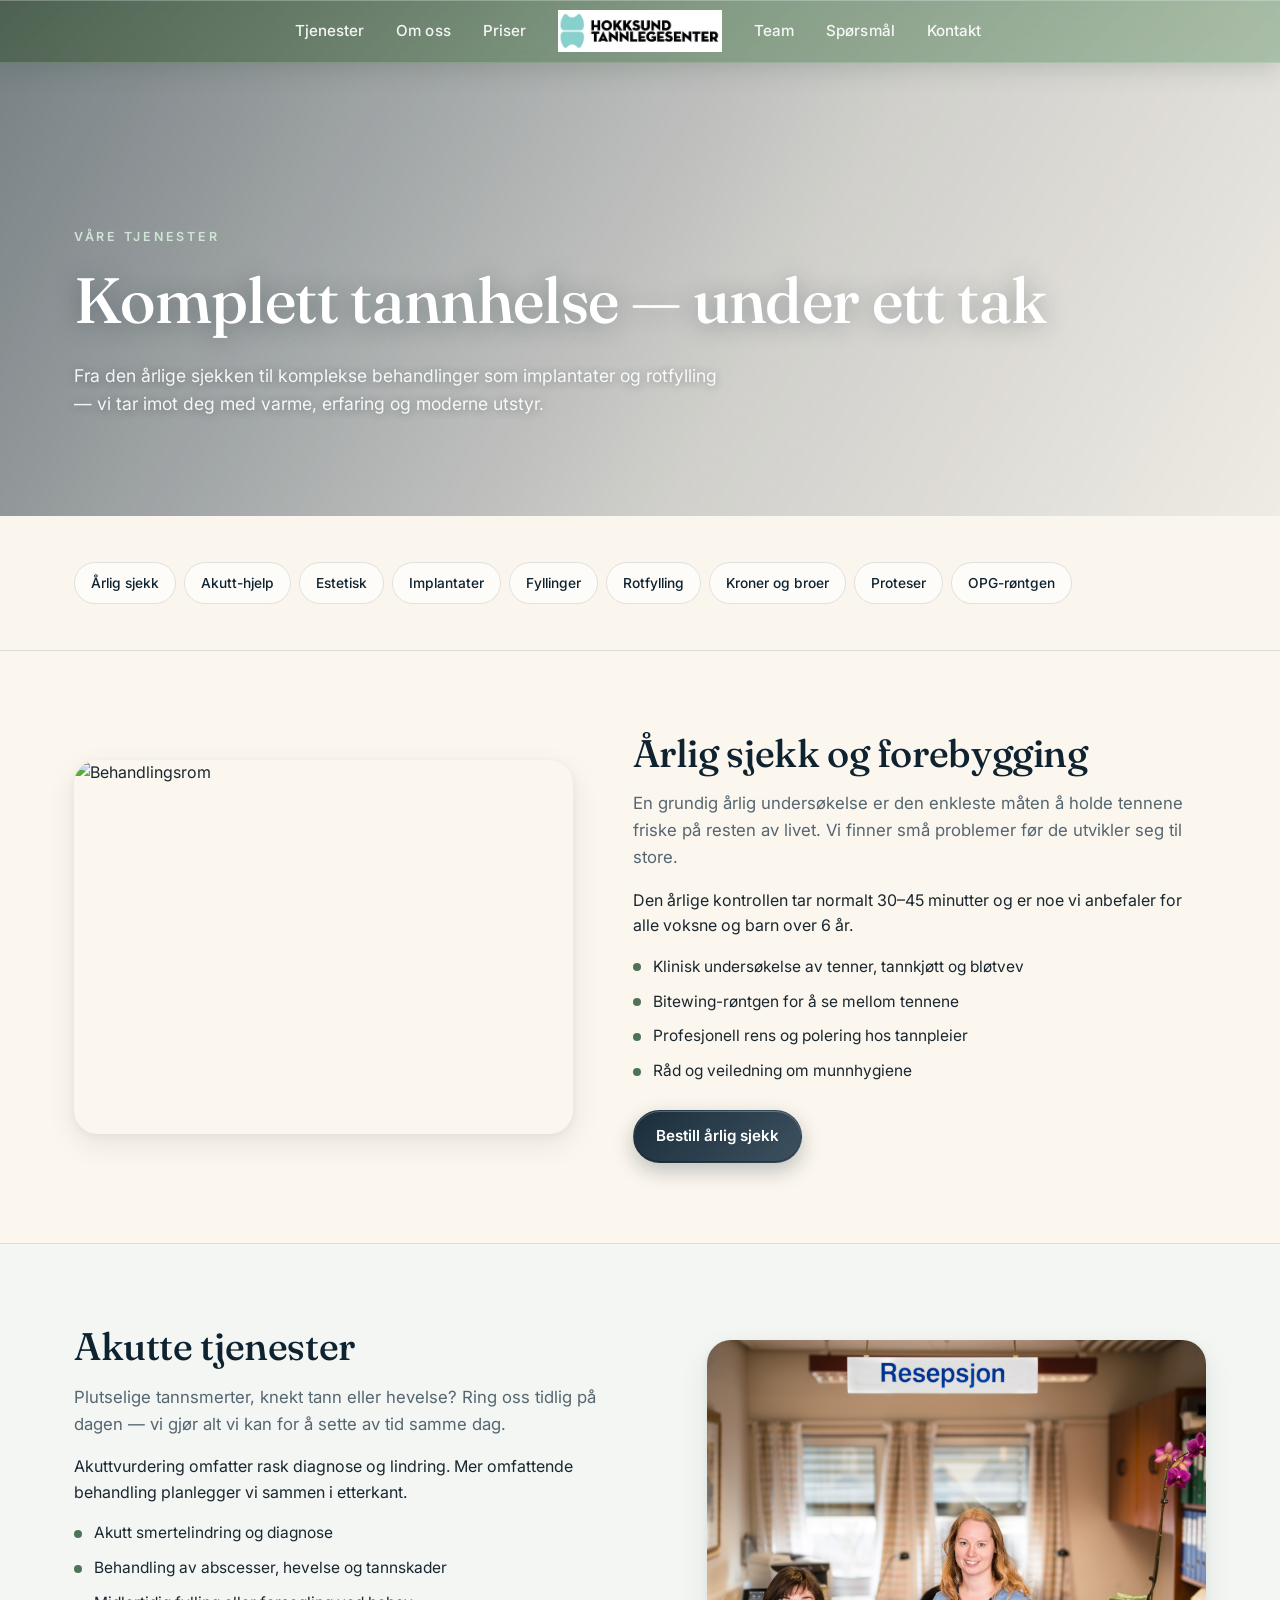
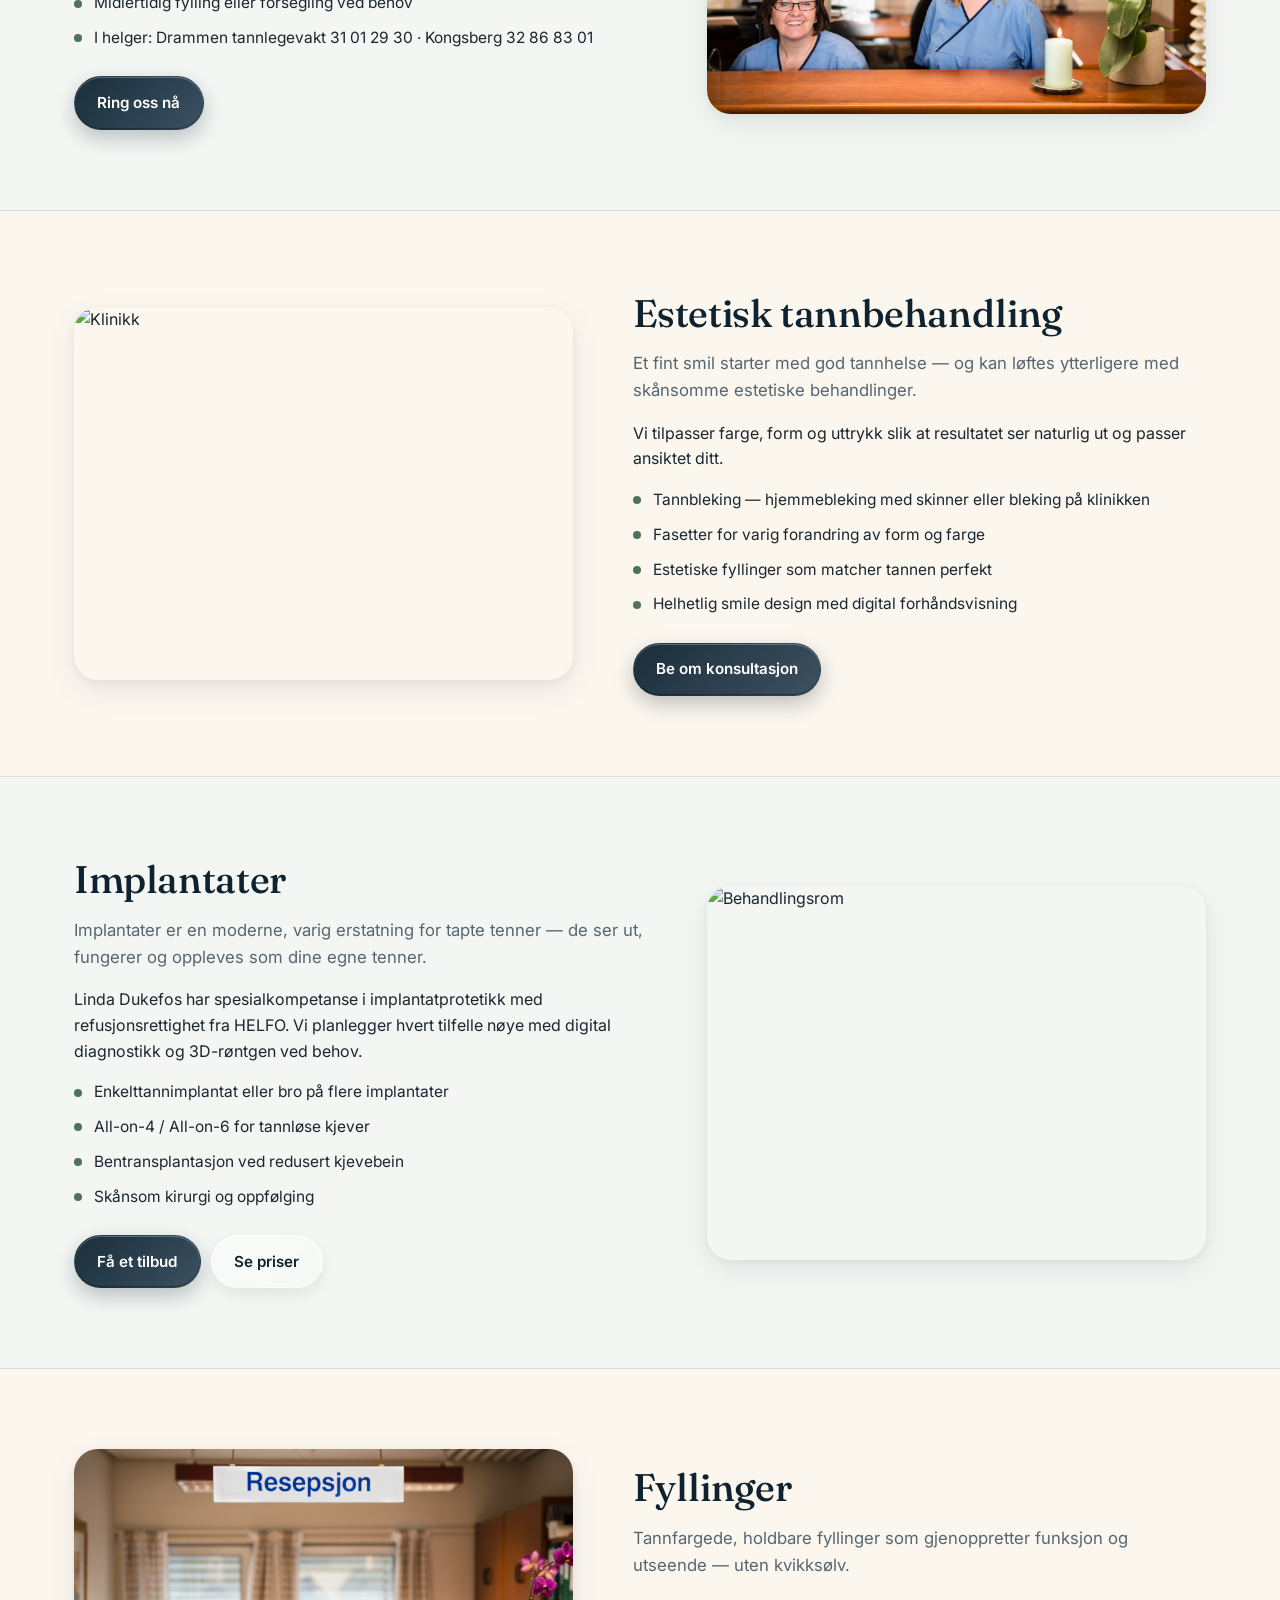
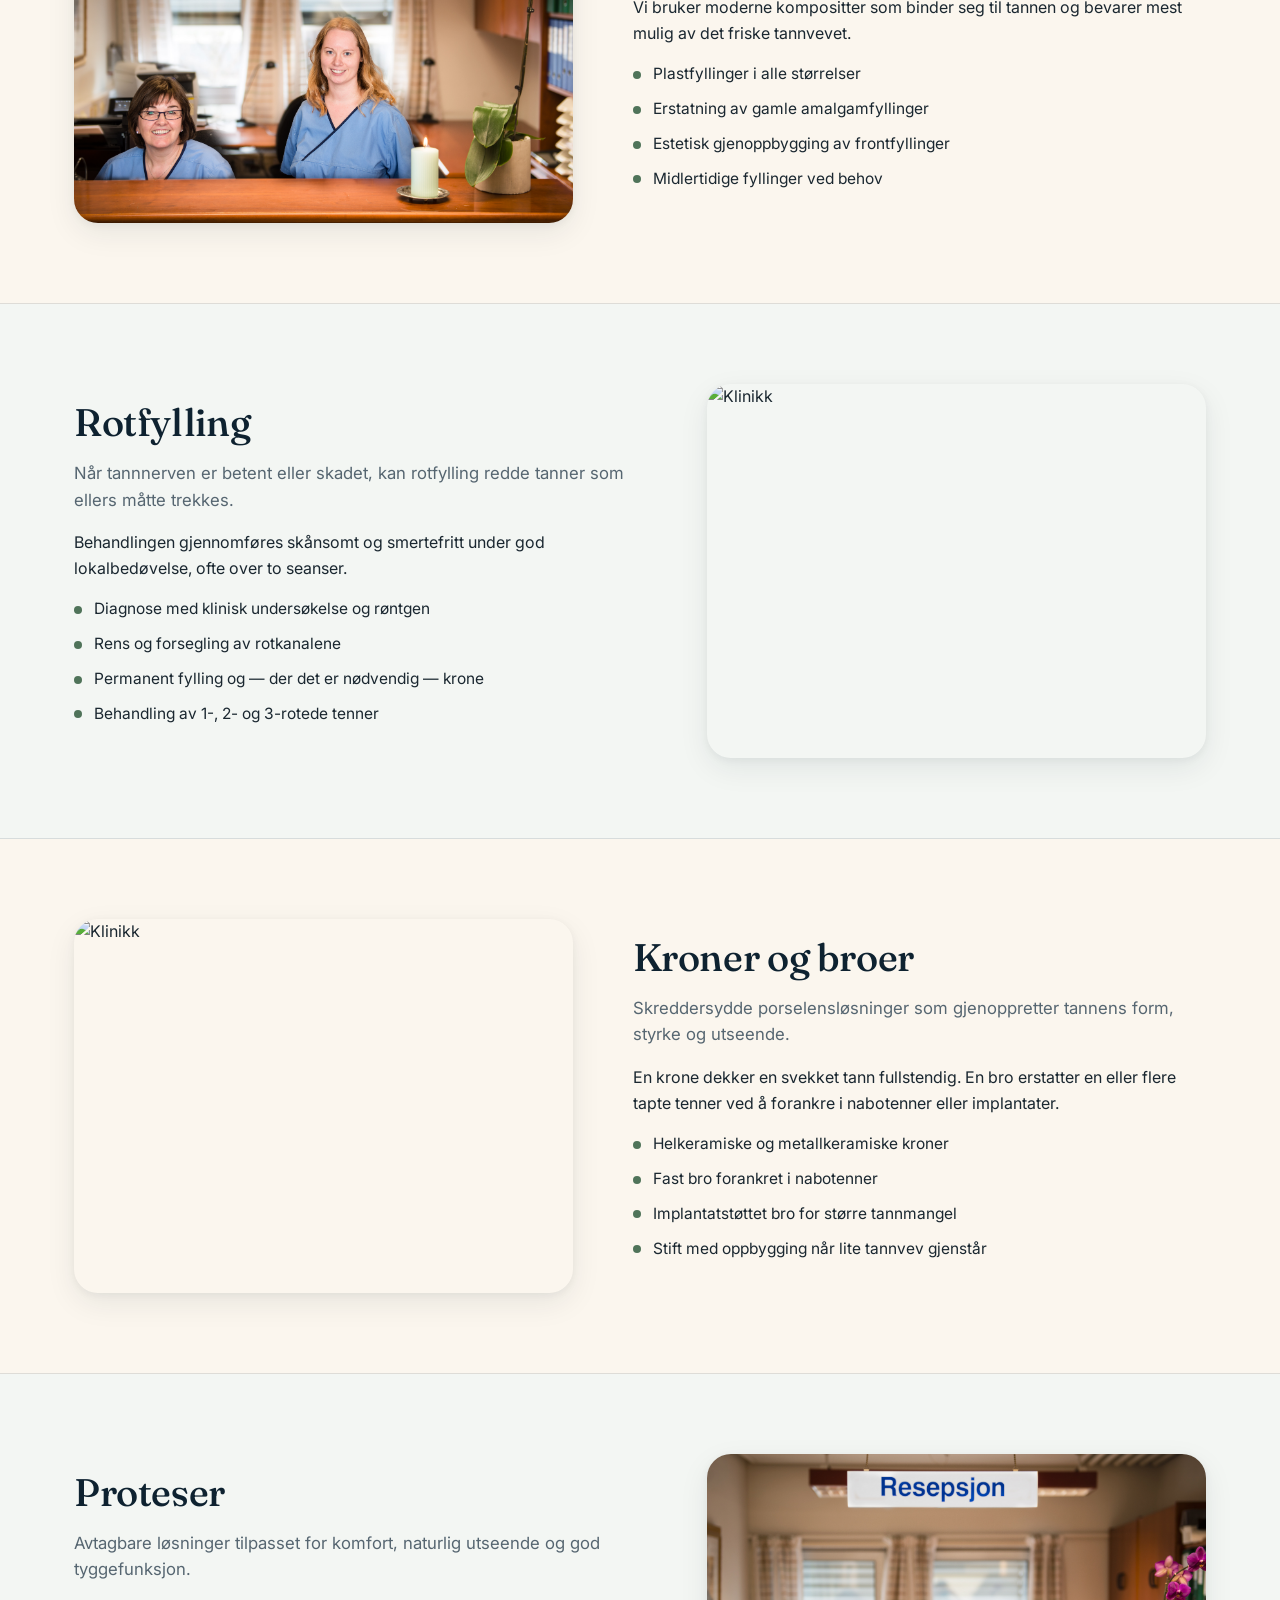
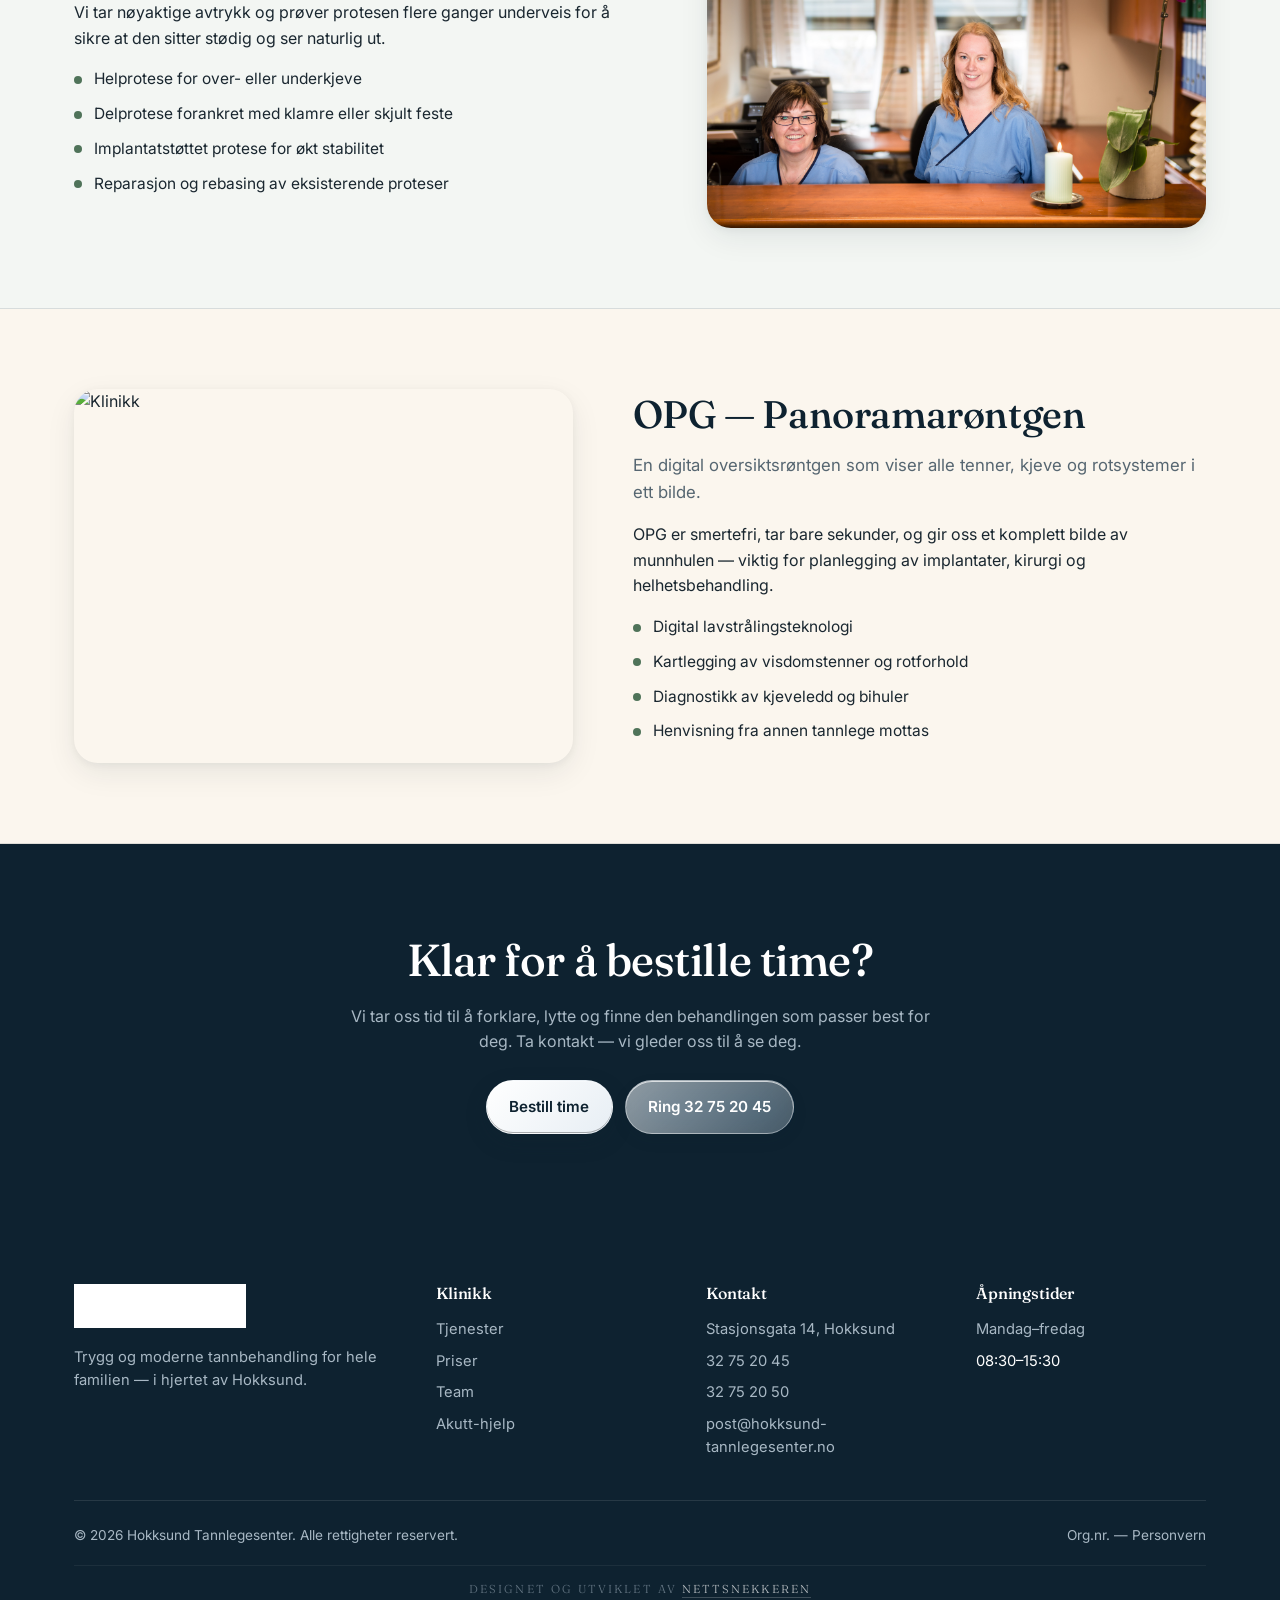
==== commit eefcb70b: "style: fjern alle emojier fra tjeneste-kort, kontaktinfo og hero-badge" ====
--- a/tjenester.html
+++ b/tjenester.html
@@ -289,7 +289,6 @@
       <div class="wrap svc-grid">
         <div class="svc-img"><img src="bilder/_TAB3661-Edit.jpg" alt="Behandlingsrom" loading="lazy" /></div>
         <div class="svc-text">
-          <div class="ico">🦷</div>
           <h2>Årlig sjekk og forebygging</h2>
           <p class="lead">En grundig årlig undersøkelse er den enkleste måten å holde tennene friske på resten av livet.
             Vi finner små problemer før de utvikler seg til store.</p>
@@ -313,7 +312,6 @@
       <div class="wrap svc-grid">
         <div class="svc-img"><img src="bilder/_TAB3708-Edit.jpg" alt="Venteområde" loading="lazy" /></div>
         <div class="svc-text">
-          <div class="ico">🚑</div>
           <h2>Akutte tjenester</h2>
           <p class="lead">Plutselige tannsmerter, knekt tann eller hevelse? Ring oss tidlig på dagen — vi gjør alt vi
             kan for å sette av tid samme dag.</p>
@@ -338,7 +336,6 @@
         <div class="svc-img"><img src="bilder/banner_da9343d978b34caf89ab7053d67ffefe.jpg" alt="Klinikk"
             loading="lazy" /></div>
         <div class="svc-text">
-          <div class="ico">✨</div>
           <h2>Estetisk tannbehandling</h2>
           <p class="lead">Et fint smil starter med god tannhelse — og kan løftes ytterligere med skånsomme estetiske
             behandlinger.</p>
@@ -361,7 +358,6 @@
       <div class="wrap svc-grid">
         <div class="svc-img"><img src="bilder/_TAB3661-Edit.jpg" alt="Behandlingsrom" loading="lazy" /></div>
         <div class="svc-text">
-          <div class="ico">⚙️</div>
           <h2>Implantater</h2>
           <p class="lead">Implantater er en moderne, varig erstatning for tapte tenner — de ser ut, fungerer og oppleves
             som dine egne tenner.</p>
@@ -386,7 +382,6 @@
       <div class="wrap svc-grid">
         <div class="svc-img"><img src="bilder/_TAB3708-Edit.jpg" alt="Behandlingsrom" loading="lazy" /></div>
         <div class="svc-text">
-          <div class="ico">🩹</div>
           <h2>Fyllinger</h2>
           <p class="lead">Tannfargede, holdbare fyllinger som gjenoppretter funksjon og utseende — uten kvikksølv.</p>
           <p>Vi bruker moderne kompositter som binder seg til tannen og bevarer mest mulig av det friske tannvevet.</p>
@@ -406,7 +401,6 @@
         <div class="svc-img"><img src="bilder/banner_9b8ca8a51ea842fab5888bdf09978437.jpg" alt="Klinikk"
             loading="lazy" /></div>
         <div class="svc-text">
-          <div class="ico">🪥</div>
           <h2>Rotfylling</h2>
           <p class="lead">Når tannnerven er betent eller skadet, kan rotfylling redde tanner som ellers måtte trekkes.
           </p>
@@ -426,7 +420,6 @@
       <div class="wrap svc-grid">
         <div class="svc-img"><img src="bilder/_TAB3661-Edit.jpg" alt="Klinikk" loading="lazy" /></div>
         <div class="svc-text">
-          <div class="ico">👑</div>
           <h2>Kroner og broer</h2>
           <p class="lead">Skreddersydde porselensløsninger som gjenoppretter tannens form, styrke og utseende.</p>
           <p>En krone dekker en svekket tann fullstendig. En bro erstatter en eller flere tapte tenner ved å forankre i
@@ -446,7 +439,6 @@
       <div class="wrap svc-grid">
         <div class="svc-img"><img src="bilder/_TAB3708-Edit.jpg" alt="Klinikk" loading="lazy" /></div>
         <div class="svc-text">
-          <div class="ico">🦴</div>
           <h2>Proteser</h2>
           <p class="lead">Avtagbare løsninger tilpasset for komfort, naturlig utseende og god tyggefunksjon.</p>
           <p>Vi tar nøyaktige avtrykk og prøver protesen flere ganger underveis for å sikre at den sitter stødig og ser
@@ -467,7 +459,6 @@
         <div class="svc-img"><img src="bilder/banner_da9343d978b34caf89ab7053d67ffefe.jpg" alt="Klinikk"
             loading="lazy" /></div>
         <div class="svc-text">
-          <div class="ico">📷</div>
           <h2>OPG — Panoramarøntgen</h2>
           <p class="lead">En digital oversiktsrøntgen som viser alle tenner, kjeve og rotsystemer i ett bilde.</p>
           <p>OPG er smertefri, tar bare sekunder, og gir oss et komplett bilde av munnhulen — viktig for planlegging av
--- a/styles.css
+++ b/styles.css
@@ -220,7 +220,7 @@
   /* HERO — full bleed waiting room image */
   .hero{
     position:relative;overflow:hidden;min-height:88vh;
-    background:url('bilder/_TAB3708-Edit.jpg') center/cover no-repeat;
+    background:url('bilder/nordlys.jpg') center/cover no-repeat;
     isolation:isolate;
   }
   .hero::before{
@@ -237,11 +237,11 @@
     justify-content:center;
   }
   .hero-copy{max-width:680px;color:#fff}
-  .hero-copy h1{color:#fff;text-shadow:0 2px 24px rgba(14,34,48,.35)}
-  .hero-copy h1 .accent{color:#cfe6d4;font-style:italic;font-weight:400}
-  .hero-copy p.lead{color:rgba(255,255,255,.92);text-shadow:0 1px 8px rgba(14,34,48,.4)}
-  .hero-meta b{color:#fff!important}
-  .hero-meta span{color:rgba(255,255,255,.78)!important}
+  .hero-copy h1{color:#fff;text-shadow:0 2px 24px rgba(0,0,0,.45)}
+  .hero-copy h1 .accent{color:#fff;font-style:italic;font-weight:400}
+  .hero-copy p.lead{color:#fff!important;text-shadow:0 1px 10px rgba(0,0,0,.5)}
+  .hero-meta b{color:#fff!important;text-shadow:0 1px 10px rgba(0,0,0,.5)}
+  .hero-meta span{color:#fff!important;text-shadow:0 1px 10px rgba(0,0,0,.5)}
   .hero .btn-ghost{
     background:linear-gradient(135deg,rgba(255,255,255,.22),rgba(255,255,255,.10));
     color:#fff;border-color:rgba(255,255,255,.45);
@@ -250,7 +250,7 @@
   }
   .hero .btn-ghost:hover{background:linear-gradient(135deg,rgba(255,255,255,.32),rgba(255,255,255,.16));color:#fff}
   .hero .blobs{display:none}
-  .hero h1 .accent{color:var(--sage-600);font-style:italic;font-weight:400}
+  .hero h1 .accent{color:#fff;font-style:italic;font-weight:400}
   .hero p.lead{font-size:1.15rem;color:var(--muted);max-width:46ch;margin-bottom:1.8rem}
   .hero-cta{display:flex;flex-wrap:wrap;gap:12px}
   .hero-meta{display:flex;gap:28px;margin-top:2.5rem;flex-wrap:wrap}
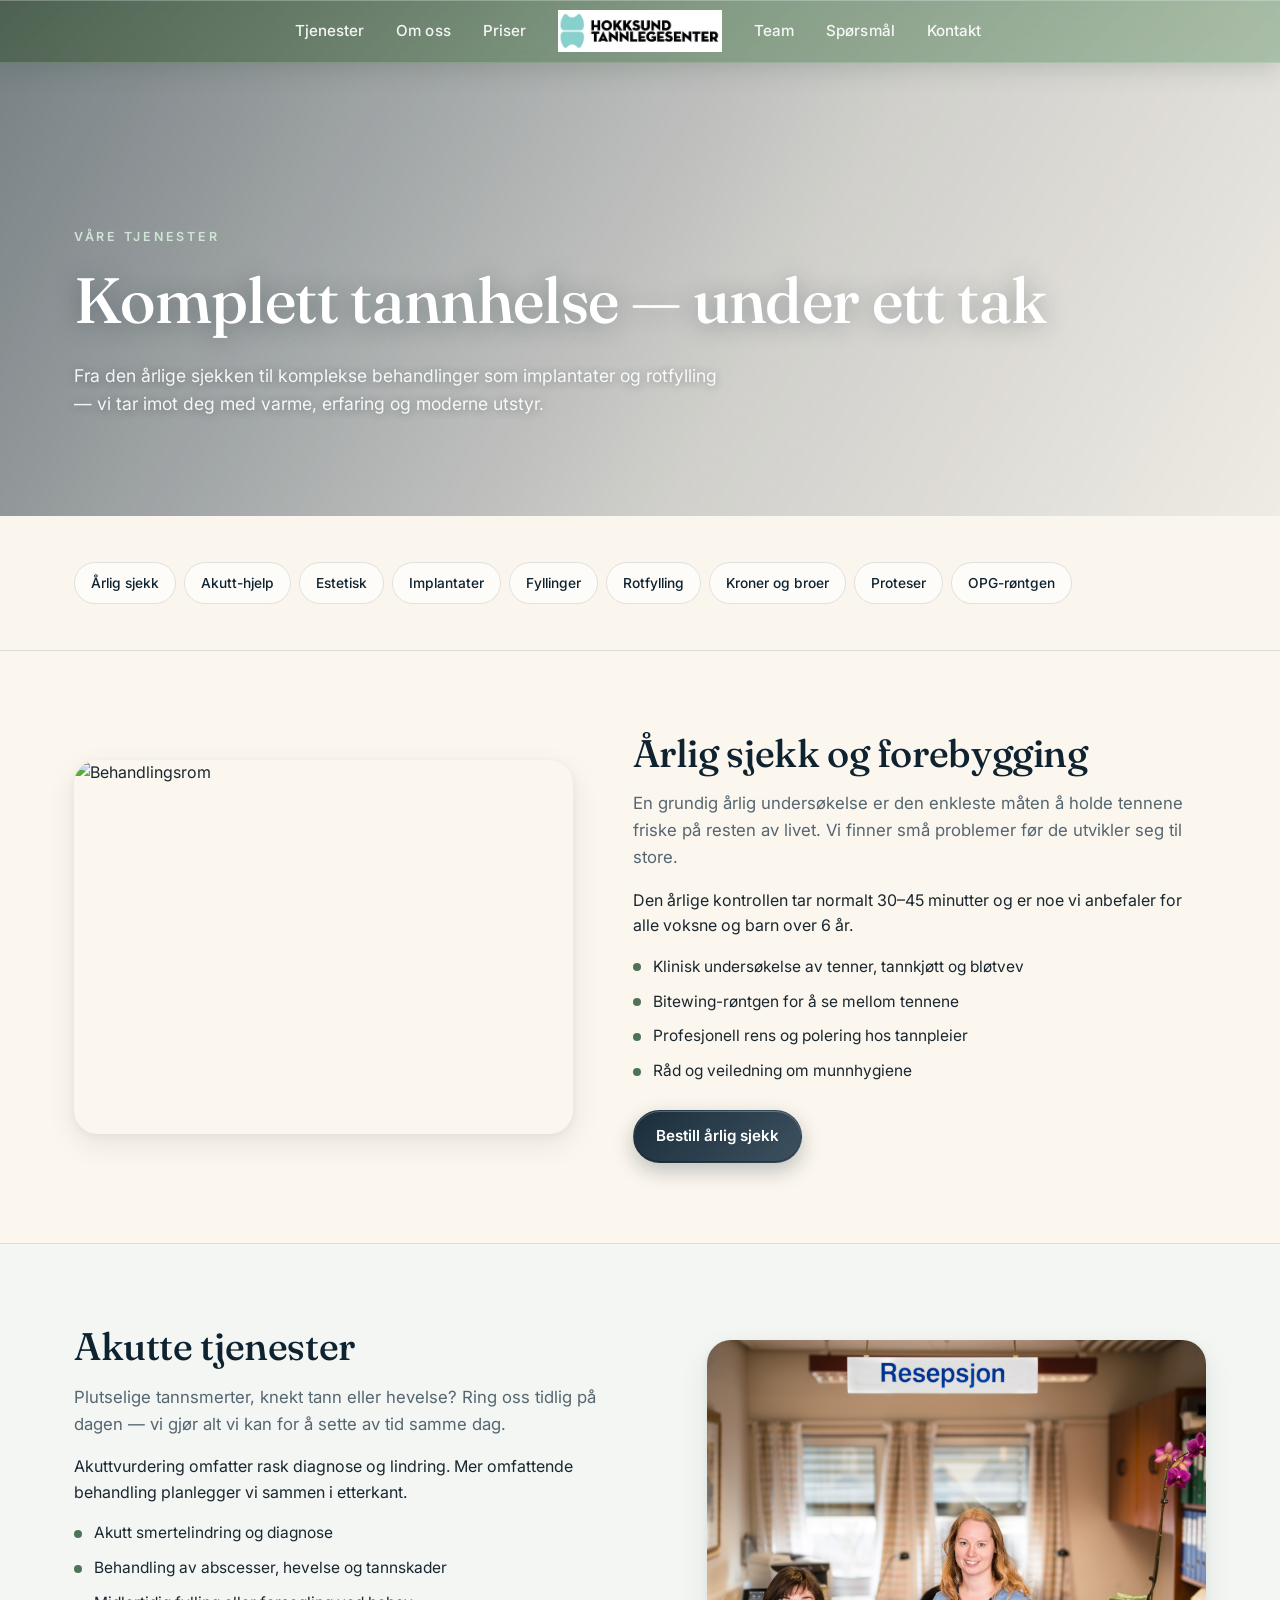
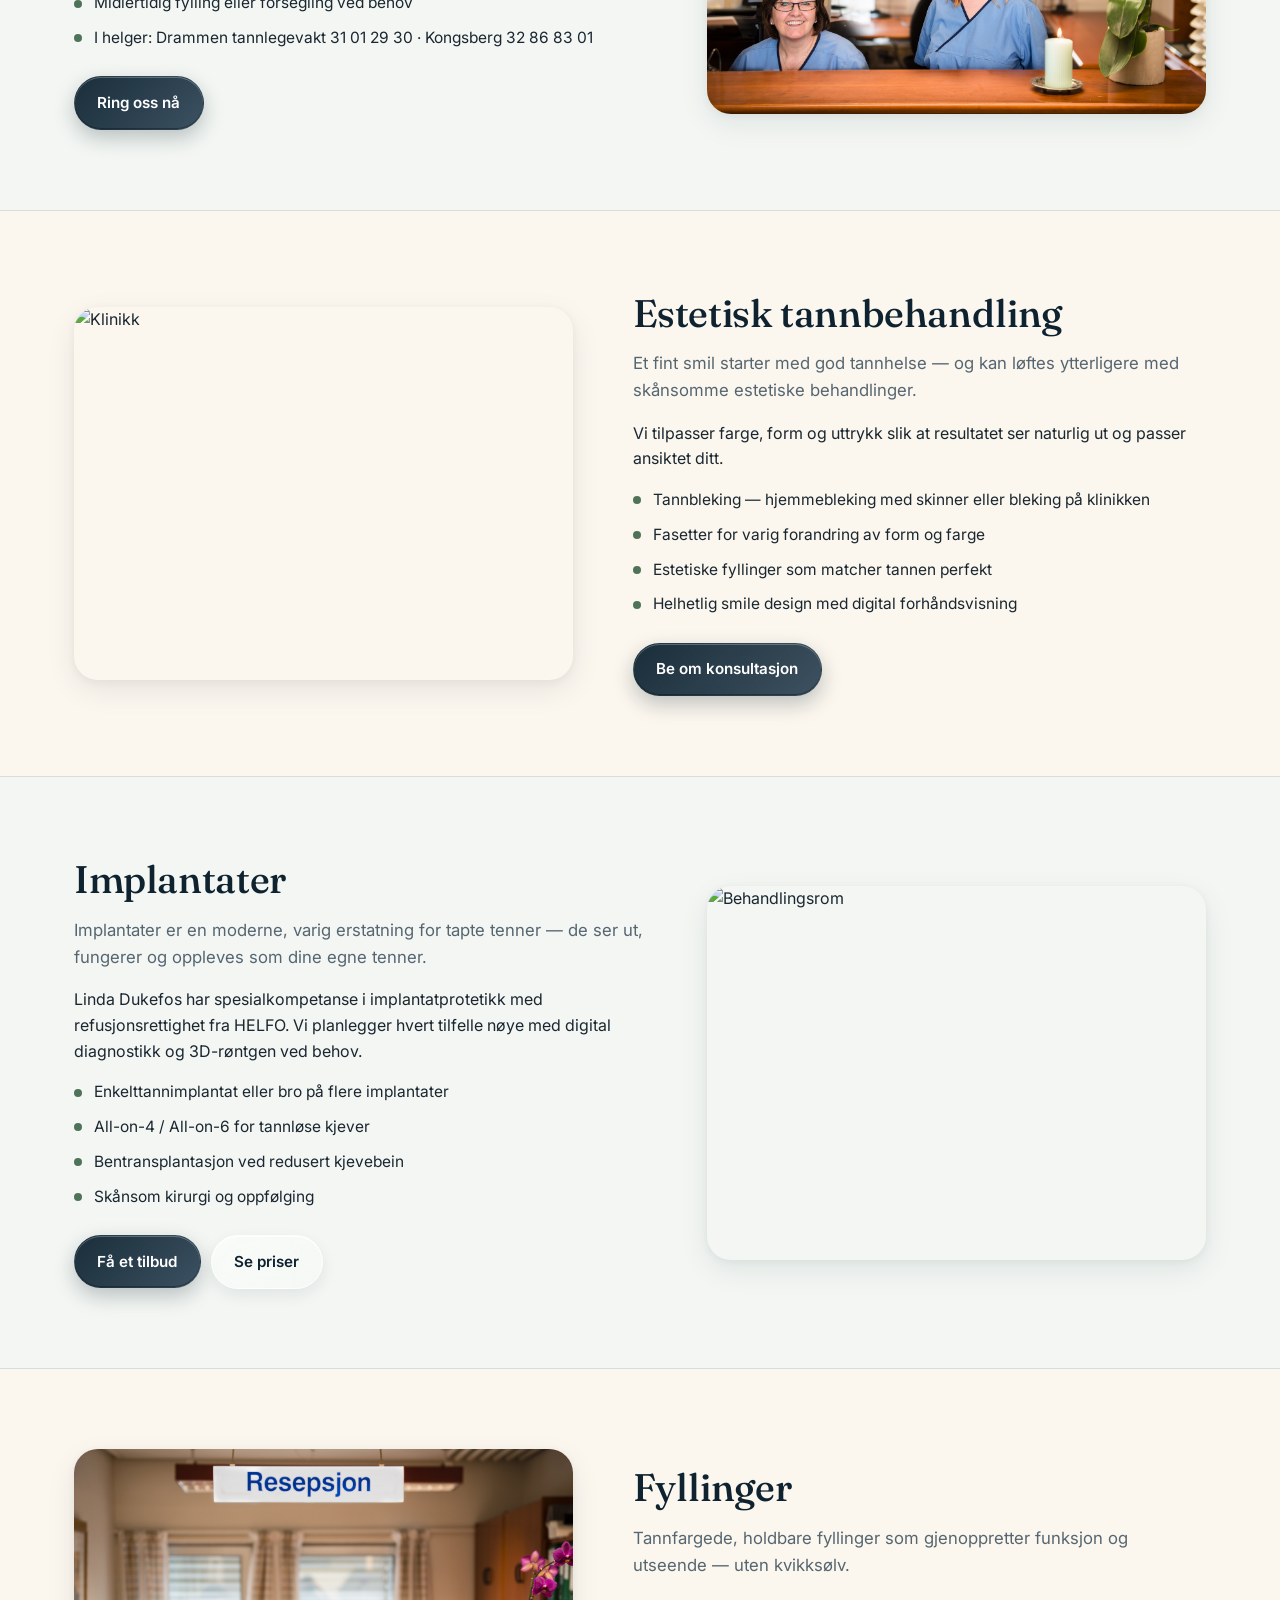
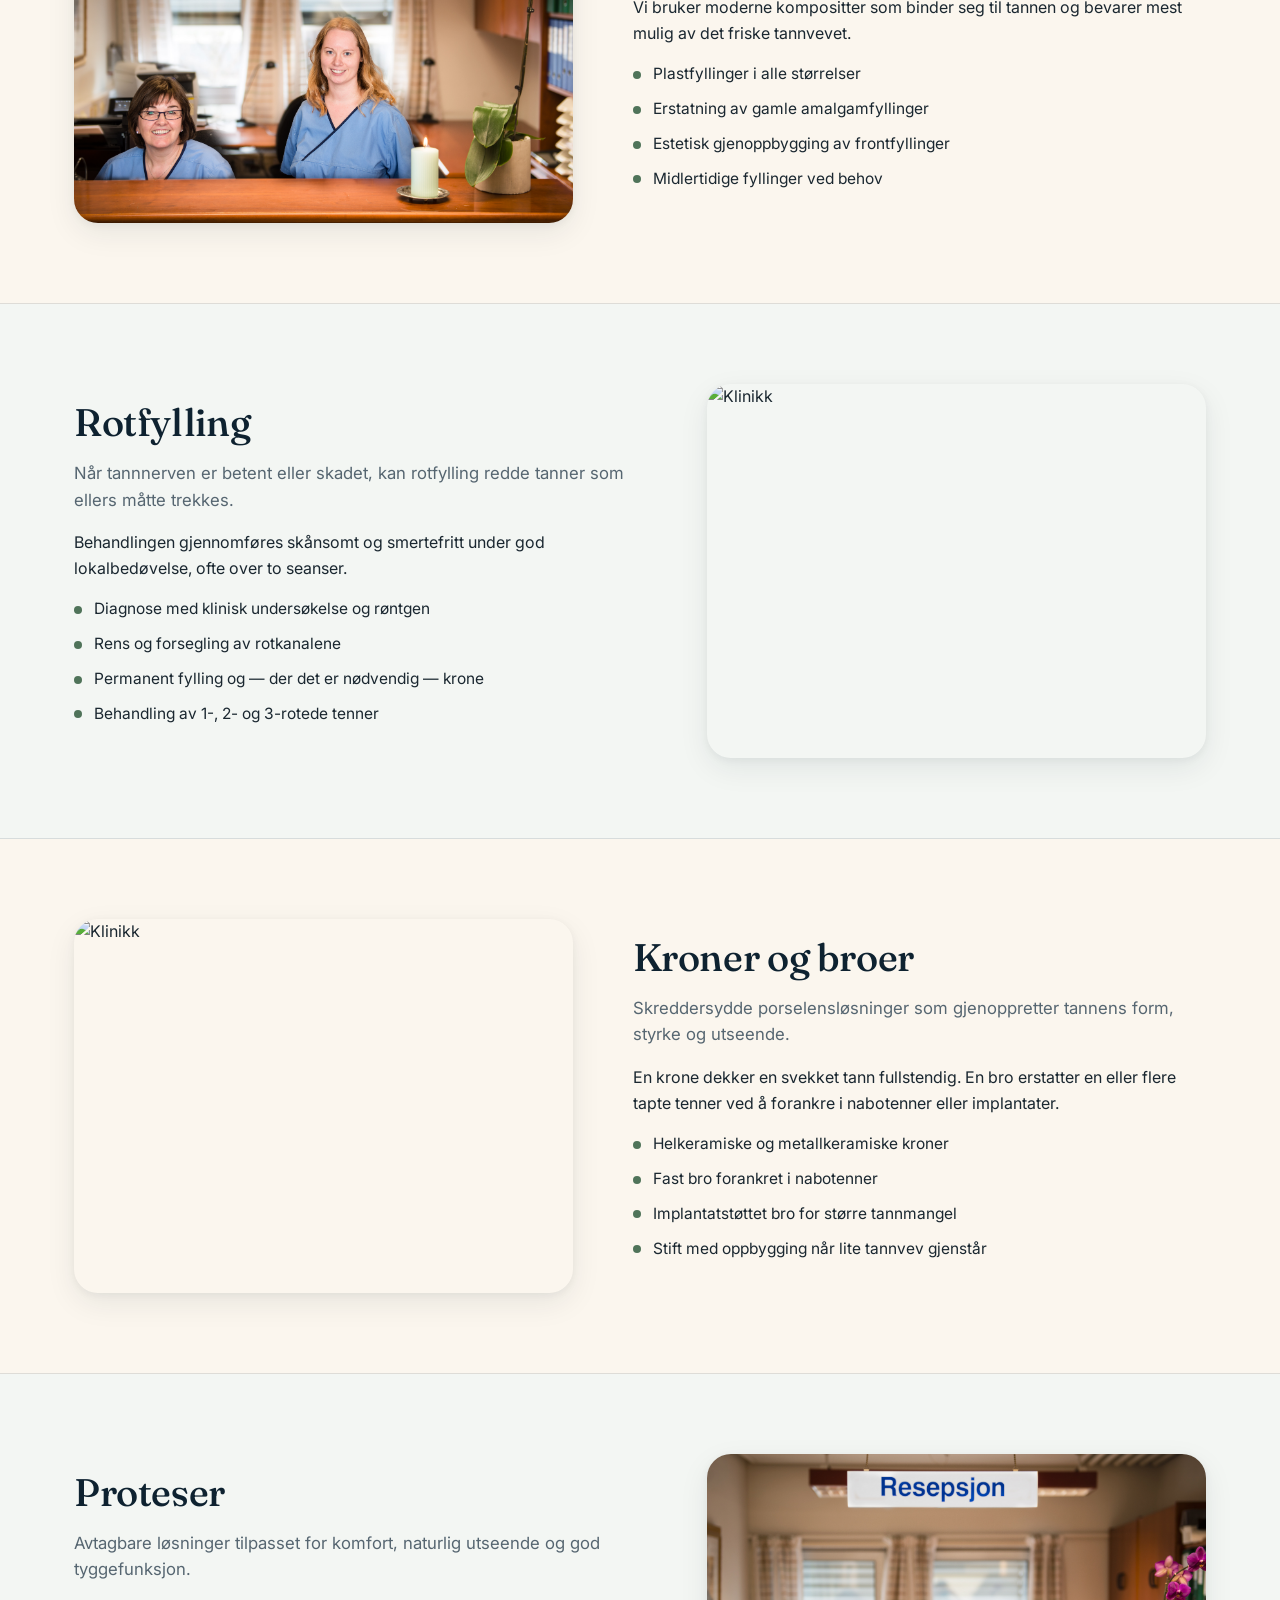
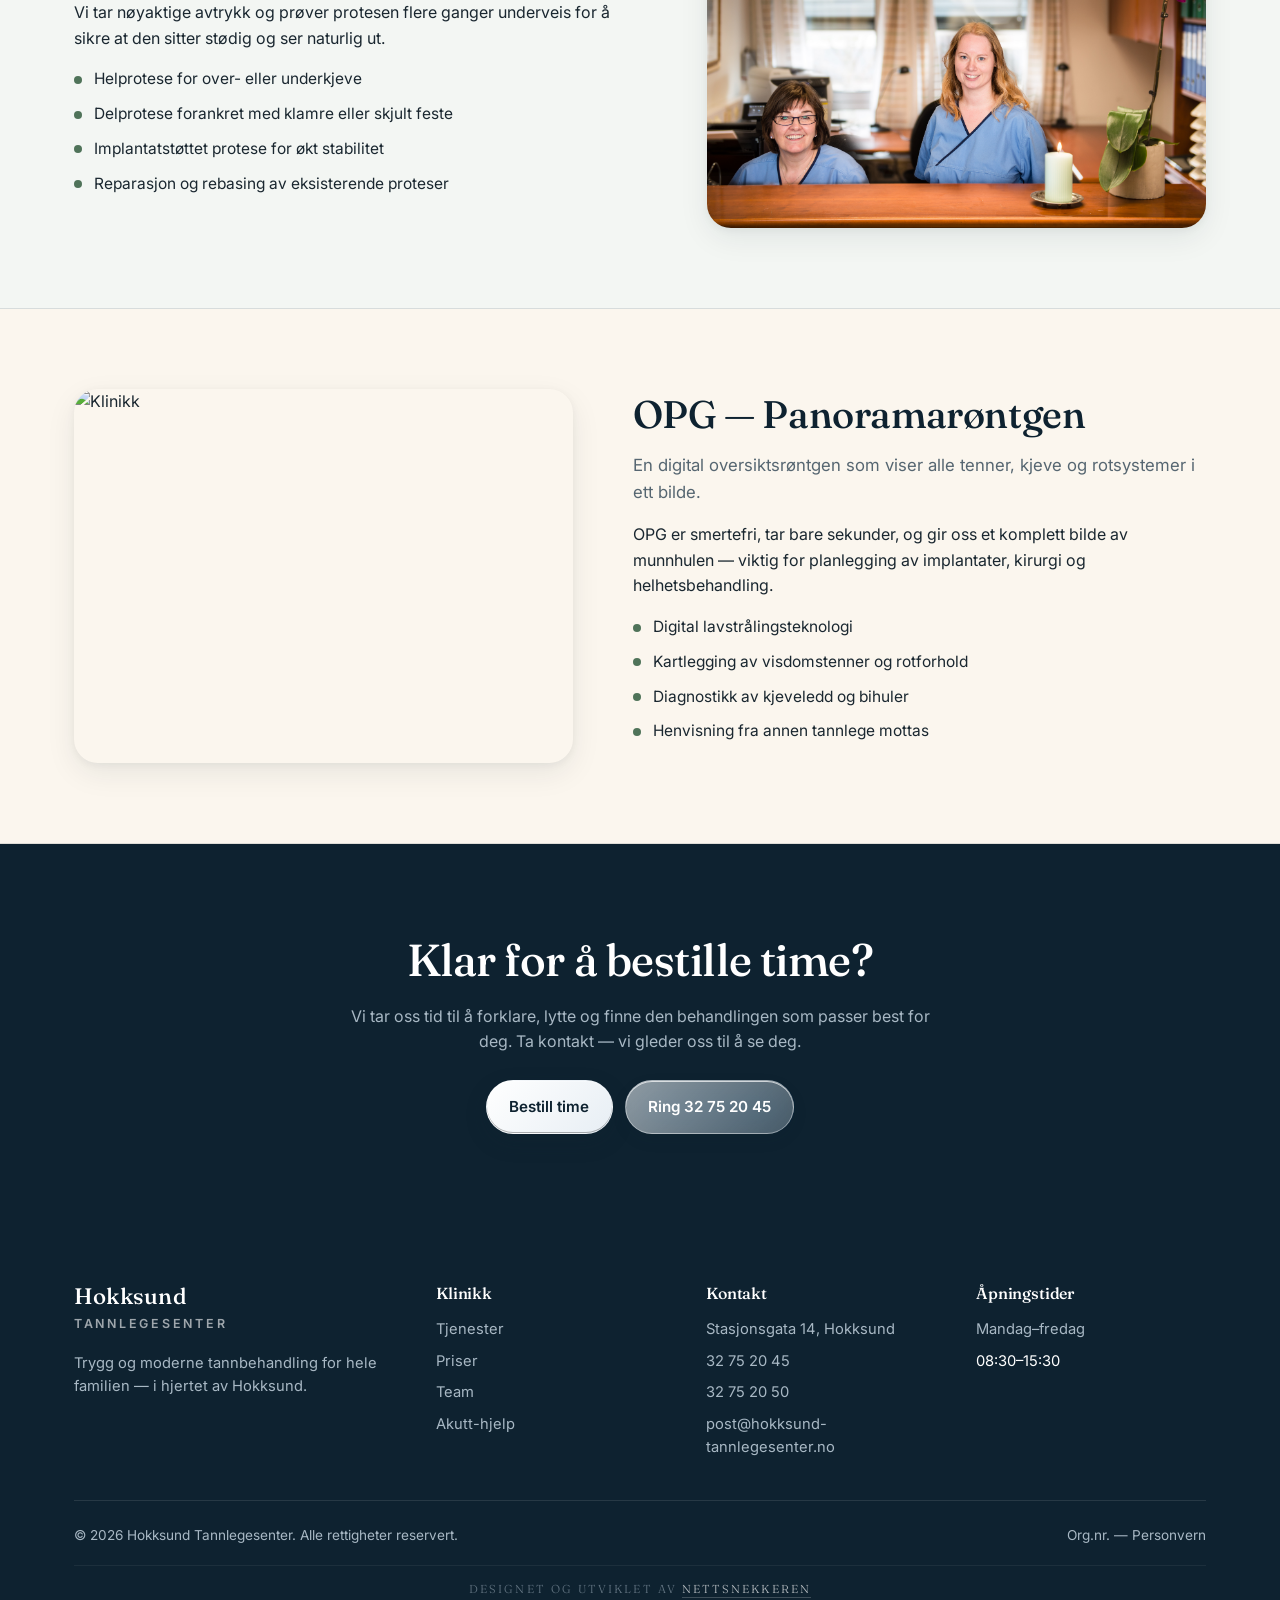
==== commit da2c0eea: "fix(footer): erstatt invertert logo (ble hvit blokk) med ren typografisk wordmark" ====
--- a/tjenester.html
+++ b/tjenester.html
@@ -493,9 +493,9 @@
     <div class="wrap">
       <div class="footer-grid">
         <div>
-          <div class="brand" style="color:#fff">
-            <img src="bilder/Logo-071015_redigert.avif" alt="Hokksund Tannlegesenter"
-              style="height:44px;width:auto;filter:brightness(0) invert(1)" />
+          <div class="brand" style="color:#fff;display:block">
+            <span style="display:block;font-family:'Fraunces',serif;font-size:1.4rem;font-weight:500;letter-spacing:.01em;color:#fff;line-height:1.15">Hokksund</span>
+            <span style="display:block;font-family:'Inter',sans-serif;font-size:.78rem;letter-spacing:.22em;text-transform:uppercase;color:rgba(255,255,255,.6);margin-top:4px">Tannlegesenter</span>
           </div>
           <p style="margin-top:18px;max-width:36ch">Trygg og moderne tannbehandling for hele familien — i hjertet av
             Hokksund.</p>
